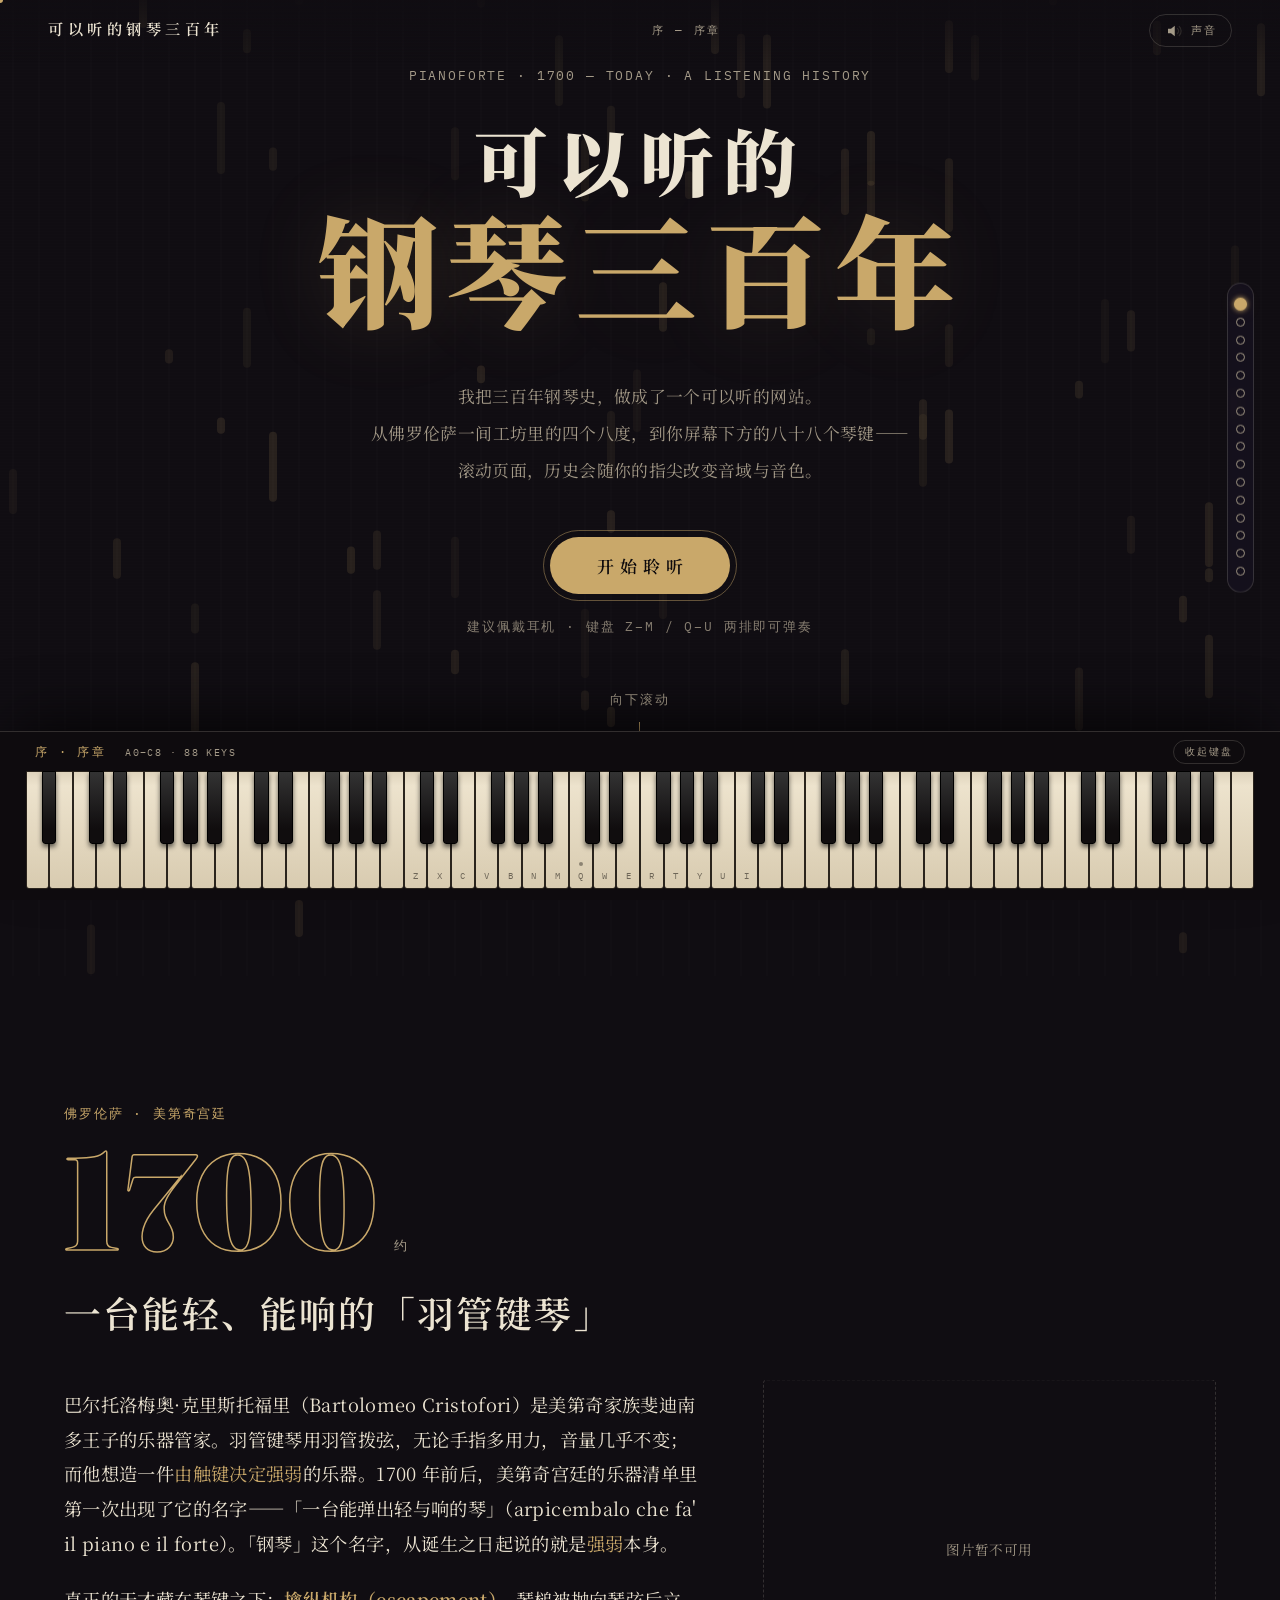
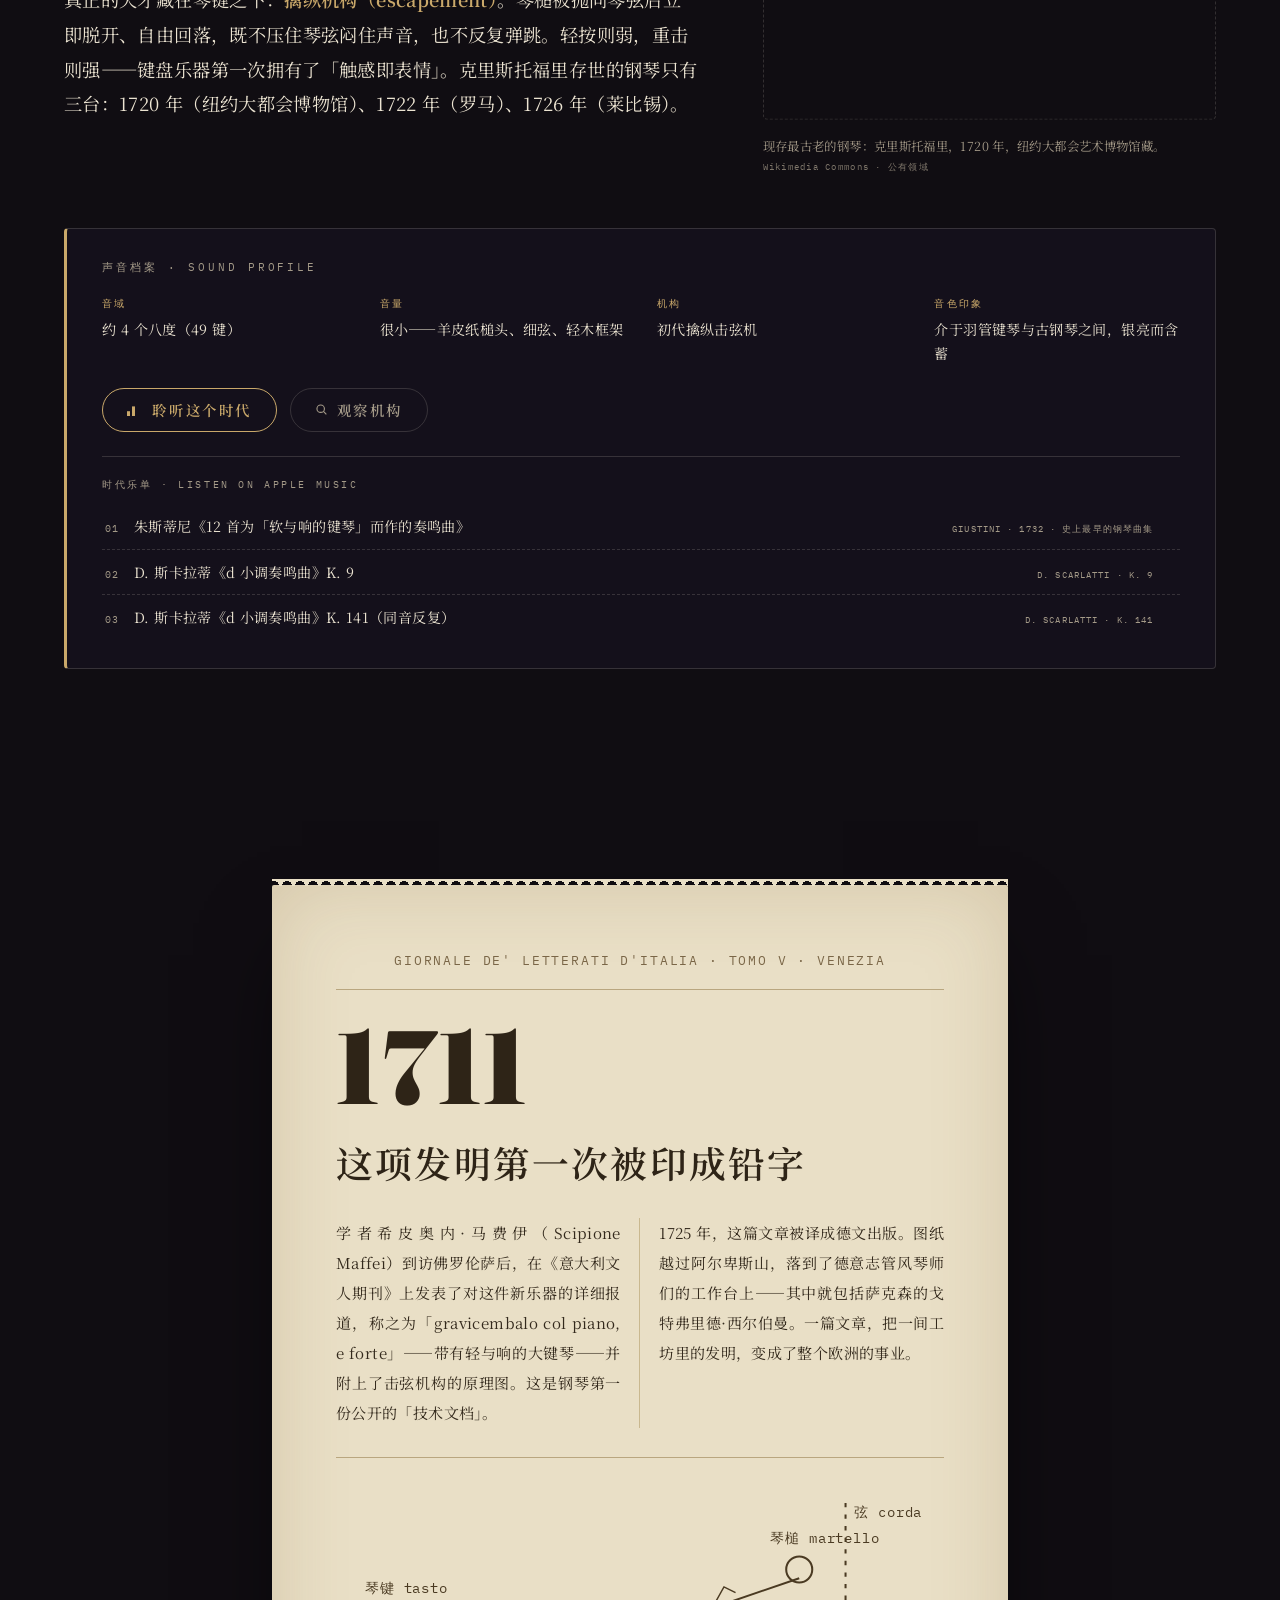
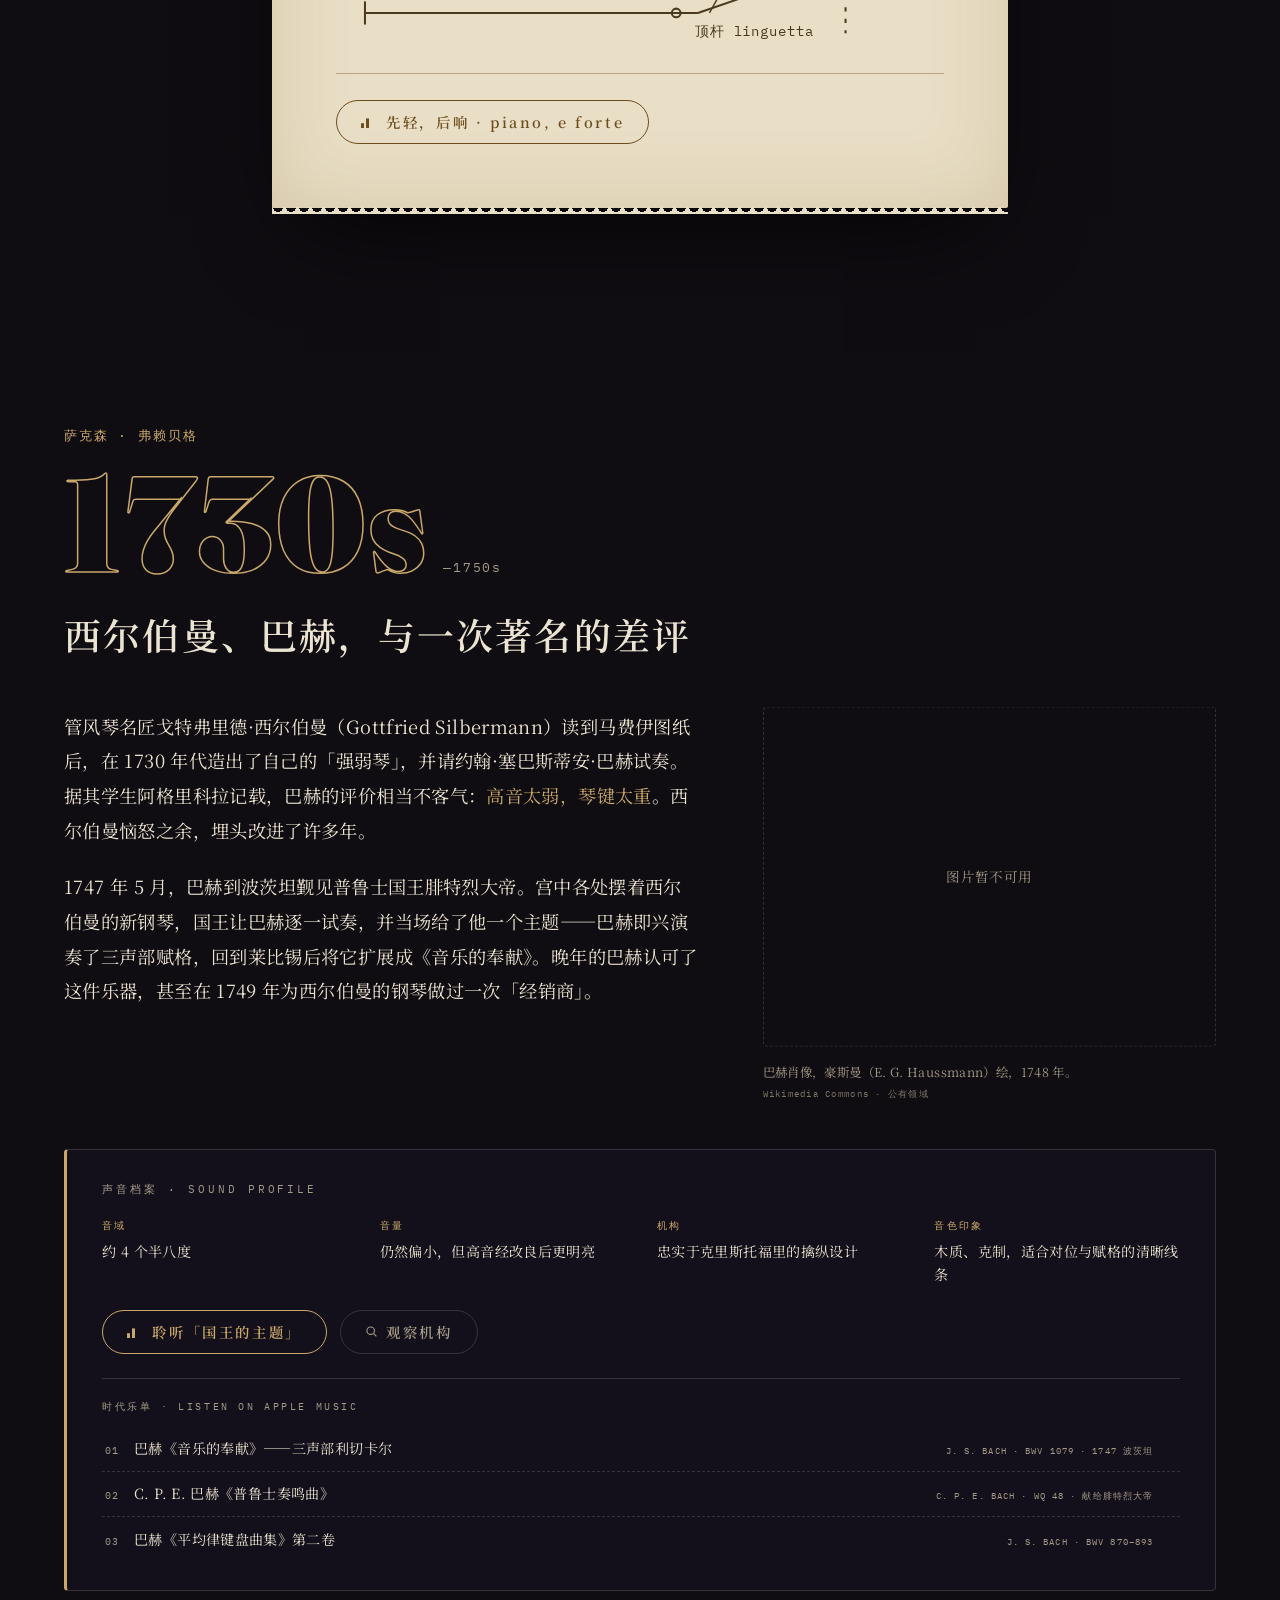
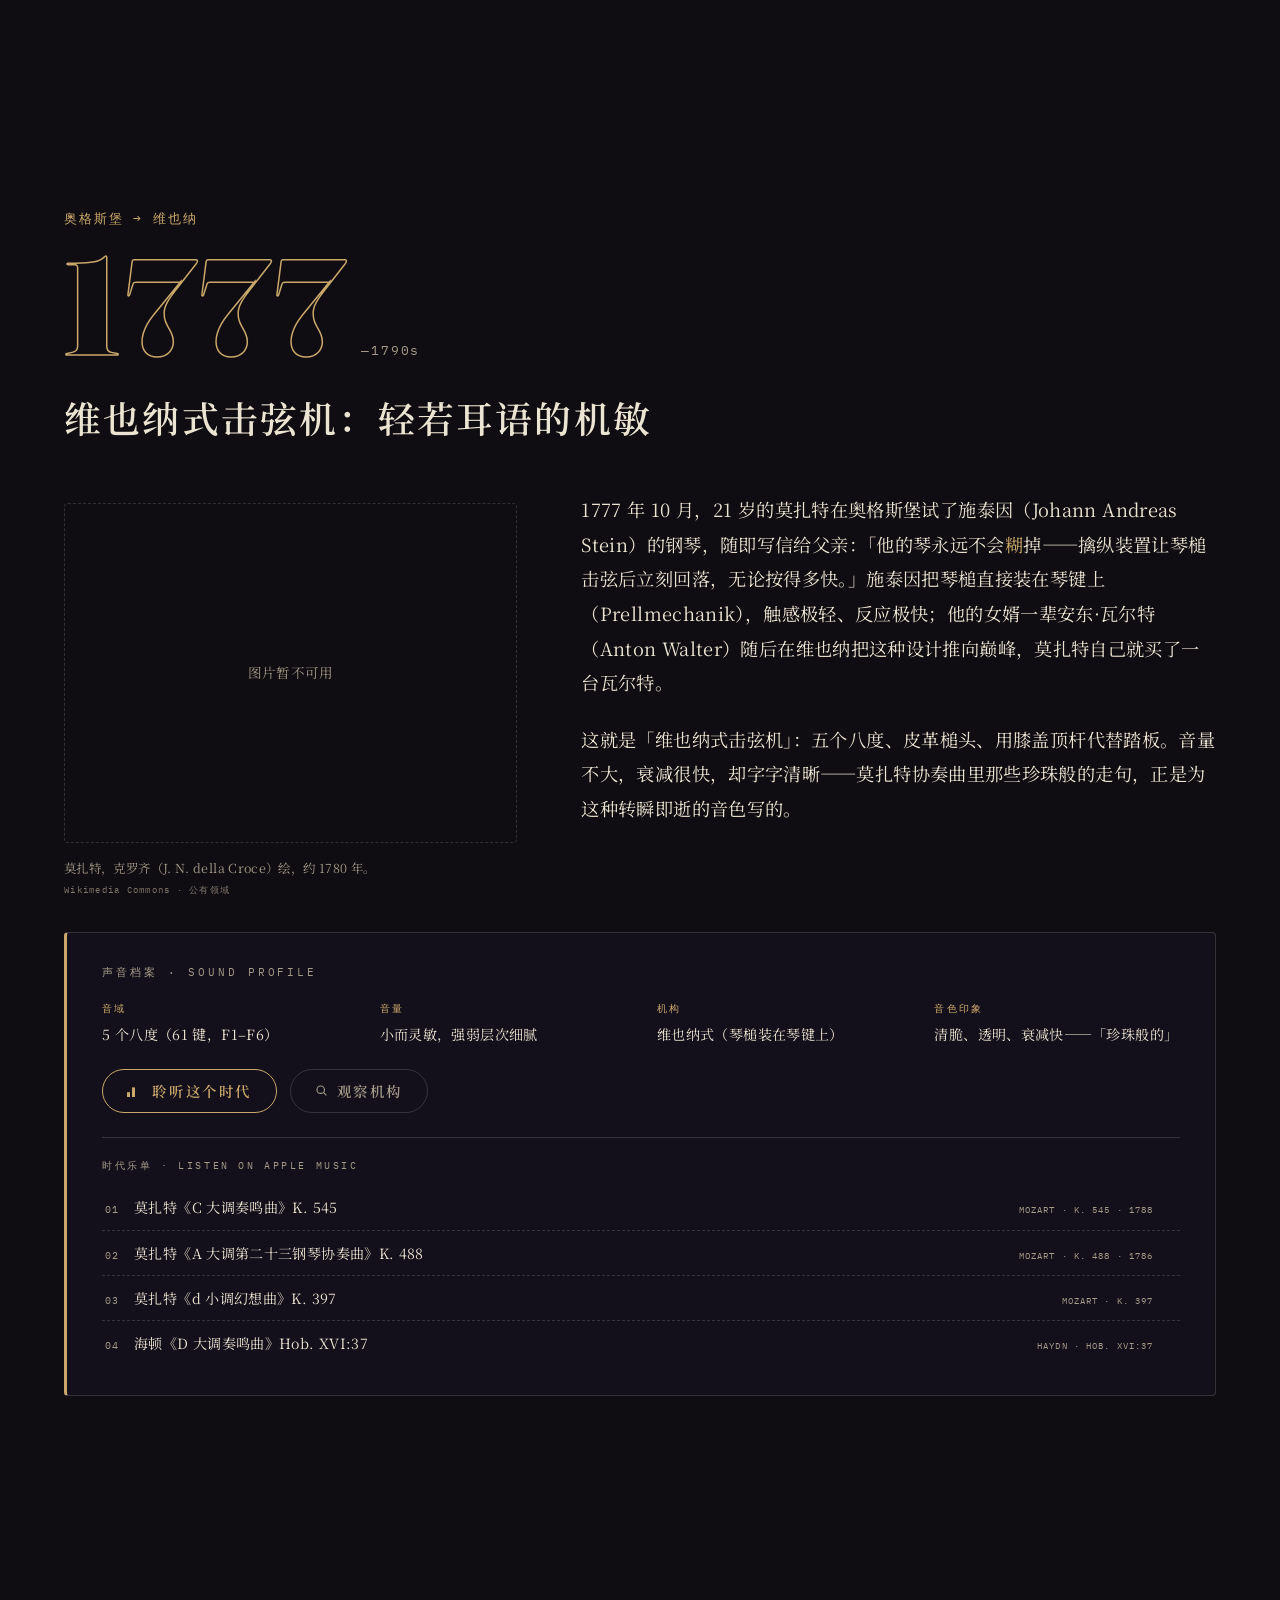
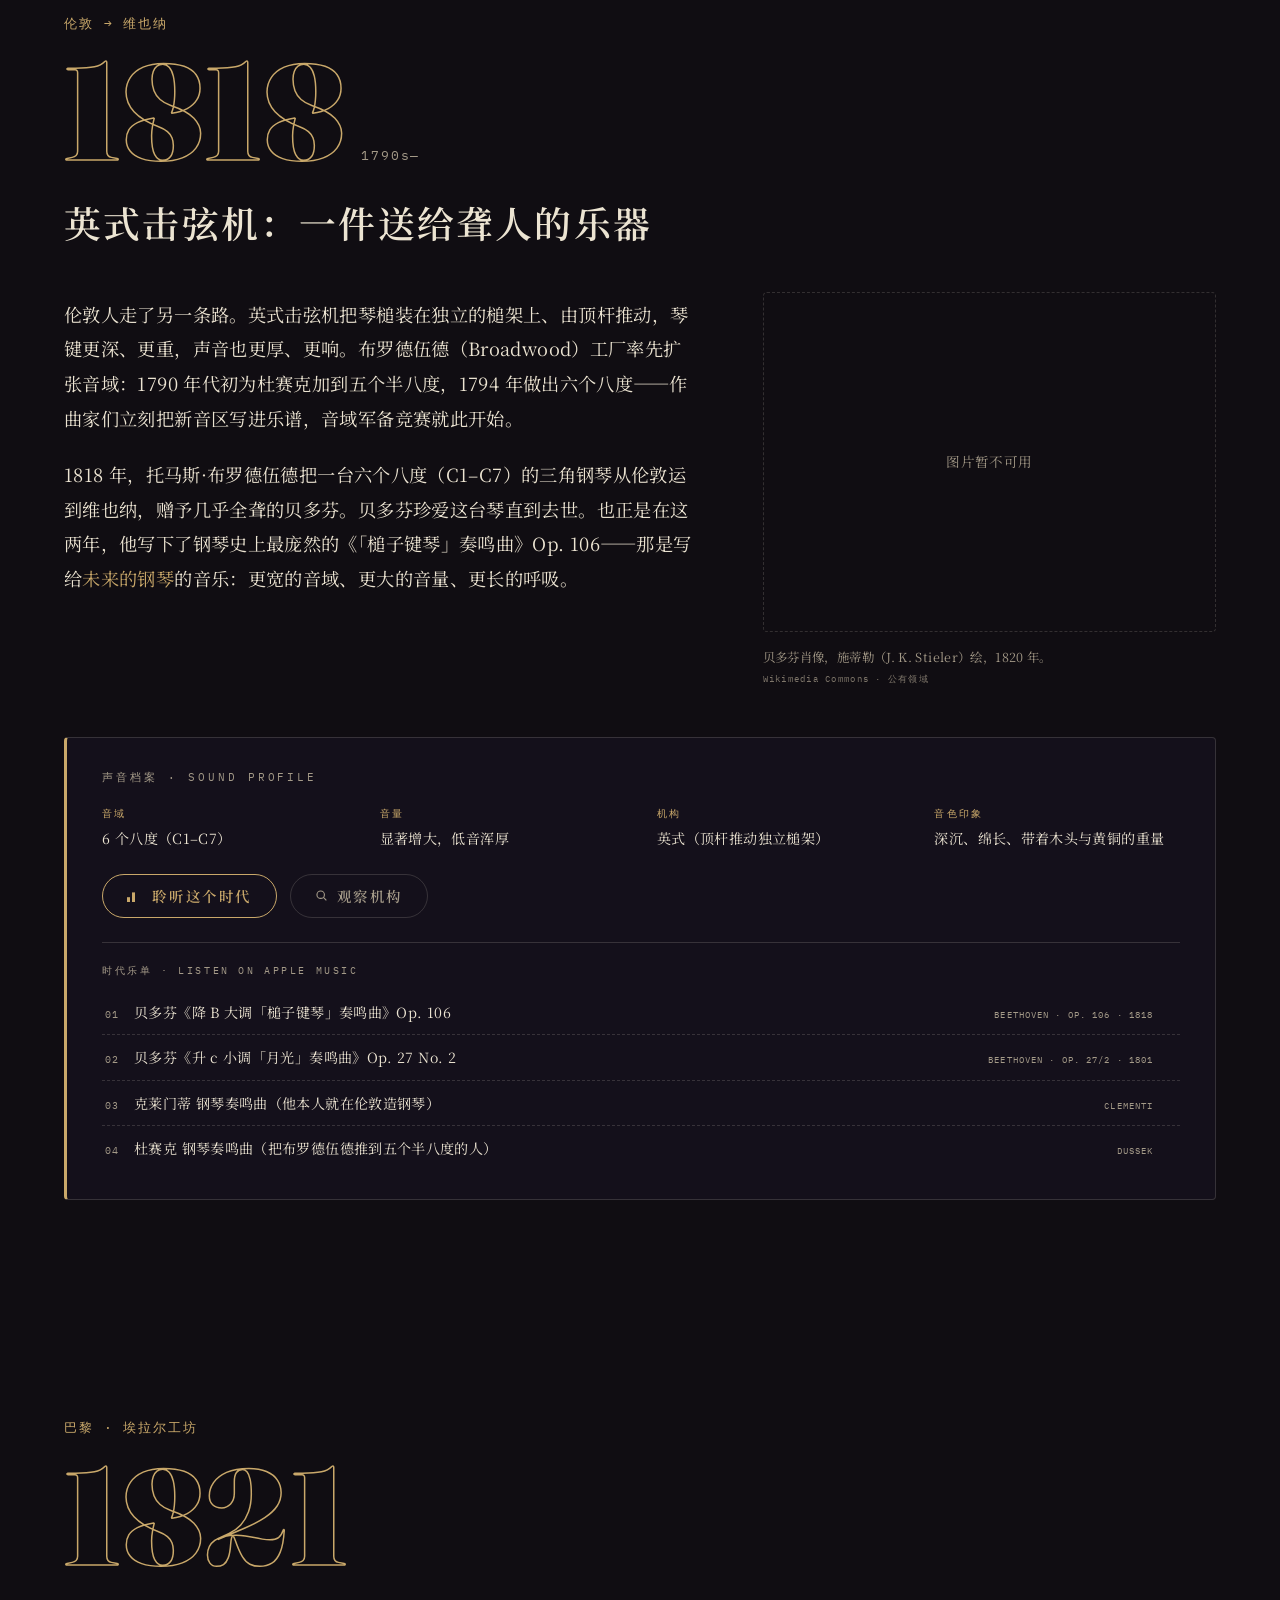
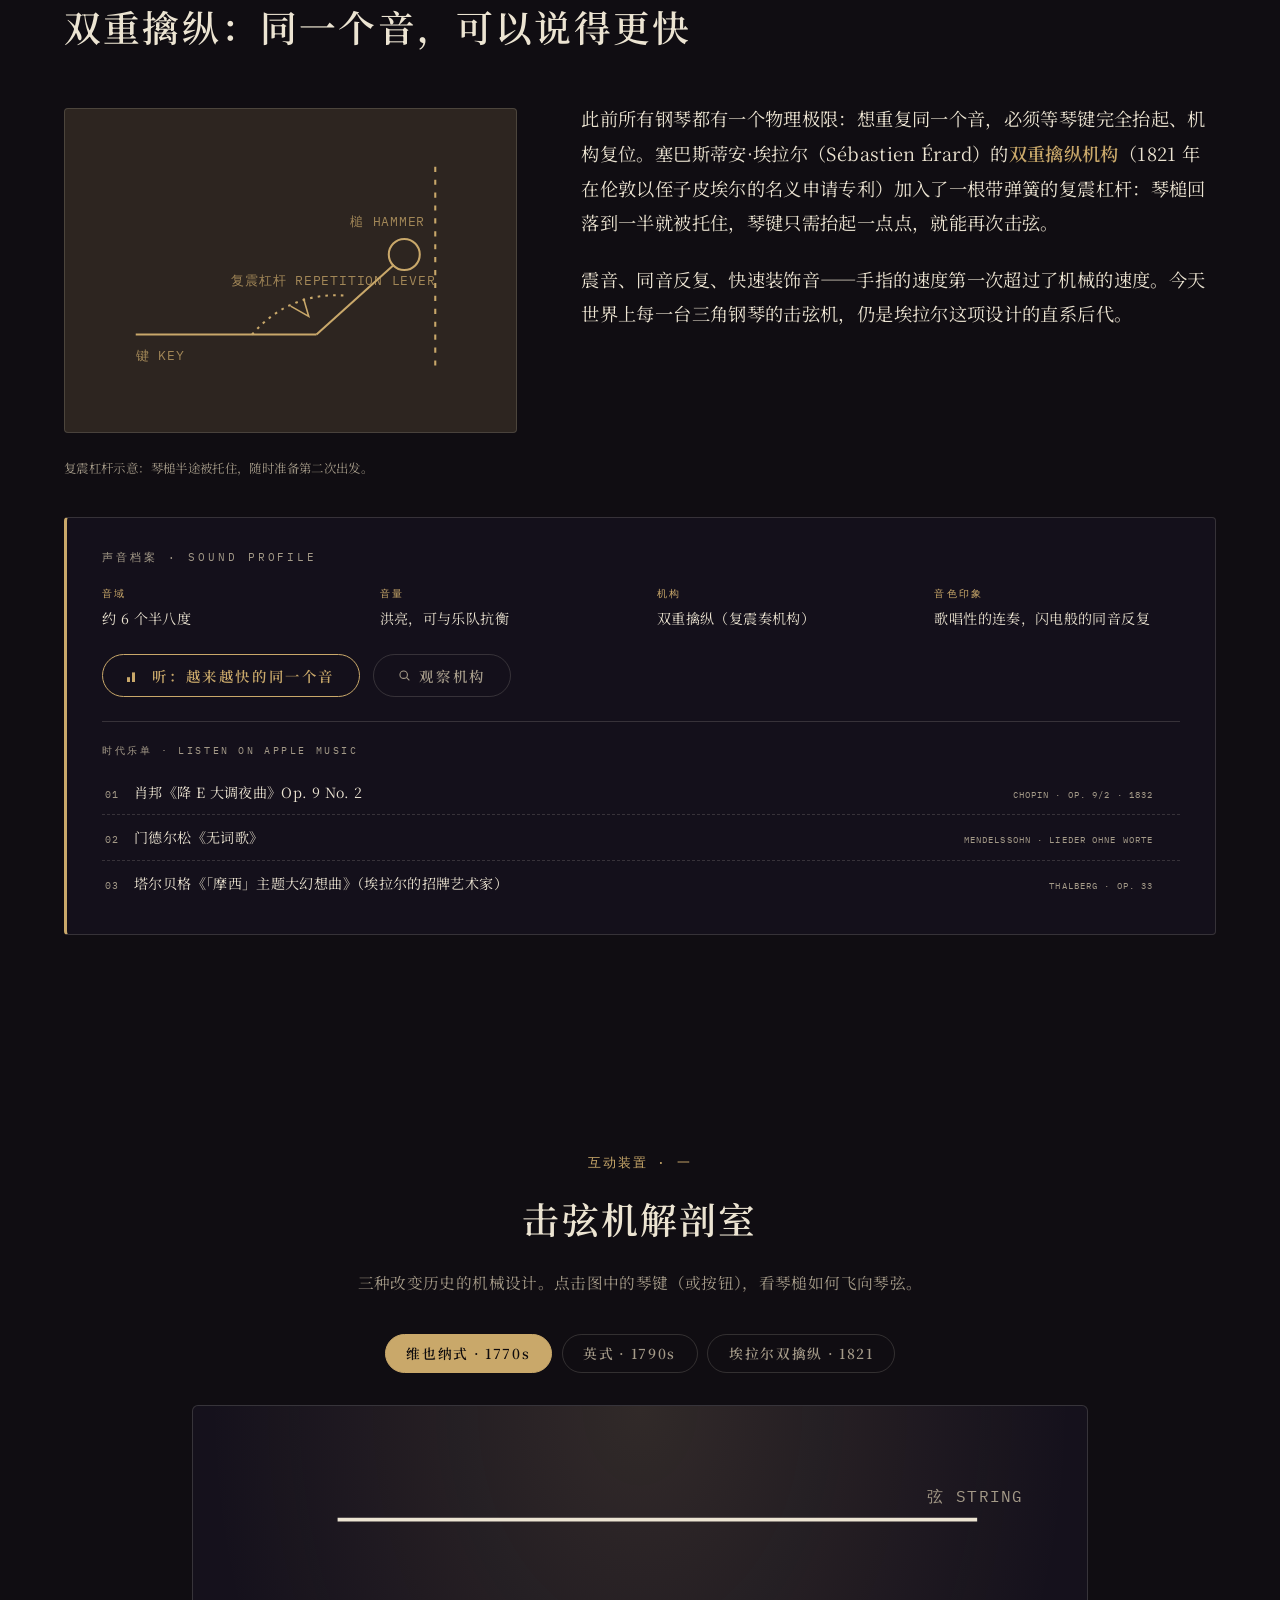
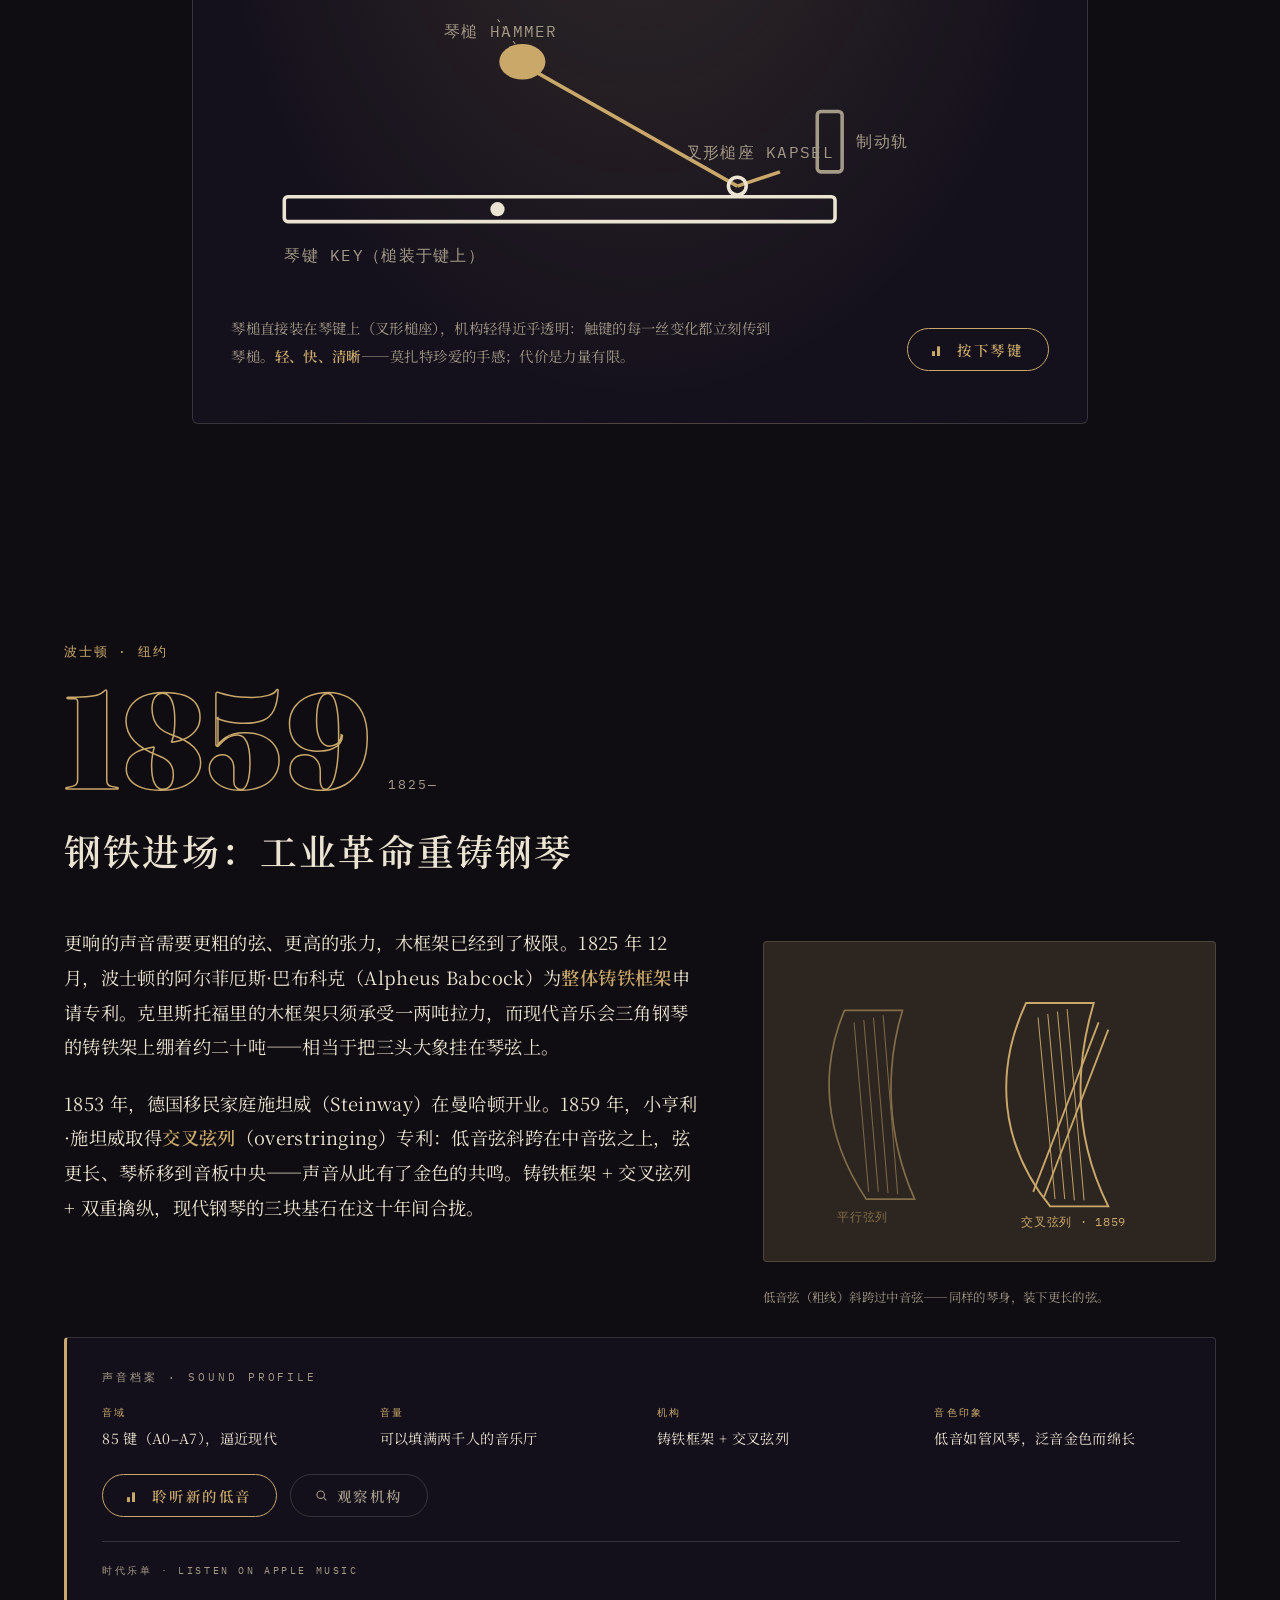
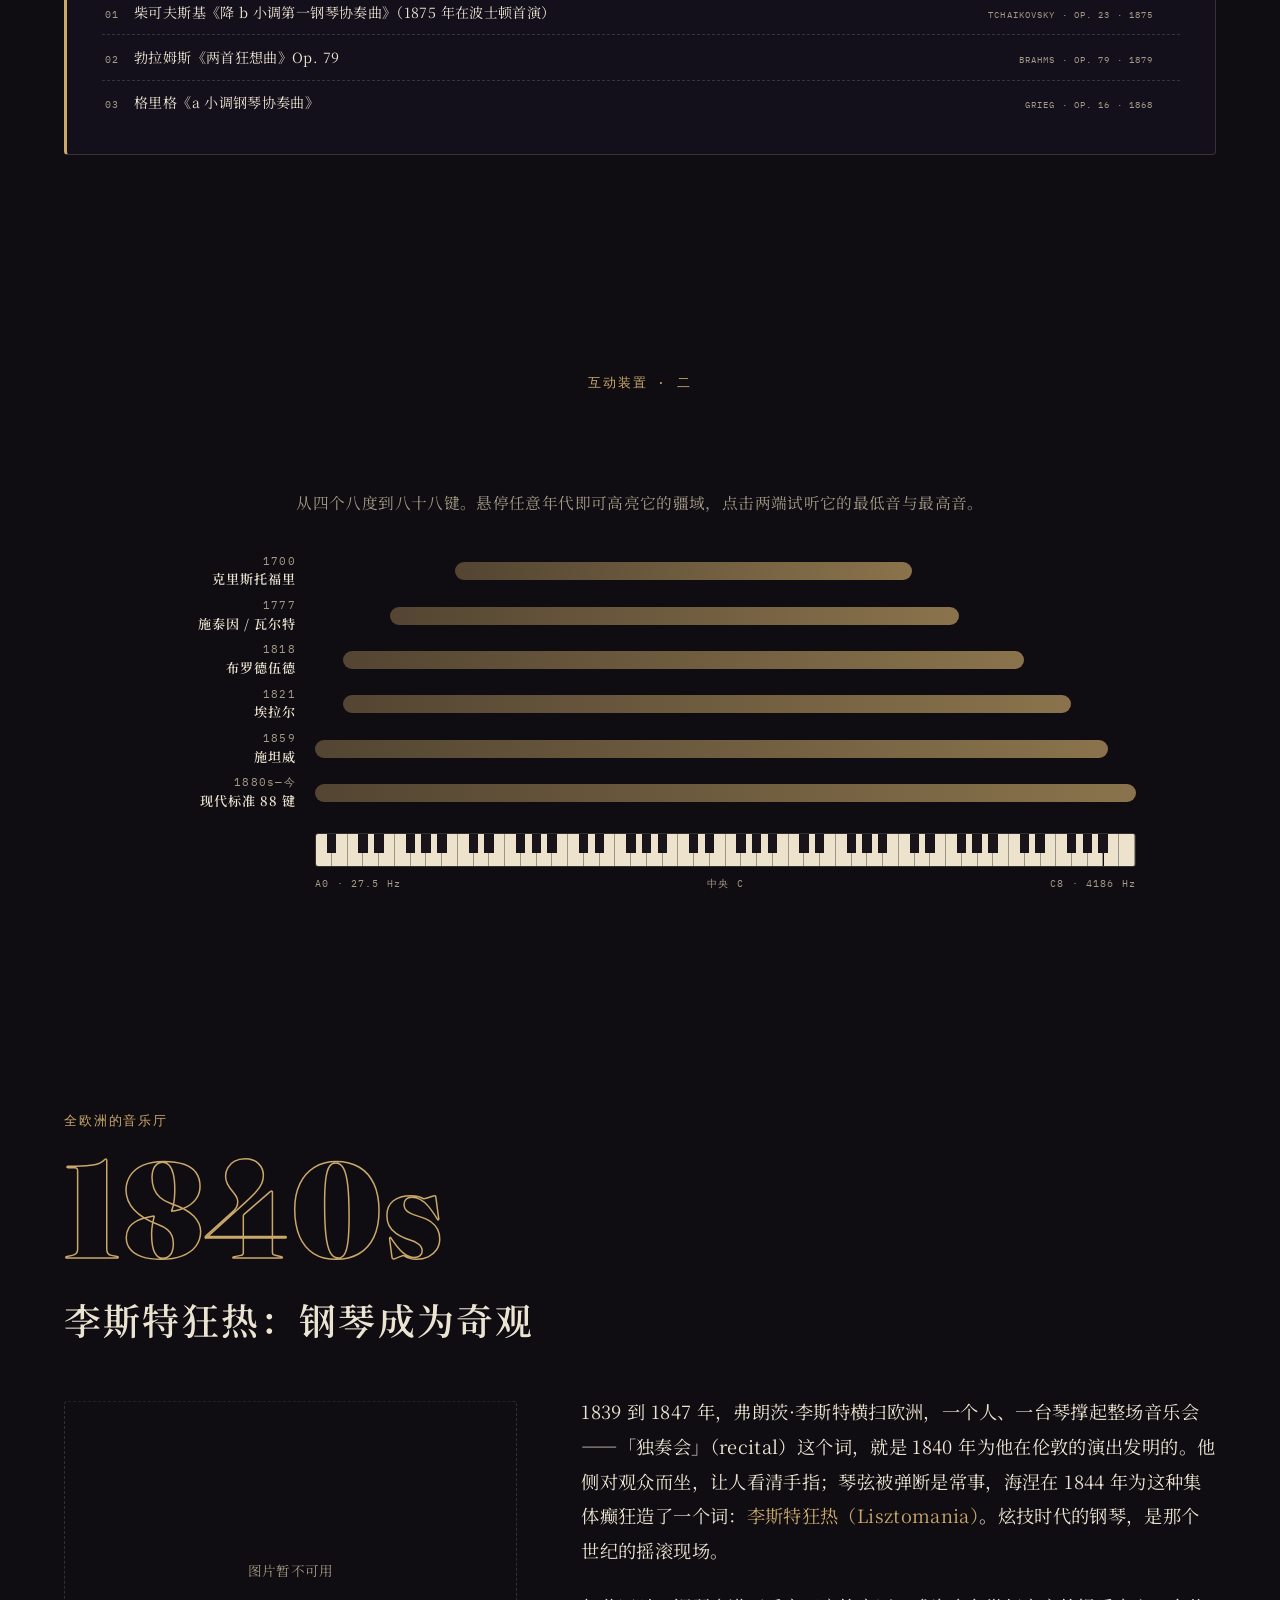
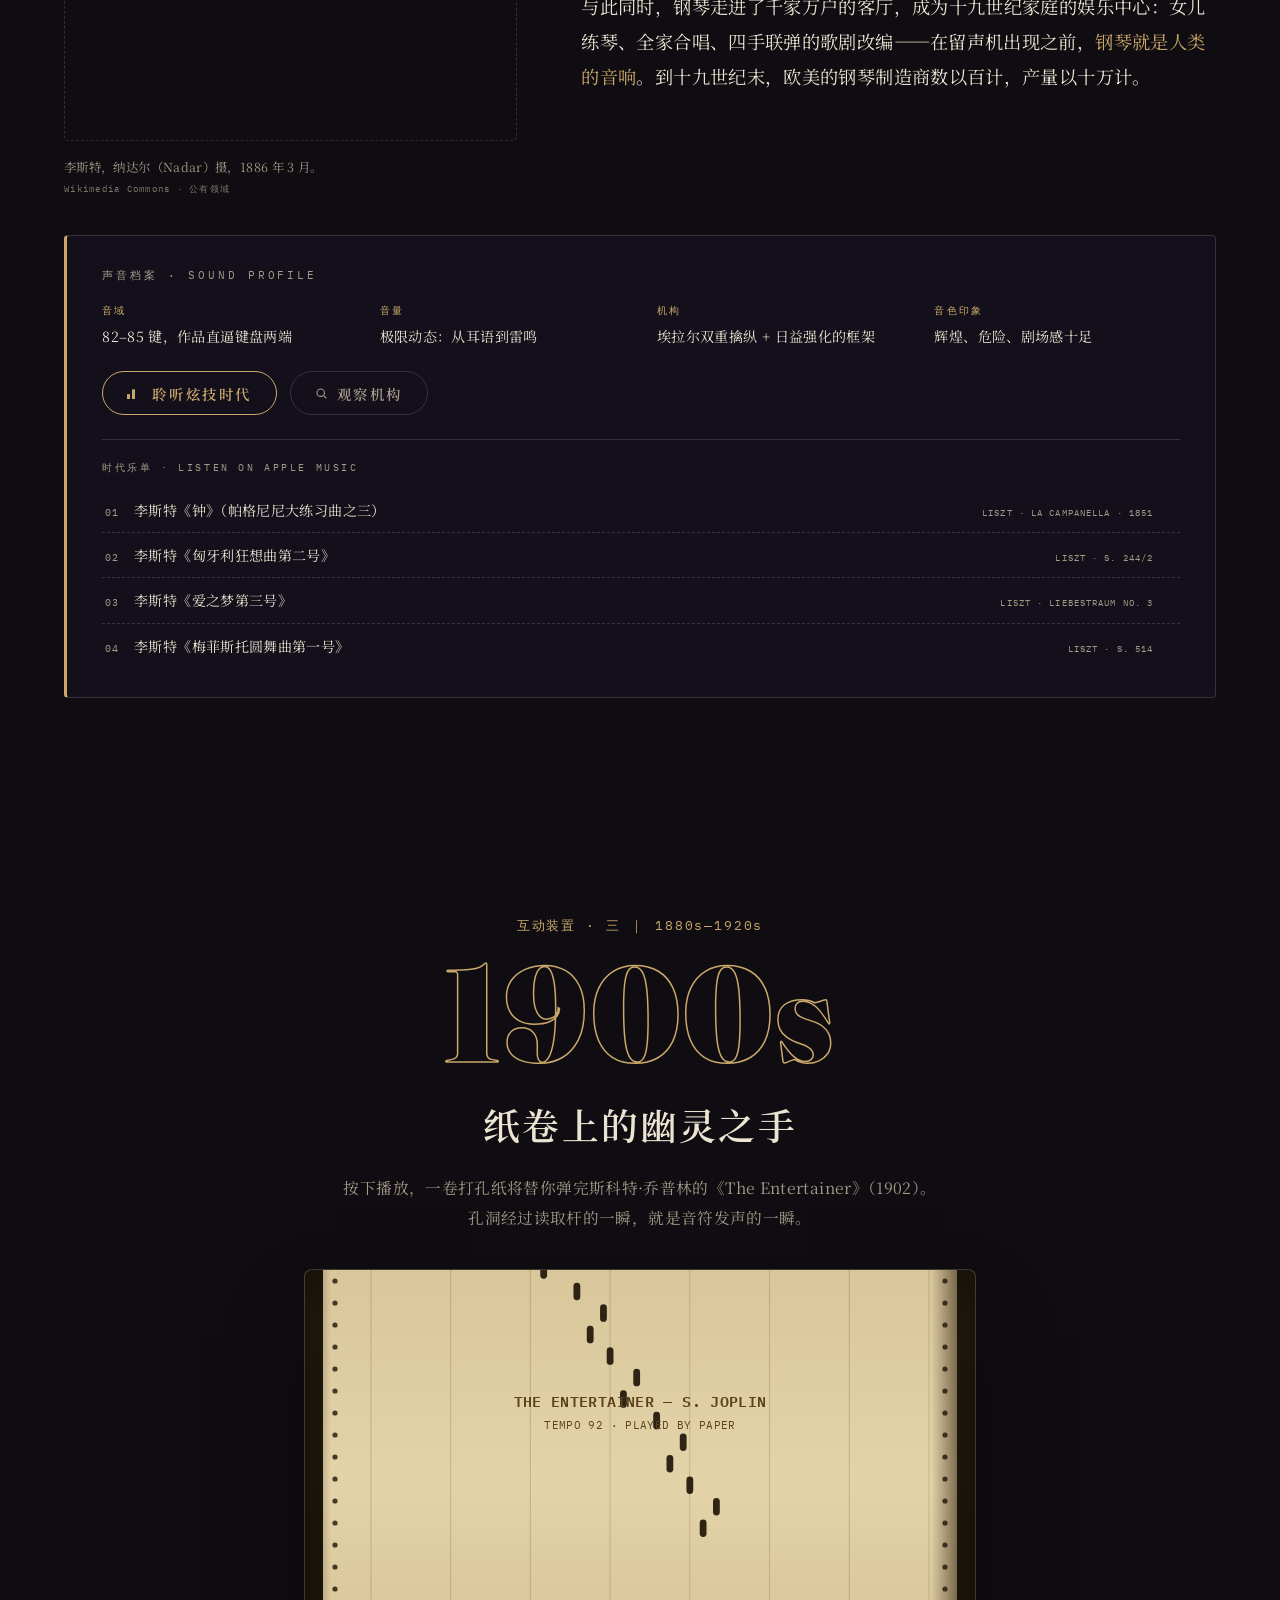
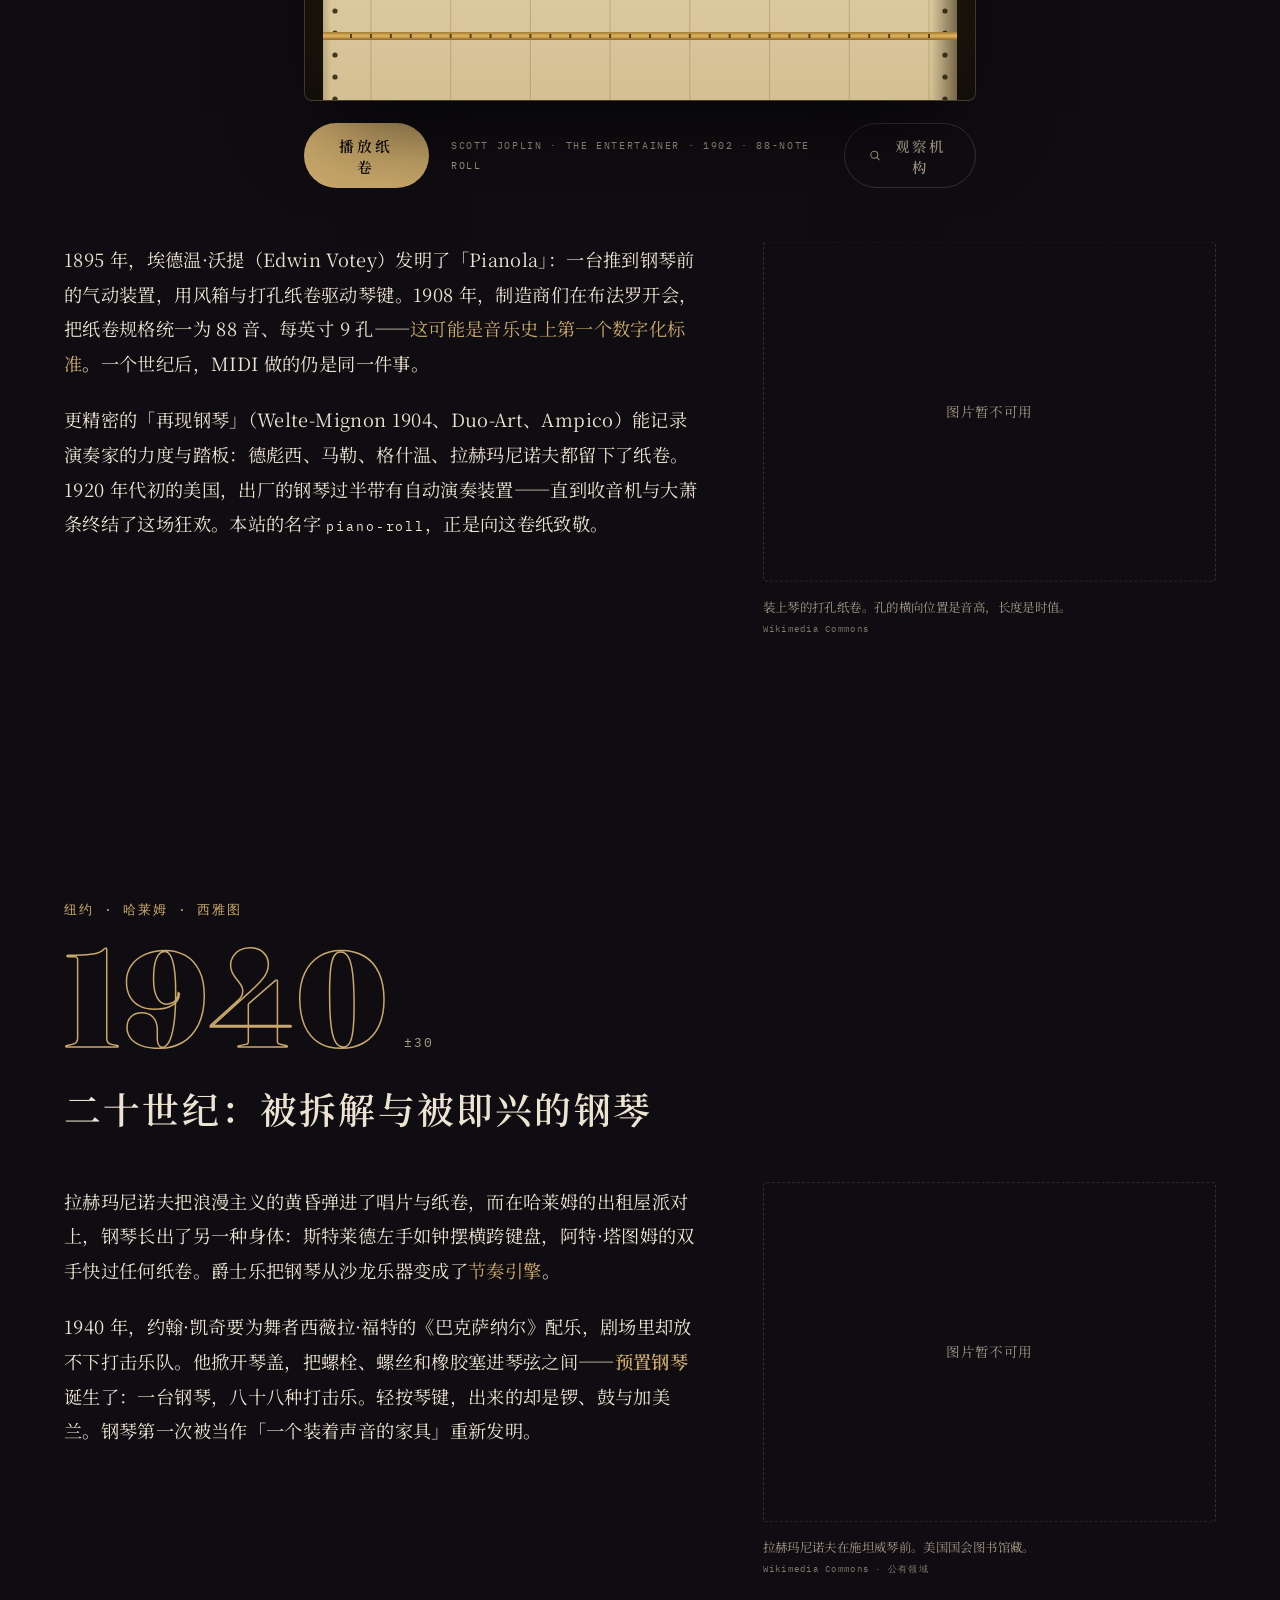
==== index.html @ 6bcf7a18 "Add interactive '300 Years of Piano History' website An immersive scroll-driven single-page site cov" ====
<!DOCTYPE html>
<html lang="zh-CN">
<head>
  <meta charset="UTF-8">
  <meta name="viewport" content="width=device-width, initial-scale=1.0">
  <title>可以听的钢琴三百年 · A Listening History of the Piano</title>
  <meta name="description" content="从 1700 年克里斯托福里的击弦机，到今天的数码钢琴——一部可以用耳朵阅读的钢琴史。滚动页面，键盘的音域与音色将随历史变化。">

  <link rel="preconnect" href="https://fonts.googleapis.com">
  <link rel="preconnect" href="https://fonts.gstatic.com" crossorigin>
  <link href="https://fonts.googleapis.com/css2?family=Fraunces:opsz,wght@9..144,300;9..144,400;9..144,600;9..144,900&family=IBM+Plex+Mono:wght@400;500&family=Noto+Serif+SC:wght@400;600;900&display=swap" rel="stylesheet">

  <link rel="stylesheet" href="css/base.css">
  <link rel="stylesheet" href="css/layout.css">
  <link rel="stylesheet" href="css/components.css">
  <link rel="stylesheet" href="css/eras.css">
  <link rel="icon" href="data:image/svg+xml,<svg xmlns='http://www.w3.org/2000/svg' viewBox='0 0 32 32'><rect width='32' height='32' rx='6' fill='%23151013'/><rect x='6' y='8' width='4' height='16' rx='1' fill='%23EDE3CD'/><rect x='12' y='8' width='4' height='16' rx='1' fill='%23EDE3CD'/><rect x='18' y='8' width='4' height='16' rx='1' fill='%23EDE3CD'/><rect x='9.5' y='8' width='3' height='9' fill='%23151013'/><rect x='15.5' y='8' width='3' height='9' fill='%23151013'/></svg>">
</head>
<body data-era="prelude">

  <!-- Custom cursor (hidden on touch devices) -->
  <div class="cursor" id="cursor" aria-hidden="true"><div class="cursor-dot"></div><div class="cursor-ring"></div></div>

  <!-- Top bar -->
  <header class="topbar">
    <a class="topbar-brand" href="#top" data-cursor>可以听的钢琴三百年</a>
    <div class="topbar-era" id="topbar-era" aria-live="polite"></div>
    <button class="topbar-sound" id="sound-toggle" data-cursor aria-pressed="false" aria-label="声音开关">
      <svg viewBox="0 0 24 24" width="18" height="18" aria-hidden="true"><path class="icon-on" d="M4 9v6h4l5 4V5L8 9H4z" fill="currentColor"/><path class="icon-wave" d="M16.5 8.5a5 5 0 0 1 0 7M19 6a8.5 8.5 0 0 1 0 12" fill="none" stroke="currentColor" stroke-width="1.6" stroke-linecap="round"/></svg>
      <span id="sound-label">声音</span>
    </button>
  </header>

  <!-- Progress rail: a punched paper roll running beside the page -->
  <nav class="rail" id="rail" aria-label="章节导航"></nav>

  <main id="top">

    <!-- ============ HERO ============ -->
    <section class="hero" data-era="prelude" id="prelude">
      <canvas class="hero-canvas" id="hero-canvas" aria-hidden="true"></canvas>
      <div class="hero-inner">
        <p class="hero-eyebrow mono reveal">PIANOFORTE · 1700 — TODAY · A LISTENING HISTORY</p>
        <h1 class="hero-title">
          <span class="hero-title-line reveal">可以听的</span>
          <span class="hero-title-line hero-title-em reveal">钢琴三百年</span>
        </h1>
        <p class="hero-sub reveal">我把三百年钢琴史，做成了一个可以听的网站。<br>
          从佛罗伦萨一间工坊里的四个八度，到你屏幕下方的八十八个琴键——<br>
          滚动页面，历史会随你的指尖改变音域与音色。</p>
        <div class="hero-actions reveal">
          <button class="btn-primary" id="begin-btn" data-cursor>
            <span class="btn-ring" aria-hidden="true"></span>开始聆听
          </button>
          <span class="hero-hint mono">建议佩戴耳机 · 键盘 Z–M / Q–U 两排即可弹奏</span>
        </div>
        <div class="hero-scroll-cue reveal" aria-hidden="true"><span class="mono">向下滚动</span><i></i></div>
      </div>
    </section>

    <!-- ============ 01 · CRISTOFORI 1700 ============ -->
    <section class="chapter" data-era="cristofori" id="cristofori">
      <div class="chapter-inner">
        <header class="chapter-head">
          <p class="chapter-eyebrow mono reveal">佛罗伦萨 · 美第奇宫廷</p>
          <div class="chapter-yearline reveal"><span class="chapter-year">1700</span><span class="chapter-yearnote mono">约</span></div>
          <h2 class="chapter-title reveal">一台能轻、能响的「羽管键琴」</h2>
        </header>
        <div class="chapter-body">
          <div class="chapter-text reveal">
            <p>巴尔托洛梅奥·克里斯托福里（Bartolomeo Cristofori）是美第奇家族斐迪南多王子的乐器管家。羽管键琴用羽管拨弦，无论手指多用力，音量几乎不变；而他想造一件<em>由触键决定强弱</em>的乐器。1700 年前后，美第奇宫廷的乐器清单里第一次出现了它的名字——「一台能弹出轻与响的琴」（arpicembalo che fa' il piano e il forte）。「钢琴」这个名字，从诞生之日起说的就是<em>强弱</em>本身。</p>
            <p>真正的天才藏在琴键之下：<strong>擒纵机构（escapement）</strong>。琴槌被抛向琴弦后立即脱开、自由回落，既不压住琴弦闷住声音，也不反复弹跳。轻按则弱，重击则强——键盘乐器第一次拥有了「触感即表情」。克里斯托福里存世的钢琴只有三台：1720 年（纽约大都会博物馆）、1722 年（罗马）、1726 年（莱比锡）。</p>
          </div>
          <figure class="chapter-figure reveal" data-parallax>
            <img loading="lazy" src="https://upload.wikimedia.org/wikipedia/commons/thumb/a/ad/Pianoforte_Cristofori_1720.jpg/960px-Pianoforte_Cristofori_1720.jpg" alt="克里斯托福里 1720 年制造的钢琴，现藏纽约大都会艺术博物馆" onerror="this.closest('figure').classList.add('img-failed')">
            <figcaption>现存最古老的钢琴：克里斯托福里，1720 年，纽约大都会艺术博物馆藏。<span class="mono">Wikimedia Commons · 公有领域</span></figcaption>
          </figure>
        </div>
        <aside class="sound-card reveal">
          <h3 class="sound-card-title mono">声音档案 · SOUND PROFILE</h3>
          <dl class="sound-card-grid">
            <div><dt>音域</dt><dd>约 4 个八度（49 键）</dd></div>
            <div><dt>音量</dt><dd>很小——羊皮纸槌头、细弦、轻木框架</dd></div>
            <div><dt>机构</dt><dd>初代擒纵击弦机</dd></div>
            <div><dt>音色印象</dt><dd>介于羽管键琴与古钢琴之间，银亮而含蓄</dd></div>
          </dl>
          <button class="motif-btn" data-motif="cristofori" data-cursor><span class="motif-icon" aria-hidden="true"></span>聆听这个时代</button>
        </aside>
      </div>
    </section>

    <!-- ============ 02 · MAFFEI 1711（期刊排版插章） ============ -->
    <section class="chapter chapter-journal" data-era="maffei" id="maffei">
      <div class="chapter-inner">
        <article class="journal-page reveal">
          <p class="journal-masthead mono">GIORNALE DE' LETTERATI D'ITALIA · TOMO V · VENEZIA</p>
          <div class="chapter-yearline"><span class="chapter-year">1711</span></div>
          <h2 class="chapter-title">这项发明第一次被印成铅字</h2>
          <div class="journal-columns">
            <p>学者希皮奥内·马费伊（Scipione Maffei）到访佛罗伦萨后，在《意大利文人期刊》上发表了对这件新乐器的详细报道，称之为「gravicembalo col piano, e forte」——带有轻与响的大键琴——并附上了击弦机构的原理图。这是钢琴第一份公开的「技术文档」。</p>
            <p>1725 年，这篇文章被译成德文出版。图纸越过阿尔卑斯山，落到了德意志管风琴师们的工作台上——其中就包括萨克森的戈特弗里德·西尔伯曼。一篇文章，把一间工坊里的发明，变成了整个欧洲的事业。</p>
          </div>
          <div class="journal-diagram" aria-hidden="true">
            <!-- Stylised re-drawing of Maffei's published action diagram -->
            <svg viewBox="0 0 420 120">
              <g fill="none" stroke="currentColor" stroke-width="1.4">
                <line x1="20" y1="96" x2="250" y2="96"/>
                <line x1="20" y1="88" x2="20" y2="104"/>
                <circle cx="235" cy="96" r="3"/>
                <path d="M250 96 L320 72"/>
                <circle cx="320" cy="66" r="9"/>
                <line x1="352" y1="20" x2="352" y2="110" stroke-dasharray="3 5"/>
                <path d="M258 96 l10 -18 l8 4" stroke-width="1"/>
              </g>
              <g class="mono journal-diagram-labels" font-size="9" fill="currentColor">
                <text x="20" y="82">琴键 tasto</text>
                <text x="248" y="112">顶杆 linguetta</text>
                <text x="300" y="48">琴槌 martello</text>
                <text x="358" y="30">弦 corda</text>
              </g>
            </svg>
          </div>
          <button class="motif-btn" data-motif="maffei" data-cursor><span class="motif-icon" aria-hidden="true"></span>先轻，后响 · piano, e forte</button>
        </article>
      </div>
    </section>

    <!-- ============ 03 · SILBERMANN & BACH ============ -->
    <section class="chapter" data-era="silbermann" id="silbermann">
      <div class="chapter-inner">
        <header class="chapter-head">
          <p class="chapter-eyebrow mono reveal">萨克森 · 弗赖贝格</p>
          <div class="chapter-yearline reveal"><span class="chapter-year">1730s</span><span class="chapter-yearnote mono">—1750s</span></div>
          <h2 class="chapter-title reveal">西尔伯曼、巴赫，与一次著名的差评</h2>
        </header>
        <div class="chapter-body">
          <div class="chapter-text reveal">
            <p>管风琴名匠戈特弗里德·西尔伯曼（Gottfried Silbermann）读到马费伊图纸后，在 1730 年代造出了自己的「强弱琴」，并请约翰·塞巴斯蒂安·巴赫试奏。据其学生阿格里科拉记载，巴赫的评价相当不客气：<em>高音太弱，琴键太重</em>。西尔伯曼恼怒之余，埋头改进了许多年。</p>
            <p>1747 年 5 月，巴赫到波茨坦觐见普鲁士国王腓特烈大帝。宫中各处摆着西尔伯曼的新钢琴，国王让巴赫逐一试奏，并当场给了他一个主题——巴赫即兴演奏了三声部赋格，回到莱比锡后将它扩展成《音乐的奉献》。晚年的巴赫认可了这件乐器，甚至在 1749 年为西尔伯曼的钢琴做过一次「经销商」。</p>
          </div>
          <figure class="chapter-figure reveal" data-parallax>
            <img loading="lazy" src="https://upload.wikimedia.org/wikipedia/commons/thumb/6/6a/Johann_Sebastian_Bach.jpg/960px-Johann_Sebastian_Bach.jpg" alt="豪斯曼绘制的约翰·塞巴斯蒂安·巴赫肖像，1748 年" onerror="this.closest('figure').classList.add('img-failed')">
            <figcaption>巴赫肖像，豪斯曼（E. G. Haussmann）绘，1748 年。<span class="mono">Wikimedia Commons · 公有领域</span></figcaption>
          </figure>
        </div>
        <aside class="sound-card reveal">
          <h3 class="sound-card-title mono">声音档案 · SOUND PROFILE</h3>
          <dl class="sound-card-grid">
            <div><dt>音域</dt><dd>约 4 个半八度</dd></div>
            <div><dt>音量</dt><dd>仍然偏小，但高音经改良后更明亮</dd></div>
            <div><dt>机构</dt><dd>忠实于克里斯托福里的擒纵设计</dd></div>
            <div><dt>音色印象</dt><dd>木质、克制，适合对位与赋格的清晰线条</dd></div>
          </dl>
          <button class="motif-btn" data-motif="silbermann" data-cursor><span class="motif-icon" aria-hidden="true"></span>聆听「国王的主题」</button>
        </aside>
      </div>
    </section>

    <!-- ============ 04 · VIENNA / STEIN / MOZART ============ -->
    <section class="chapter chapter-flip" data-era="vienna" id="vienna">
      <div class="chapter-inner">
        <header class="chapter-head">
          <p class="chapter-eyebrow mono reveal">奥格斯堡 → 维也纳</p>
          <div class="chapter-yearline reveal"><span class="chapter-year">1777</span><span class="chapter-yearnote mono">—1790s</span></div>
          <h2 class="chapter-title reveal">维也纳式击弦机：轻若耳语的机敏</h2>
        </header>
        <div class="chapter-body">
          <div class="chapter-text reveal">
            <p>1777 年 10 月，21 岁的莫扎特在奥格斯堡试了施泰因（Johann Andreas Stein）的钢琴，随即写信给父亲：「他的琴永远不会<em>糊</em>掉——擒纵装置让琴槌击弦后立刻回落，无论按得多快。」施泰因把琴槌直接装在琴键上（Prellmechanik），触感极轻、反应极快；他的女婿一辈安东·瓦尔特（Anton Walter）随后在维也纳把这种设计推向巅峰，莫扎特自己就买了一台瓦尔特。</p>
            <p>这就是「维也纳式击弦机」：五个八度、皮革槌头、用膝盖顶杆代替踏板。音量不大，衰减很快，却字字清晰——莫扎特协奏曲里那些珍珠般的走句，正是为这种转瞬即逝的音色写的。</p>
          </div>
          <figure class="chapter-figure reveal" data-parallax>
            <img loading="lazy" src="https://upload.wikimedia.org/wikipedia/commons/thumb/1/1e/Wolfgang-amadeus-mozart_1.jpg/960px-Wolfgang-amadeus-mozart_1.jpg" alt="克罗齐绘制的莫扎特家庭画像局部，约1780年" onerror="this.closest('figure').classList.add('img-failed')">
            <figcaption>莫扎特，克罗齐（J. N. della Croce）绘，约 1780 年。<span class="mono">Wikimedia Commons · 公有领域</span></figcaption>
          </figure>
        </div>
        <aside class="sound-card reveal">
          <h3 class="sound-card-title mono">声音档案 · SOUND PROFILE</h3>
          <dl class="sound-card-grid">
            <div><dt>音域</dt><dd>5 个八度（61 键，F1–F6）</dd></div>
            <div><dt>音量</dt><dd>小而灵敏，强弱层次细腻</dd></div>
            <div><dt>机构</dt><dd>维也纳式（琴槌装在琴键上）</dd></div>
            <div><dt>音色印象</dt><dd>清脆、透明、衰减快——「珍珠般的」</dd></div>
          </dl>
          <button class="motif-btn" data-motif="vienna" data-cursor><span class="motif-icon" aria-hidden="true"></span>聆听这个时代</button>
        </aside>
      </div>
    </section>

    <!-- ============ 05 · BROADWOOD & BEETHOVEN ============ -->
    <section class="chapter" data-era="london" id="london">
      <div class="chapter-inner">
        <header class="chapter-head">
          <p class="chapter-eyebrow mono reveal">伦敦 → 维也纳</p>
          <div class="chapter-yearline reveal"><span class="chapter-year">1818</span><span class="chapter-yearnote mono">1790s—</span></div>
          <h2 class="chapter-title reveal">英式击弦机：一件送给聋人的乐器</h2>
        </header>
        <div class="chapter-body">
          <div class="chapter-text reveal">
            <p>伦敦人走了另一条路。英式击弦机把琴槌装在独立的槌架上、由顶杆推动，琴键更深、更重，声音也更厚、更响。布罗德伍德（Broadwood）工厂率先扩张音域：1790 年代初为杜赛克加到五个半八度，1794 年做出六个八度——作曲家们立刻把新音区写进乐谱，音域军备竞赛就此开始。</p>
            <p>1818 年，托马斯·布罗德伍德把一台六个八度（C1–C7）的三角钢琴从伦敦运到维也纳，赠予几乎全聋的贝多芬。贝多芬珍爱这台琴直到去世。也正是在这两年，他写下了钢琴史上最庞然的《「槌子键琴」奏鸣曲》Op. 106——那是写给<em>未来的钢琴</em>的音乐：更宽的音域、更大的音量、更长的呼吸。</p>
          </div>
          <figure class="chapter-figure reveal" data-parallax>
            <img loading="lazy" src="https://upload.wikimedia.org/wikipedia/commons/thumb/6/6f/Beethoven.jpg/960px-Beethoven.jpg" alt="施蒂勒绘制的贝多芬肖像，1820年" onerror="this.closest('figure').classList.add('img-failed')">
            <figcaption>贝多芬肖像，施蒂勒（J. K. Stieler）绘，1820 年。<span class="mono">Wikimedia Commons · 公有领域</span></figcaption>
          </figure>
        </div>
        <aside class="sound-card reveal">
          <h3 class="sound-card-title mono">声音档案 · SOUND PROFILE</h3>
          <dl class="sound-card-grid">
            <div><dt>音域</dt><dd>6 个八度（C1–C7）</dd></div>
            <div><dt>音量</dt><dd>显著增大，低音浑厚</dd></div>
            <div><dt>机构</dt><dd>英式（顶杆推动独立槌架）</dd></div>
            <div><dt>音色印象</dt><dd>深沉、绵长、带着木头与黄铜的重量</dd></div>
          </dl>
          <button class="motif-btn" data-motif="london" data-cursor><span class="motif-icon" aria-hidden="true"></span>聆听这个时代</button>
        </aside>
      </div>
    </section>

    <!-- ============ 06 · ÉRARD 1821 ============ -->
    <section class="chapter chapter-flip" data-era="erard" id="erard">
      <div class="chapter-inner">
        <header class="chapter-head">
          <p class="chapter-eyebrow mono reveal">巴黎 · 埃拉尔工坊</p>
          <div class="chapter-yearline reveal"><span class="chapter-year">1821</span></div>
          <h2 class="chapter-title reveal">双重擒纵：同一个音，可以说得更快</h2>
        </header>
        <div class="chapter-body">
          <div class="chapter-text reveal">
            <p>此前所有钢琴都有一个物理极限：想重复同一个音，必须等琴键完全抬起、机构复位。塞巴斯蒂安·埃拉尔（Sébastien Érard）的<strong>双重擒纵机构</strong>（1821 年在伦敦以侄子皮埃尔的名义申请专利）加入了一根带弹簧的复震杠杆：琴槌回落到一半就被托住，琴键只需抬起一点点，就能再次击弦。</p>
            <p>震音、同音反复、快速装饰音——手指的速度第一次超过了机械的速度。今天世界上每一台三角钢琴的击弦机，仍是埃拉尔这项设计的直系后代。</p>
          </div>
          <figure class="chapter-figure chapter-figure-svg reveal" data-parallax>
            <!-- Stylised repetition-lever emblem -->
            <svg viewBox="0 0 300 200" class="erard-emblem" aria-hidden="true">
              <g fill="none" stroke="currentColor" stroke-width="1.6">
                <line x1="30" y1="150" x2="170" y2="150"/>
                <path d="M170 150 L230 96" />
                <circle cx="238" cy="88" r="12"/>
                <line x1="262" y1="20" x2="262" y2="180" stroke-dasharray="4 6"/>
                <path d="M120 150 q30 -34 74 -30" stroke-dasharray="2 4"/>
                <path d="M150 128 l14 8 l-4 -14" stroke-width="1.2"/>
              </g>
              <g class="mono" font-size="10" fill="currentColor" opacity="0.75">
                <text x="30" y="170">键 KEY</text>
                <text x="104" y="112">复震杠杆 REPETITION LEVER</text>
                <text x="196" y="66">槌 HAMMER</text>
              </g>
            </svg>
            <figcaption>复震杠杆示意：琴槌半途被托住，随时准备第二次出发。</figcaption>
          </figure>
        </div>
        <aside class="sound-card reveal">
          <h3 class="sound-card-title mono">声音档案 · SOUND PROFILE</h3>
          <dl class="sound-card-grid">
            <div><dt>音域</dt><dd>约 6 个半八度</dd></div>
            <div><dt>音量</dt><dd>洪亮，可与乐队抗衡</dd></div>
            <div><dt>机构</dt><dd>双重擒纵（复震奏机构）</dd></div>
            <div><dt>音色印象</dt><dd>歌唱性的连奏，闪电般的同音反复</dd></div>
          </dl>
          <button class="motif-btn" data-motif="erard" data-cursor><span class="motif-icon" aria-hidden="true"></span>听：越来越快的同一个音</button>
        </aside>
      </div>
    </section>

    <!-- ============ 07 · 击弦机解剖室 ============ -->
    <section class="chapter chapter-module" data-era="anatomy" id="anatomy">
      <div class="chapter-inner">
        <header class="chapter-head chapter-head-center">
          <p class="chapter-eyebrow mono reveal">互动装置 · 一</p>
          <h2 class="chapter-title reveal">击弦机解剖室</h2>
          <p class="chapter-lede reveal">三种改变历史的机械设计。点击图中的琴键（或按钮），看琴槌如何飞向琴弦。</p>
        </header>
        <div class="anatomy" id="anatomy-widget">
          <!-- Tabs + animated SVG diagrams injected by js/anatomy.js -->
        </div>
      </div>
    </section>

    <!-- ============ 08 · IRON & OVERSTRINGING ============ -->
    <section class="chapter" data-era="iron" id="iron">
      <div class="chapter-inner">
        <header class="chapter-head">
          <p class="chapter-eyebrow mono reveal">波士顿 · 纽约</p>
          <div class="chapter-yearline reveal"><span class="chapter-year">1859</span><span class="chapter-yearnote mono">1825—</span></div>
          <h2 class="chapter-title reveal">钢铁进场：工业革命重铸钢琴</h2>
        </header>
        <div class="chapter-body">
          <div class="chapter-text reveal">
            <p>更响的声音需要更粗的弦、更高的张力，木框架已经到了极限。1825 年 12 月，波士顿的阿尔菲厄斯·巴布科克（Alpheus Babcock）为<strong>整体铸铁框架</strong>申请专利。克里斯托福里的木框架只须承受一两吨拉力，而现代音乐会三角钢琴的铸铁架上绷着约二十吨——相当于把三头大象挂在琴弦上。</p>
            <p>1853 年，德国移民家庭施坦威（Steinway）在曼哈顿开业。1859 年，小亨利·施坦威取得<strong>交叉弦列</strong>（overstringing）专利：低音弦斜跨在中音弦之上，弦更长、琴桥移到音板中央——声音从此有了金色的共鸣。铸铁框架 + 交叉弦列 + 双重擒纵，现代钢琴的三块基石在这十年间合拢。</p>
          </div>
          <figure class="chapter-figure chapter-figure-svg reveal" data-parallax>
            <!-- Overstringing diagram: straight-strung vs cross-strung -->
            <svg viewBox="0 0 320 210" class="iron-diagram" aria-hidden="true">
              <g opacity="0.55">
                <path d="M40 30 C20 78 22 132 58 186 L98 186 C74 132 74 76 88 30 Z" fill="none" stroke="currentColor" stroke-width="1.4"/>
                <g stroke="currentColor" stroke-width="0.8">
                  <line x1="48" y1="40" x2="60" y2="180"/><line x1="56" y1="38" x2="68" y2="180"/>
                  <line x1="64" y1="36" x2="76" y2="181"/><line x1="72" y1="34" x2="84" y2="182"/>
                </g>
                <text class="mono" x="34" y="204" font-size="9" fill="currentColor">平行弦列</text>
              </g>
              <g>
                <path d="M190 24 C164 80 168 140 210 192 L258 192 C230 136 230 78 246 24 Z" fill="none" stroke="currentColor" stroke-width="1.6"/>
                <g stroke="currentColor" stroke-width="0.8">
                  <line x1="200" y1="36" x2="214" y2="186"/><line x1="208" y1="33" x2="222" y2="186"/>
                  <line x1="216" y1="31" x2="230" y2="187"/><line x1="224" y1="29" x2="238" y2="187"/>
                </g>
                <g stroke="currentColor" stroke-width="1.5" class="iron-bass-strings">
                  <line x1="196" y1="180" x2="250" y2="40"/><line x1="205" y1="184" x2="258" y2="46"/>
                </g>
                <text class="mono" x="186" y="208" font-size="9" fill="currentColor">交叉弦列 · 1859</text>
              </g>
            </svg>
            <figcaption>低音弦（粗线）斜跨过中音弦——同样的琴身，装下更长的弦。</figcaption>
          </figure>
        </div>
        <aside class="sound-card reveal">
          <h3 class="sound-card-title mono">声音档案 · SOUND PROFILE</h3>
          <dl class="sound-card-grid">
            <div><dt>音域</dt><dd>85 键（A0–A7），逼近现代</dd></div>
            <div><dt>音量</dt><dd>可以填满两千人的音乐厅</dd></div>
            <div><dt>机构</dt><dd>铸铁框架 + 交叉弦列</dd></div>
            <div><dt>音色印象</dt><dd>低音如管风琴，泛音金色而绵长</dd></div>
          </dl>
          <button class="motif-btn" data-motif="iron" data-cursor><span class="motif-icon" aria-hidden="true"></span>聆听新的低音</button>
        </aside>
      </div>
    </section>

    <!-- ============ 09 · 音域的三百年 ============ -->
    <section class="chapter chapter-module" data-era="compass" id="compass">
      <div class="chapter-inner">
        <header class="chapter-head chapter-head-center">
          <p class="chapter-eyebrow mono reveal">互动装置 · 二</p>
          <h2 class="chapter-title reveal">音域的三百年</h2>
          <p class="chapter-lede reveal">从四个八度到八十八键。悬停任意年代即可高亮它的疆域，点击两端试听它的最低音与最高音。</p>
        </header>
        <div class="compass-viz reveal" id="compass-viz">
          <!-- Range evolution chart injected by js/rangeviz.js -->
        </div>
      </div>
    </section>

    <!-- ============ 10 · LISZT ============ -->
    <section class="chapter chapter-flip" data-era="liszt" id="liszt">
      <div class="chapter-inner">
        <header class="chapter-head">
          <p class="chapter-eyebrow mono reveal">全欧洲的音乐厅</p>
          <div class="chapter-yearline reveal"><span class="chapter-year">1840s</span></div>
          <h2 class="chapter-title reveal">李斯特狂热：钢琴成为奇观</h2>
        </header>
        <div class="chapter-body">
          <div class="chapter-text reveal">
            <p>1839 到 1847 年，弗朗茨·李斯特横扫欧洲，一个人、一台琴撑起整场音乐会——「独奏会」（recital）这个词，就是 1840 年为他在伦敦的演出发明的。他侧对观众而坐，让人看清手指；琴弦被弹断是常事，海涅在 1844 年为这种集体癫狂造了一个词：<em>李斯特狂热（Lisztomania）</em>。炫技时代的钢琴，是那个世纪的摇滚现场。</p>
            <p>与此同时，钢琴走进了千家万户的客厅，成为十九世纪家庭的娱乐中心：女儿练琴、全家合唱、四手联弹的歌剧改编——在留声机出现之前，<em>钢琴就是人类的音响</em>。到十九世纪末，欧美的钢琴制造商数以百计，产量以十万计。</p>
          </div>
          <figure class="chapter-figure reveal" data-parallax>
            <img loading="lazy" src="https://upload.wikimedia.org/wikipedia/commons/thumb/3/3a/Franz_Liszt_by_Nadar%2C_March_1886.png/960px-Franz_Liszt_by_Nadar%2C_March_1886.png" alt="纳达尔拍摄的弗朗茨·李斯特肖像，1886年3月" onerror="this.closest('figure').classList.add('img-failed')">
            <figcaption>李斯特，纳达尔（Nadar）摄，1886 年 3 月。<span class="mono">Wikimedia Commons · 公有领域</span></figcaption>
          </figure>
        </div>
        <aside class="sound-card reveal">
          <h3 class="sound-card-title mono">声音档案 · SOUND PROFILE</h3>
          <dl class="sound-card-grid">
            <div><dt>音域</dt><dd>82–85 键，作品直逼键盘两端</dd></div>
            <div><dt>音量</dt><dd>极限动态：从耳语到雷鸣</dd></div>
            <div><dt>机构</dt><dd>埃拉尔双重擒纵 + 日益强化的框架</dd></div>
            <div><dt>音色印象</dt><dd>辉煌、危险、剧场感十足</dd></div>
          </dl>
          <button class="motif-btn" data-motif="liszt" data-cursor><span class="motif-icon" aria-hidden="true"></span>聆听炫技时代</button>
        </aside>
      </div>
    </section>

    <!-- ============ 11 · PLAYER PIANO / PIANO ROLL ============ -->
    <section class="chapter chapter-module" data-era="roll" id="roll">
      <div class="chapter-inner">
        <header class="chapter-head chapter-head-center">
          <p class="chapter-eyebrow mono reveal">互动装置 · 三 ｜ 1880s—1920s</p>
          <div class="chapter-yearline reveal"><span class="chapter-year">1900s</span></div>
          <h2 class="chapter-title reveal">纸卷上的幽灵之手</h2>
          <p class="chapter-lede reveal">按下播放，一卷打孔纸将替你弹完斯科特·乔普林的《The Entertainer》（1902）。<br>孔洞经过读取杆的一瞬，就是音符发声的一瞬。</p>
        </header>
        <div class="roll-player reveal" id="roll-player">
          <!-- Playable punched-roll canvas injected by js/pianoroll.js -->
        </div>
        <div class="chapter-body chapter-body-narrow">
          <div class="chapter-text reveal">
            <p>1895 年，埃德温·沃提（Edwin Votey）发明了「Pianola」：一台推到钢琴前的气动装置，用风箱与打孔纸卷驱动琴键。1908 年，制造商们在布法罗开会，把纸卷规格统一为 88 音、每英寸 9 孔——<em>这可能是音乐史上第一个数字化标准</em>。一个世纪后，MIDI 做的仍是同一件事。</p>
            <p>更精密的「再现钢琴」（Welte-Mignon 1904、Duo-Art、Ampico）能记录演奏家的力度与踏板：德彪西、马勒、格什温、拉赫玛尼诺夫都留下了纸卷。1920 年代初的美国，出厂的钢琴过半带有自动演奏装置——直到收音机与大萧条终结了这场狂欢。本站的名字 <span class="mono">piano-roll</span>，正是向这卷纸致敬。</p>
          </div>
          <figure class="chapter-figure reveal" data-parallax>
            <img loading="lazy" src="https://upload.wikimedia.org/wikipedia/commons/thumb/d/d2/PlayerPianoRoll.jpg/960px-PlayerPianoRoll.jpg" alt="装在自动钢琴上的打孔纸卷" onerror="this.closest('figure').classList.add('img-failed')">
            <figcaption>装上琴的打孔纸卷。孔的横向位置是音高，长度是时值。<span class="mono">Wikimedia Commons</span></figcaption>
          </figure>
        </div>
      </div>
    </section>

    <!-- ============ 12 · 20TH CENTURY ============ -->
    <section class="chapter" data-era="modern20" id="modern20">
      <div class="chapter-inner">
        <header class="chapter-head">
          <p class="chapter-eyebrow mono reveal">纽约 · 哈莱姆 · 西雅图</p>
          <div class="chapter-yearline reveal"><span class="chapter-year">1940</span><span class="chapter-yearnote mono">±30</span></div>
          <h2 class="chapter-title reveal">二十世纪：被拆解与被即兴的钢琴</h2>
        </header>
        <div class="chapter-body">
          <div class="chapter-text reveal">
            <p>拉赫玛尼诺夫把浪漫主义的黄昏弹进了唱片与纸卷，而在哈莱姆的出租屋派对上，钢琴长出了另一种身体：斯特莱德左手如钟摆横跨键盘，阿特·塔图姆的双手快过任何纸卷。爵士乐把钢琴从沙龙乐器变成了<em>节奏引擎</em>。</p>
            <p>1940 年，约翰·凯奇要为舞者西薇拉·福特的《巴克萨纳尔》配乐，剧场里却放不下打击乐队。他掀开琴盖，把螺栓、螺丝和橡胶塞进琴弦之间——<strong>预置钢琴</strong>诞生了：一台钢琴，八十八种打击乐。轻按琴键，出来的却是锣、鼓与加美兰。钢琴第一次被当作「一个装着声音的家具」重新发明。</p>
          </div>
          <figure class="chapter-figure reveal" data-parallax>
            <img loading="lazy" src="https://upload.wikimedia.org/wikipedia/commons/thumb/b/be/Sergei_Rachmaninoff_cph.3a40575.jpg/960px-Sergei_Rachmaninoff_cph.3a40575.jpg" alt="谢尔盖·拉赫玛尼诺夫在斯坦威钢琴前，美国国会图书馆藏照片" onerror="this.closest('figure').classList.add('img-failed')">
            <figcaption>拉赫玛尼诺夫在施坦威琴前。美国国会图书馆藏。<span class="mono">Wikimedia Commons · 公有领域</span></figcaption>
          </figure>
        </div>
        <aside class="sound-card reveal">
          <h3 class="sound-card-title mono">声音档案 · SOUND PROFILE</h3>
          <dl class="sound-card-grid">
            <div><dt>音域</dt><dd>88 键成为世界标准</dd></div>
            <div><dt>音量</dt><dd>从音乐厅的轰鸣到预置琴的噗噗闷响</dd></div>
            <div><dt>机构</dt><dd>标准现代击弦机（+ 螺栓与橡胶）</dd></div>
            <div><dt>音色印象</dt><dd>此刻键盘已切换为「预置钢琴」——去弹弹看</dd></div>
          </dl>
          <button class="motif-btn" data-motif="modern20" data-cursor><span class="motif-icon" aria-hidden="true"></span>聆听预置钢琴</button>
        </aside>
      </div>
    </section>

    <!-- ============ 13 · ELECTRIC ============ -->
    <section class="chapter chapter-flip" data-era="electric" id="electric">
      <div class="chapter-inner">
        <header class="chapter-head">
          <p class="chapter-eyebrow mono reveal">加利福尼亚 · 底特律的电台</p>
          <div class="chapter-yearline reveal"><span class="chapter-year">1965</span><span class="chapter-yearnote mono">1954—</span></div>
          <h2 class="chapter-title reveal">电与磁：不需要音板的钢琴</h2>
        </header>
        <div class="chapter-body">
          <div class="chapter-text reveal">
            <p>哈罗德·罗兹（Harold Rhodes）在二战期间用飞机零件给伤兵做音乐治疗课的小键琴，战后长成了 <strong>Rhodes 电钢琴</strong>：琴槌敲击金属音叉（tine），电磁拾音器把振动变成电流。没有音板、不怕跑调，音色像浸了蜜的钟声。1954 年问世的 <strong>Wurlitzer</strong> 则敲击簧片，声音更干、更有咬字感——雷·查尔斯 1959 年的《What'd I Say》让全世界记住了它。</p>
            <p>1969 年前后，迈尔斯·戴维斯把 Rhodes 塞进乐队，赫比·汉考克、奇克·柯里亚、乔·扎维努尔用它铺出融合爵士的星空。灵魂乐、放克、爵士——七十年代的音乐记忆，一半是通了电的琴键。</p>
          </div>
          <figure class="chapter-figure chapter-figure-svg reveal" data-parallax>
            <!-- Tine & pickup diagram -->
            <svg viewBox="0 0 300 200" class="tine-diagram" aria-hidden="true">
              <g fill="none" stroke="currentColor" stroke-width="1.6">
                <rect x="30" y="86" width="60" height="28" rx="4"/>
                <line x1="90" y1="100" x2="210" y2="100" class="tine-wire"/>
                <circle cx="216" cy="100" r="5" fill="currentColor"/>
                <rect x="238" y="80" width="26" height="40" rx="3"/>
                <path d="M264 100 h20" stroke-dasharray="2 3"/>
                <path d="M110 100 q20 -14 40 0 q20 14 40 0" class="tine-vibration" opacity="0.5"/>
              </g>
              <g class="mono" font-size="10" fill="currentColor" opacity="0.75">
                <text x="30" y="76">音块 TONE BAR</text>
                <text x="120" y="130">音叉 TINE</text>
                <text x="196" y="70">拾音器 PICKUP</text>
              </g>
            </svg>
            <figcaption>琴槌敲击音叉，拾音器把磁场的颤动变成声音——原理与电吉他同宗。</figcaption>
          </figure>
        </div>
        <aside class="sound-card reveal">
          <h3 class="sound-card-title mono">声音档案 · SOUND PROFILE</h3>
          <dl class="sound-card-grid">
            <div><dt>音域</dt><dd>Rhodes 常见 73 键（E1–E7）</dd></div>
            <div><dt>音量</dt><dd>取决于音箱——第一次「插电」的钢琴</dd></div>
            <div><dt>机构</dt><dd>琴槌 + 金属音叉 + 电磁拾音器</dd></div>
            <div><dt>音色印象</dt><dd>温暖圆润，重击时有著名的「咆哮」</dd></div>
          </dl>
          <button class="motif-btn" data-motif="electric" data-cursor><span class="motif-icon" aria-hidden="true"></span>聆听电钢琴</button>
        </aside>
      </div>
    </section>

    <!-- ============ 14 · DIGITAL / MIDI ============ -->
    <section class="chapter" data-era="digital" id="digital">
      <div class="chapter-inner">
        <header class="chapter-head">
          <p class="chapter-eyebrow mono reveal">滨松 · 硅谷</p>
          <div class="chapter-yearline reveal"><span class="chapter-year">1983</span></div>
          <h2 class="chapter-title reveal">数字时代：钢琴变成了信息</h2>
        </header>
        <div class="chapter-body">
          <div class="chapter-text reveal">
            <p>1983 年是分水岭。1 月的 NAMM 展会上，戴夫·史密斯的 Prophet-600 与罗兰的 Jupiter-6 用一根五针线缆互相演奏——<strong>MIDI</strong> 诞生，乐器第一次说上了同一种语言（史密斯与梯郁太郎因此在 2013 年获得格莱美技术奖）。同年，雅马哈发布 <strong>DX7</strong>：斯坦福大学约翰·乔宁的 FM 合成算法造出的玻璃质感电钢音色，回荡在此后十年几乎每一首流行抒情曲里。</p>
            <p>数码钢琴用采样与建模装下整台三角琴；1987 年进入美国市场的雅马哈 <strong>Disklavier</strong> 则是纸卷的转世：光学传感器记录每个琴键与琴槌的真实运动，电磁铁原样重放——今天它可以隔着大洋直播一场演奏，或让 AI 在真实的琴弦上落下琴槌。打孔纸带变成了字节，而琴槌击弦的瞬间，与 1700 年并无不同。</p>
          </div>
          <figure class="chapter-figure chapter-figure-svg reveal" data-parallax>
            <!-- MIDI DIN-5 connector diagram -->
            <svg viewBox="0 0 300 200" class="midi-diagram" aria-hidden="true">
              <g fill="none" stroke="currentColor" stroke-width="1.6">
                <circle cx="150" cy="100" r="58"/>
                <circle cx="150" cy="100" r="50" opacity="0.35"/>
                <path d="M118 138 a58 58 0 0 1 -10 -18" opacity="0"/>
                <rect x="138" y="146" width="24" height="10" rx="3"/>
              </g>
              <g fill="currentColor">
                <circle cx="150" cy="66" r="5"/>
                <circle cx="118" cy="84" r="5"/>
                <circle cx="182" cy="84" r="5"/>
                <circle cx="126" cy="118" r="5"/>
                <circle cx="174" cy="118" r="5"/>
              </g>
              <g class="mono" font-size="10" fill="currentColor" opacity="0.75">
                <text x="96" y="34">MIDI · DIN-5 · 31250 baud</text>
                <text x="106" y="182">1983 年，乐器的共同语言</text>
              </g>
            </svg>
            <figcaption>五针 DIN 插头：音符、力度、踏板，一切都成了数据。</figcaption>
          </figure>
        </div>
        <aside class="sound-card reveal">
          <h3 class="sound-card-title mono">声音档案 · SOUND PROFILE</h3>
          <dl class="sound-card-grid">
            <div><dt>音域</dt><dd>88 键，或任意——它只是数据</dd></div>
            <div><dt>音量</dt><dd>从耳机的私语到体育场的墙</dd></div>
            <div><dt>机构</dt><dd>FM 合成 / 采样 / 建模 / 传感器</dd></div>
            <div><dt>音色印象</dt><dd>此刻键盘是一台 FM 电钢——玻璃般清凉</dd></div>
          </dl>
          <button class="motif-btn" data-motif="digital" data-cursor><span class="motif-icon" aria-hidden="true"></span>聆听 1983</button>
        </aside>
      </div>
    </section>

    <!-- ============ 15 · CODA ============ -->
    <section class="chapter chapter-coda" data-era="coda" id="coda">
      <div class="chapter-inner">
        <header class="chapter-head chapter-head-center">
          <p class="chapter-eyebrow mono reveal">终章</p>
          <h2 class="chapter-title reveal">三百年，八十八键</h2>
        </header>
        <div class="coda-text reveal">
          <p>从佛罗伦萨工坊里四个八度的轻声细语，到二十吨张力上的金色轰鸣，再到一串可以横渡大洋的字节——钢琴的历史，是人类想把<em>触碰变成歌唱</em>的三百年。</p>
          <p>现在，屏幕下方的键盘已经装下了所有时代。往回滚动，它会变旧；弹下去，它会回答你。</p>
        </div>
        <button class="motif-btn motif-btn-lg reveal" data-motif="coda" data-cursor><span class="motif-icon" aria-hidden="true"></span>听：一个装下三百年的和弦</button>
        <footer class="credits reveal">
          <h3 class="mono">制作说明 · COLOPHON</h3>
          <ul>
            <li>历史肖像与乐器照片来自 <a href="https://commons.wikimedia.org" data-cursor>Wikimedia Commons</a>（公有领域），示意图为本站手绘 SVG。</li>
            <li>目前所有声音由 Web Audio API 实时合成（击弦 / 音叉 / FM / 预置四种模型），作为占位音色；真实录音制作完成后，按 <span class="mono">assets/audio/</span> 目录约定放入即可无缝替换，详见 README。</li>
            <li>字体：Fraunces · Noto Serif SC · IBM Plex Mono（Google Fonts）。</li>
            <li>纯静态构建：HTML + CSS + 原生 ES Modules，无框架、无构建工具。</li>
          </ul>
          <p class="credits-sig mono">piano-roll · 为耳朵而写的历史</p>
        </footer>
      </div>
    </section>
  </main>

  <!-- Playable keyboard dock: keys injected by js/keyboard.js -->
  <div class="dock" id="dock" data-collapsed="false">
    <div class="dock-head">
      <div class="dock-info">
        <span class="dock-era mono" id="dock-era">—</span>
        <span class="dock-range mono" id="dock-range"></span>
      </div>
      <button class="dock-toggle mono" id="dock-toggle" data-cursor aria-expanded="true">收起键盘</button>
    </div>
    <div class="dock-keys" id="dock-keys" aria-label="可弹奏的钢琴键盘"></div>
  </div>

  <div class="audio-toast mono" id="audio-toast" role="status"></div>

  <script type="module" src="js/main.js"></script>
  <noscript><p style="text-align:center;padding:2rem">本站需要 JavaScript 才能发声。</p></noscript>
</body>
</html>
---- css/base.css ----
/* ==========================================================================
   base.css — design tokens, reset, typography, cursor, shared primitives
   ========================================================================== */

:root {
  /* Type */
  --font-display: 'Fraunces', 'Noto Serif SC', serif;
  --font-body: 'Noto Serif SC', 'Songti SC', serif;
  --font-mono: 'IBM Plex Mono', 'Menlo', monospace;

  /* Era-independent constants */
  --ivory: #ede3cd;
  --ebony: #0e0b0d;
  --dock-height: 178px;

  /* Era theme defaults — overridden per era in eras.css */
  --bg: #100d12;
  --bg-soft: #17131b;
  --ink: #ece4d2;
  --ink-dim: #a99f8c;
  --accent: #c9a86a;
  --accent-soft: rgba(201, 168, 106, 0.14);
  --line: rgba(236, 228, 210, 0.16);
}

*,
*::before,
*::after { box-sizing: border-box; }

html {
  scroll-behavior: smooth;
  -webkit-text-size-adjust: 100%;
}

body {
  margin: 0;
  font-family: var(--font-body);
  font-size: clamp(1rem, 0.55vw + 0.85rem, 1.14rem);
  line-height: 1.9;
  letter-spacing: 0.02em;
  color: var(--ink);
  background-color: var(--bg);
  transition: background-color 1.4s ease, color 1.4s ease;
  overflow-x: hidden;
}

/* Subtle paper grain over everything, like the surface of a piano roll. */
body::before {
  content: '';
  position: fixed;
  inset: 0;
  pointer-events: none;
  z-index: 1;
  opacity: 0.05;
  background-image:
    repeating-linear-gradient(0deg, transparent 0 2px, rgba(255, 255, 255, 0.35) 2px 3px),
    repeating-linear-gradient(90deg, transparent 0 3px, rgba(0, 0, 0, 0.4) 3px 4px);
  mix-blend-mode: overlay;
}

img { max-width: 100%; display: block; }

h1, h2, h3 { font-family: var(--font-display); font-weight: 600; margin: 0; }

p { margin: 0 0 1.1em; }
p:last-child { margin-bottom: 0; }

em { font-style: normal; color: var(--accent); }
strong { font-weight: 600; color: var(--accent); }

a { color: var(--accent); text-decoration: none; border-bottom: 1px solid var(--line); }
a:hover { border-bottom-color: var(--accent); }

button {
  font-family: inherit;
  color: inherit;
  background: none;
  border: none;
  cursor: pointer;
}

.mono {
  font-family: var(--font-mono);
  font-size: 0.72em;
  letter-spacing: 0.14em;
  font-weight: 400;
}

::selection { background: var(--accent); color: var(--ebony); }

:focus-visible {
  outline: 2px solid var(--accent);
  outline-offset: 3px;
}

/* --------------------------------------------------------------------------
   Scroll-reveal primitive (activated by js/scroll.js)
   -------------------------------------------------------------------------- */
.reveal {
  opacity: 0;
  transform: translateY(26px);
  transition: opacity 0.9s ease, transform 0.9s cubic-bezier(0.22, 0.9, 0.3, 1);
  transition-delay: var(--reveal-delay, 0s);
}

.reveal.is-visible {
  opacity: 1;
  transform: none;
}

/* QA hook (?noanim): skip entrances and smooth scrolling entirely */
.force-visible { scroll-behavior: auto; }
.force-visible .reveal { opacity: 1; transform: none; transition: none; }

/* --------------------------------------------------------------------------
   Custom cursor
   -------------------------------------------------------------------------- */
.cursor {
  position: fixed;
  top: 0;
  left: 0;
  z-index: 200;
  pointer-events: none;
}

.cursor-dot {
  position: absolute;
  width: 6px;
  height: 6px;
  margin: -3px;
  border-radius: 50%;
  background: var(--accent);
}

.cursor-ring {
  position: absolute;
  width: 34px;
  height: 34px;
  margin: -17px;
  border-radius: 50%;
  border: 1px solid var(--accent);
  opacity: 0.55;
  transition: opacity 0.25s ease;
  /* translate + scale are driven per-frame by js/cursor.js */
}

.cursor.is-active .cursor-ring { opacity: 0.9; }

/* Hide the custom cursor on touch / coarse pointers */
@media (pointer: coarse) {
  .cursor { display: none; }
}

@media (pointer: fine) {
  body.has-cursor,
  body.has-cursor a,
  body.has-cursor button { cursor: none; }
}

/* --------------------------------------------------------------------------
   Buttons
   -------------------------------------------------------------------------- */
.btn-primary {
  position: relative;
  font-family: var(--font-body);
  font-size: 1.06rem;
  font-weight: 600;
  letter-spacing: 0.35em;
  text-indent: 0.35em;
  color: var(--ebony);
  background: var(--accent);
  padding: 1rem 2.6rem;
  border-radius: 999px;
  transition: transform 0.3s ease, box-shadow 0.3s ease, background-color 1.4s ease;
  box-shadow: 0 0 0 0 var(--accent-soft);
}

.btn-primary:hover {
  transform: translateY(-2px);
  box-shadow: 0 12px 40px -8px var(--accent-soft), 0 0 0 8px var(--accent-soft);
}

.btn-primary .btn-ring {
  position: absolute;
  inset: -7px;
  border: 1px solid var(--accent);
  border-radius: inherit;
  opacity: 0.45;
  animation: btn-breathe 3.2s ease-in-out infinite;
}

@keyframes btn-breathe {
  0%, 100% { transform: scale(1); opacity: 0.45; }
  50% { transform: scale(1.05); opacity: 0.15; }
}

/* --------------------------------------------------------------------------
   Reduced motion — every module also checks this in JS
   -------------------------------------------------------------------------- */
@media (prefers-reduced-motion: reduce) {
  html { scroll-behavior: auto; }

  *,
  *::before,
  *::after {
    animation-duration: 0.001s !important;
    animation-iteration-count: 1 !important;
    transition-duration: 0.001s !important;
  }

  .reveal { opacity: 1; transform: none; }
}
---- css/layout.css ----
/* ==========================================================================
   layout.css — topbar, progress rail, hero, chapter grid, keyboard dock
   ========================================================================== */

/* --------------------------------------------------------------------------
   Top bar
   -------------------------------------------------------------------------- */
.topbar {
  position: fixed;
  top: 0;
  left: 0;
  right: 0;
  z-index: 100;
  display: flex;
  align-items: center;
  justify-content: space-between;
  gap: 1rem;
  padding: 0.9rem clamp(1.2rem, 4vw, 3rem);
  background: linear-gradient(to bottom, color-mix(in srgb, var(--bg) 82%, transparent), transparent);
  pointer-events: none;
}

.topbar > * { pointer-events: auto; }

.topbar-brand {
  font-family: var(--font-display);
  font-weight: 600;
  font-size: 0.95rem;
  letter-spacing: 0.3em;
  border-bottom: none;
  color: var(--ink);
}

.topbar-era {
  font-family: var(--font-mono);
  font-size: 0.68rem;
  letter-spacing: 0.22em;
  color: var(--ink-dim);
  transition: opacity 0.6s ease;
}

.topbar-sound {
  display: inline-flex;
  align-items: center;
  gap: 0.5rem;
  font-family: var(--font-mono);
  font-size: 0.68rem;
  letter-spacing: 0.18em;
  color: var(--ink-dim);
  padding: 0.4rem 0.9rem;
  border: 1px solid var(--line);
  border-radius: 999px;
  transition: color 0.3s ease, border-color 0.3s ease;
}

.topbar-sound:hover { color: var(--accent); border-color: var(--accent); }
.topbar-sound[aria-pressed='true'] { color: var(--accent); border-color: var(--accent); }
.topbar-sound[aria-pressed='false'] .icon-wave { opacity: 0.2; }

/* --------------------------------------------------------------------------
   Progress rail — a punched paper strip beside the page
   -------------------------------------------------------------------------- */
.rail {
  position: fixed;
  right: clamp(0.6rem, 2vw, 1.8rem);
  top: 50%;
  transform: translateY(-54%);
  z-index: 90;
  display: flex;
  flex-direction: column;
  align-items: center;
  gap: 0.55rem;
  padding: 1rem 0.5rem;
  border-radius: 999px;
  background: color-mix(in srgb, var(--bg-soft) 72%, transparent);
  border: 1px solid var(--line);
  backdrop-filter: blur(6px);
}

.rail-hole {
  position: relative;
  width: 9px;
  height: 9px;
  border-radius: 50%;
  border: 1px solid var(--ink-dim);
  background: transparent;
  padding: 0;
  transition: background-color 0.4s ease, border-color 0.4s ease, transform 0.4s ease;
}

.rail-hole:hover { transform: scale(1.5); border-color: var(--accent); }

.rail-hole.is-past { background: var(--ink-dim); border-color: var(--ink-dim); }

.rail-hole.is-active {
  background: var(--accent);
  border-color: var(--accent);
  transform: scale(1.45);
  box-shadow: 0 0 12px var(--accent-soft), 0 0 4px var(--accent);
}

.rail-hole .rail-tip {
  position: absolute;
  right: 20px;
  top: 50%;
  transform: translateY(-50%) translateX(6px);
  font-family: var(--font-mono);
  font-size: 0.62rem;
  letter-spacing: 0.14em;
  white-space: nowrap;
  color: var(--ink);
  background: color-mix(in srgb, var(--bg-soft) 92%, transparent);
  border: 1px solid var(--line);
  padding: 0.2rem 0.55rem;
  border-radius: 4px;
  opacity: 0;
  pointer-events: none;
  transition: opacity 0.25s ease, transform 0.25s ease;
}

.rail-hole:hover .rail-tip,
.rail-hole:focus-visible .rail-tip {
  opacity: 1;
  transform: translateY(-50%) translateX(0);
}

@media (max-width: 720px) {
  .rail { display: none; }
}

/* --------------------------------------------------------------------------
   Hero
   -------------------------------------------------------------------------- */
.hero {
  position: relative;
  min-height: 100svh;
  display: grid;
  place-items: center;
  overflow: hidden;
  padding: 4rem 1.5rem calc(var(--dock-height) + 2rem);
}

.hero-canvas {
  position: absolute;
  inset: 0;
  width: 100%;
  height: 100%;
  opacity: 0.6;
}

.hero-inner {
  position: relative;
  z-index: 2;
  text-align: center;
  max-width: 60rem;
}

.hero-eyebrow {
  color: var(--ink-dim);
  margin-bottom: 2.2rem;
}

.hero-title {
  font-weight: 900;
  line-height: 1.12;
  margin: 0 0 2.2rem;
}

.hero-title-line {
  display: block;
  font-size: clamp(2.2rem, 6.5vw, 4.6rem);
  letter-spacing: 0.12em;
}

.hero-title-em {
  font-size: clamp(3.2rem, 10.5vw, 7.6rem);
  color: var(--accent);
  letter-spacing: 0.06em;
  text-shadow: 0 0 80px var(--accent-soft);
}

.hero-sub {
  color: var(--ink-dim);
  font-size: clamp(0.92rem, 1.4vw, 1.05rem);
  line-height: 2.2;
  margin-bottom: 3rem;
}

.hero-actions {
  display: flex;
  flex-direction: column;
  align-items: center;
  gap: 1.3rem;
}

.hero-hint { color: var(--ink-dim); opacity: 0.8; }

.hero-scroll-cue {
  margin-top: 3rem;
  display: flex;
  flex-direction: column;
  align-items: center;
  gap: 0.6rem;
  color: var(--ink-dim);
}

.hero-scroll-cue i {
  width: 1px;
  height: 44px;
  background: linear-gradient(to bottom, var(--accent), transparent);
  animation: cue-drop 2.2s ease-in-out infinite;
}

@keyframes cue-drop {
  0% { transform: scaleY(0); transform-origin: top; }
  55% { transform: scaleY(1); transform-origin: top; }
  56% { transform-origin: bottom; }
  100% { transform: scaleY(0); transform-origin: bottom; }
}

/* --------------------------------------------------------------------------
   Chapters
   -------------------------------------------------------------------------- */
.chapter {
  position: relative;
  padding: clamp(6rem, 14vh, 10rem) clamp(1.2rem, 5vw, 4rem) clamp(5rem, 10vh, 8rem);
}

.chapter-inner {
  max-width: 72rem;
  margin: 0 auto;
}

.chapter-head { margin-bottom: clamp(2.4rem, 5vh, 4rem); max-width: 46rem; }

.chapter-head-center {
  margin-inline: auto;
  text-align: center;
  max-width: 52rem;
}

.chapter-eyebrow {
  color: var(--accent);
  margin: 0 0 0.4rem;
}

.chapter-yearline {
  display: flex;
  align-items: baseline;
  gap: 0.9rem;
}

.chapter-head-center .chapter-yearline { justify-content: center; }

.chapter-year {
  font-family: var(--font-display);
  font-optical-sizing: auto;
  font-weight: 900;
  font-size: clamp(4.4rem, 11vw, 8.5rem);
  line-height: 1;
  color: transparent;
  -webkit-text-stroke: 1.5px var(--accent);
  letter-spacing: 0.02em;
  transition: -webkit-text-stroke-color 1.4s ease;
}

.chapter-yearnote { color: var(--ink-dim); }

.chapter-title {
  font-size: clamp(1.5rem, 3.2vw, 2.3rem);
  font-weight: 600;
  letter-spacing: 0.06em;
  line-height: 1.5;
  margin-top: 1.1rem;
}

.chapter-lede {
  color: var(--ink-dim);
  margin-top: 1.2rem;
  font-size: 0.98rem;
}

.chapter-body {
  display: grid;
  grid-template-columns: minmax(0, 7fr) minmax(0, 5fr);
  gap: clamp(2rem, 5vw, 5rem);
  align-items: start;
  margin-bottom: clamp(2.4rem, 5vh, 3.6rem);
}

.chapter-flip .chapter-body { grid-template-columns: minmax(0, 5fr) minmax(0, 7fr); }
.chapter-flip .chapter-text { order: 2; }
.chapter-flip .chapter-figure { order: 1; }

.chapter-body-narrow { margin-top: clamp(2.4rem, 5vh, 3.6rem); }

.chapter-text { max-width: 40rem; }
.chapter-text p + p { margin-top: 1.2em; }

/* Figures */
.chapter-figure {
  margin: 0;
  position: relative;
}

.chapter-figure img {
  width: 100%;
  border-radius: 4px;
  filter: sepia(0.24) contrast(0.96) brightness(0.92);
  box-shadow: 0 30px 70px -30px rgba(0, 0, 0, 0.8), 0 0 0 1px var(--line);
  transition: filter 0.6s ease, transform 0.6s ease;
}

.chapter-figure:hover img { filter: sepia(0.05) contrast(1) brightness(1); }

.chapter-figure figcaption {
  margin-top: 0.9rem;
  font-size: 0.78rem;
  line-height: 1.8;
  color: var(--ink-dim);
}

.chapter-figure figcaption .mono { display: block; opacity: 0.75; margin-top: 0.15rem; }

.chapter-figure-svg svg {
  width: 100%;
  height: auto;
  color: var(--accent);
  background: var(--accent-soft);
  border: 1px solid var(--line);
  border-radius: 4px;
  padding: clamp(1rem, 3vw, 2rem);
}

/* Broken remote image: hide it, keep the caption as a label card */
.chapter-figure.img-failed img { display: none; }

.chapter-figure.img-failed::before {
  content: '图片暂不可用';
  display: grid;
  place-items: center;
  aspect-ratio: 4 / 3;
  border: 1px dashed var(--line);
  border-radius: 4px;
  color: var(--ink-dim);
  font-size: 0.85rem;
}

/* Module chapters (anatomy / compass / roll) */
.chapter-module .chapter-head { margin-bottom: clamp(2rem, 4vh, 3rem); }

/* Coda */
.chapter-coda {
  min-height: 90svh;
  display: grid;
  align-items: center;
  padding-bottom: calc(var(--dock-height) + 4rem);
  text-align: center;
}

.coda-text {
  max-width: 42rem;
  margin: 0 auto clamp(2rem, 4vh, 3rem);
  font-size: clamp(1.05rem, 1.8vw, 1.25rem);
  line-height: 2.3;
}

/* --------------------------------------------------------------------------
   Keyboard dock
   -------------------------------------------------------------------------- */
.dock {
  position: fixed;
  left: 0;
  right: 0;
  bottom: 0;
  z-index: 110;
  background: color-mix(in srgb, var(--ebony) 88%, var(--bg));
  border-top: 1px solid var(--line);
  box-shadow: 0 -24px 60px -18px rgba(0, 0, 0, 0.75);
  backdrop-filter: blur(10px);
  transition: transform 0.5s cubic-bezier(0.3, 0.9, 0.3, 1);
}

.dock[data-collapsed='true'] { transform: translateY(calc(100% - 2.4rem)); }

.dock-head {
  display: flex;
  align-items: center;
  justify-content: space-between;
  gap: 1rem;
  padding: 0.45rem clamp(1rem, 3vw, 2.2rem);
}

.dock-info {
  display: flex;
  align-items: baseline;
  gap: 1.2rem;
  min-width: 0;
}

.dock-era {
  color: var(--accent);
  font-size: 0.72rem;
  letter-spacing: 0.2em;
  white-space: nowrap;
  overflow: hidden;
  text-overflow: ellipsis;
  transition: color 1.4s ease;
}

.dock-range { color: var(--ink-dim); font-size: 0.62rem; white-space: nowrap; }

.dock-toggle {
  color: var(--ink-dim);
  font-size: 0.62rem;
  letter-spacing: 0.2em;
  padding: 0.25rem 0.7rem;
  border: 1px solid var(--line);
  border-radius: 999px;
  white-space: nowrap;
  flex-shrink: 0;
  transition: color 0.3s ease, border-color 0.3s ease;
}

.dock-toggle:hover { color: var(--accent); border-color: var(--accent); }

.dock-keys {
  position: relative;
  height: 118px;
  margin: 0 clamp(0.6rem, 2vw, 1.6rem) 0.7rem;
  overflow-x: auto;
  overflow-y: hidden;
  scrollbar-width: none;
}

.dock-keys::-webkit-scrollbar { display: none; }

.dock-keys-inner {
  position: relative;
  height: 100%;
  min-width: 880px;
}

.piano-key {
  position: absolute;
  top: 0;
  border-radius: 0 0 3px 3px;
  padding: 0;
  transition: background-color 0.12s ease, opacity 0.8s ease, box-shadow 0.3s ease;
  touch-action: none;
}

.piano-key.is-white {
  height: 100%;
  background: linear-gradient(to bottom, #ded3bc, var(--ivory) 12%, #d8cbb0);
  border: 1px solid #2a241d;
  z-index: 1;
}

.piano-key.is-black {
  height: 62%;
  background: linear-gradient(to bottom, #333, #100d0e 80%);
  border: 1px solid #000;
  z-index: 2;
  box-shadow: 0 3px 5px rgba(0, 0, 0, 0.6);
}

.piano-key.is-white.is-down {
  background: linear-gradient(to bottom, var(--accent), color-mix(in srgb, var(--accent) 78%, #000));
  box-shadow: inset 0 -4px 12px rgba(0, 0, 0, 0.3);
}

.piano-key.is-black.is-down {
  background: var(--accent);
}

/* Keys outside the current era's compass: not yet invented */
.piano-key.is-ghost {
  opacity: 0.13;
  pointer-events: none;
}

.piano-key .key-hint {
  position: absolute;
  bottom: 7px;
  left: 50%;
  transform: translateX(-50%);
  font-family: var(--font-mono);
  font-size: 0.55rem;
  color: rgba(20, 16, 12, 0.55);
  pointer-events: none;
}

.piano-key.is-black .key-hint { color: rgba(237, 227, 205, 0.5); bottom: 5px; }

/* Middle-C marker helps orientation as ranges shift */
.piano-key.is-middle-c::after {
  content: '';
  position: absolute;
  bottom: 22px;
  left: 50%;
  width: 4px;
  height: 4px;
  border-radius: 50%;
  transform: translateX(-50%);
  background: rgba(20, 16, 12, 0.4);
}

/* Audio toast (小提示) */
.audio-toast {
  position: fixed;
  bottom: calc(var(--dock-height) + 1rem);
  left: 50%;
  transform: translateX(-50%) translateY(8px);
  z-index: 120;
  padding: 0.5rem 1.1rem;
  font-size: 0.68rem;
  letter-spacing: 0.15em;
  color: var(--ink);
  background: color-mix(in srgb, var(--bg-soft) 94%, transparent);
  border: 1px solid var(--line);
  border-radius: 999px;
  opacity: 0;
  pointer-events: none;
  transition: opacity 0.4s ease, transform 0.4s ease;
}

.audio-toast.is-visible { opacity: 1; transform: translateX(-50%) translateY(0); }

/* --------------------------------------------------------------------------
   Responsive
   -------------------------------------------------------------------------- */
@media (max-width: 900px) {
  .chapter-body,
  .chapter-flip .chapter-body {
    grid-template-columns: 1fr;
  }

  .chapter-flip .chapter-text { order: 1; }
  .chapter-flip .chapter-figure { order: 2; }
  .chapter-figure { max-width: 30rem; }

  :root { --dock-height: 150px; }
  .dock-keys { height: 92px; }
}

@media (max-width: 600px) {
  .topbar-era { display: none; }
  .topbar-brand { letter-spacing: 0.18em; }
  .hero-sub br { display: none; }
}
---- css/components.css ----
/* ==========================================================================
   components.css — sound cards, motif buttons, journal interlude,
   anatomy widget, compass visualisation, roll player, credits
   ========================================================================== */

/* Inline-SVG labels: .mono's em-based sizing would blow past the viewBox,
   so pin labels to viewBox units here. */
svg .mono,
svg.mono text {
  font-size: 10px;
  letter-spacing: 0.06em;
}

/* --------------------------------------------------------------------------
   Sound profile card
   -------------------------------------------------------------------------- */
.sound-card {
  border: 1px solid var(--line);
  border-left: 3px solid var(--accent);
  border-radius: 4px;
  background: color-mix(in srgb, var(--bg-soft) 66%, transparent);
  padding: clamp(1.2rem, 3vw, 1.8rem) clamp(1.2rem, 3vw, 2.2rem);
  transition: border-color 1.4s ease, background-color 1.4s ease;
}

.sound-card-title {
  color: var(--ink-dim);
  font-size: 0.66rem;
  letter-spacing: 0.28em;
  margin-bottom: 1.1rem;
}

.sound-card-grid {
  display: grid;
  grid-template-columns: repeat(auto-fit, minmax(11rem, 1fr));
  gap: 0.9rem 2rem;
  margin: 0 0 1.4rem;
}

.sound-card-grid dt {
  font-family: var(--font-mono);
  font-size: 0.62rem;
  letter-spacing: 0.22em;
  color: var(--accent);
  margin-bottom: 0.25rem;
}

.sound-card-grid dd {
  margin: 0;
  font-size: 0.88rem;
  line-height: 1.7;
  color: var(--ink);
}

/* --------------------------------------------------------------------------
   Motif button ("聆听这个时代")
   -------------------------------------------------------------------------- */
.motif-btn {
  display: inline-flex;
  align-items: center;
  gap: 0.7rem;
  font-family: var(--font-body);
  font-size: 0.9rem;
  font-weight: 600;
  letter-spacing: 0.18em;
  color: var(--accent);
  padding: 0.65rem 1.5rem;
  border: 1px solid var(--accent);
  border-radius: 999px;
  transition: background-color 0.3s ease, color 0.3s ease, box-shadow 0.3s ease;
}

.motif-btn:hover {
  background: var(--accent);
  color: var(--ebony);
  box-shadow: 0 8px 30px -8px var(--accent-soft);
}

.motif-btn.is-playing {
  background: var(--accent);
  color: var(--ebony);
}

.motif-icon {
  position: relative;
  width: 14px;
  height: 12px;
  display: inline-flex;
  align-items: flex-end;
  gap: 2px;
}

.motif-icon::before,
.motif-icon::after,
.motif-btn .motif-icon i {
  content: '';
  width: 3px;
  height: 100%;
  background: currentColor;
  transform-origin: bottom;
  transform: scaleY(0.4);
}

.motif-icon::after { transform: scaleY(0.8); }

.motif-btn.is-playing .motif-icon::before { animation: eq 0.7s ease-in-out infinite; }
.motif-btn.is-playing .motif-icon::after { animation: eq 0.9s 0.15s ease-in-out infinite; }

@keyframes eq {
  0%, 100% { transform: scaleY(0.3); }
  50% { transform: scaleY(1); }
}

.motif-btn-lg { font-size: 1.02rem; padding: 0.9rem 2.2rem; }

/* --------------------------------------------------------------------------
   "观察机构" button + sound-card actions row
   -------------------------------------------------------------------------- */
.sound-card-actions {
  display: flex;
  flex-wrap: wrap;
  align-items: center;
  gap: 0.8rem;
}

.gallery-btn {
  display: inline-flex;
  align-items: center;
  gap: 0.55rem;
  font-family: var(--font-body);
  font-size: 0.9rem;
  font-weight: 600;
  letter-spacing: 0.18em;
  color: var(--ink-dim);
  padding: 0.65rem 1.5rem;
  border: 1px solid var(--line);
  border-radius: 999px;
  transition: color 0.3s ease, border-color 0.3s ease, background-color 0.3s ease;
}

.gallery-btn:hover {
  color: var(--accent);
  border-color: var(--accent);
  background: var(--accent-soft);
}

/* --------------------------------------------------------------------------
   Gallery modal — a museum plate
   -------------------------------------------------------------------------- */
.gallery-modal {
  position: fixed;
  inset: 0;
  z-index: 300;
  display: grid;
  place-items: center;
  padding: clamp(1rem, 4vw, 3rem);
}

/* `display: grid` above would defeat the hidden attribute's UA style,
   leaving an invisible full-screen overlay that eats every click. */
.gallery-modal[hidden] { display: none; }

.gallery-backdrop {
  position: absolute;
  inset: 0;
  background: color-mix(in srgb, var(--ebony) 78%, transparent);
  backdrop-filter: blur(10px);
  opacity: 0;
  transition: opacity 0.32s ease;
}

.gallery-panel {
  position: relative;
  margin: 0;
  max-width: min(60rem, 94vw);
  max-height: calc(100vh - 4rem);
  overflow-y: auto;
  background: color-mix(in srgb, var(--bg-soft) 96%, transparent);
  border: 1px solid var(--line);
  border-top: 3px solid var(--accent);
  border-radius: 6px;
  box-shadow: 0 60px 120px -30px rgba(0, 0, 0, 0.9);
  opacity: 0;
  transform: translateY(22px) scale(0.985);
  transition: opacity 0.32s ease, transform 0.32s cubic-bezier(0.22, 0.9, 0.3, 1);
}

.gallery-modal.is-open .gallery-backdrop { opacity: 1; }
.gallery-modal.is-open .gallery-panel { opacity: 1; transform: none; }

.gallery-close {
  position: absolute;
  top: 0.9rem;
  right: 0.9rem;
  z-index: 2;
  font-size: 0.62rem;
  letter-spacing: 0.2em;
  color: var(--ink-dim);
  padding: 0.35rem 0.8rem;
  border: 1px solid var(--line);
  border-radius: 999px;
  background: color-mix(in srgb, var(--ebony) 72%, transparent);
  transition: color 0.3s ease, border-color 0.3s ease;
}

.gallery-close:hover { color: var(--accent); border-color: var(--accent); }

.gallery-media {
  display: grid;
  place-items: center;
  min-height: 14rem;
  background:
    radial-gradient(ellipse at 50% 0%, var(--accent-soft), transparent 70%),
    #100d0c;
  padding: clamp(1rem, 3vw, 2rem);
}

.gallery-media img {
  max-width: 100%;
  max-height: 56vh;
  border-radius: 3px;
  box-shadow: 0 24px 60px -20px rgba(0, 0, 0, 0.8);
  transition: opacity 0.4s ease;
}

.gallery-modal.is-loading .gallery-media img { opacity: 0; }

.gallery-caption {
  padding: 1.4rem clamp(1.2rem, 3vw, 2.2rem) 1.6rem;
}

.gallery-title {
  font-size: 1.15rem;
  letter-spacing: 0.08em;
  margin-bottom: 0.7rem;
  color: var(--accent);
}

.gallery-note {
  font-size: 0.92rem;
  line-height: 2;
  color: var(--ink);
  max-width: 46rem;
  margin-bottom: 0.9rem;
}

.gallery-credit {
  font-size: 0.62rem;
  letter-spacing: 0.14em;
  color: var(--ink-dim);
}

/* --------------------------------------------------------------------------
   时代乐单 playlist
   -------------------------------------------------------------------------- */
.playlist {
  margin-top: 1.5rem;
  padding-top: 1.2rem;
  border-top: 1px solid var(--line);
}

.playlist-title {
  font-size: 0.62rem;
  letter-spacing: 0.26em;
  color: var(--ink-dim);
  margin: 0 0 0.6rem;
}

.playlist-list {
  list-style: none;
  margin: 0;
  padding: 0;
  counter-reset: track;
}

.playlist-list li { border-bottom: 1px dashed var(--line); }
.playlist-list li:last-child { border-bottom: none; }

.playlist-list a {
  counter-increment: track;
  display: flex;
  align-items: baseline;
  gap: 1rem;
  padding: 0.55rem 0.2rem;
  border-bottom: none;
  transition: background-color 0.25s ease, padding-left 0.25s ease;
}

.playlist-list a::before {
  content: counter(track, decimal-leading-zero);
  font-family: var(--font-mono);
  font-size: 0.62rem;
  color: var(--ink-dim);
  flex-shrink: 0;
}

.playlist-list a:hover {
  background: var(--accent-soft);
  padding-left: 0.6rem;
}

.pl-work {
  flex: 1;
  font-size: 0.88rem;
  color: var(--ink);
  transition: color 0.25s ease;
}

.playlist-list a:hover .pl-work { color: var(--accent); }

.pl-meta {
  font-size: 0.58rem;
  letter-spacing: 0.12em;
  color: var(--ink-dim);
  white-space: nowrap;
}

/* External-link arrow, drawn only on hover */
.playlist-list a::after {
  content: '↗';
  font-family: var(--font-mono);
  font-size: 0.7rem;
  color: var(--accent);
  opacity: 0;
  transition: opacity 0.25s ease;
}

.playlist-list a:hover::after { opacity: 1; }

@media (max-width: 640px) {
  .pl-meta { display: none; }
}

/* --------------------------------------------------------------------------
   1711 journal interlude — set like a printed page
   -------------------------------------------------------------------------- */
.chapter-journal { display: grid; place-items: center; }

.journal-page {
  max-width: 46rem;
  background: var(--journal-paper, #e9dfc6);
  color: #33291c;
  padding: clamp(2rem, 6vw, 4rem) clamp(1.6rem, 6vw, 4rem);
  border-radius: 2px;
  box-shadow:
    0 40px 90px -30px rgba(0, 0, 0, 0.85),
    inset 0 0 80px rgba(120, 90, 40, 0.18);
  position: relative;
}

/* Deckled top & bottom edges, like cut rag paper */
.journal-page::before,
.journal-page::after {
  content: '';
  position: absolute;
  left: 0;
  right: 0;
  height: 7px;
  background-image: radial-gradient(circle at 6px 0, transparent 5px, var(--journal-paper, #e9dfc6) 5px);
  background-size: 13px 7px;
}

.journal-page::before { top: -6px; transform: rotate(180deg); }
.journal-page::after { bottom: -6px; }

.journal-masthead {
  text-align: center;
  color: #7a6647;
  border-bottom: 1px solid #b9a67f;
  padding-bottom: 0.9rem;
  margin-bottom: 1.6rem;
}

.journal-page .chapter-year {
  -webkit-text-stroke: 0;
  color: #2e2417;
  font-size: clamp(3.6rem, 9vw, 6.5rem);
}

.journal-page .chapter-title {
  color: #2e2417;
  margin-bottom: 1.6rem;
}

.journal-columns {
  columns: 2;
  column-gap: 2.4rem;
  column-rule: 1px solid #c9b88f;
  font-size: 0.94rem;
  line-height: 2;
  text-align: justify;
  margin-bottom: 1.8rem;
}

.journal-columns em { color: #8a5a22; }

.journal-diagram {
  border-top: 1px solid #b9a67f;
  border-bottom: 1px solid #b9a67f;
  padding: 1rem 0;
  margin-bottom: 1.6rem;
  color: #4a3a22;
}

.journal-diagram svg { width: 100%; height: auto; }

.journal-page .motif-btn {
  color: #6d4d1e;
  border-color: #6d4d1e;
}

.journal-page .motif-btn:hover,
.journal-page .motif-btn.is-playing {
  background: #6d4d1e;
  color: var(--journal-paper, #e9dfc6);
}

@media (max-width: 640px) {
  .journal-columns { columns: 1; }
}

/* --------------------------------------------------------------------------
   Anatomy widget（击弦机解剖室）
   -------------------------------------------------------------------------- */
.anatomy {
  max-width: 56rem;
  margin: 0 auto;
}

.anatomy-tabs {
  display: flex;
  flex-wrap: wrap;
  justify-content: center;
  gap: 0.6rem;
  margin-bottom: 2rem;
}

.anatomy-tab {
  font-family: var(--font-body);
  font-size: 0.86rem;
  font-weight: 600;
  letter-spacing: 0.12em;
  color: var(--ink-dim);
  padding: 0.55rem 1.3rem;
  border: 1px solid var(--line);
  border-radius: 999px;
  transition: color 0.3s ease, border-color 0.3s ease, background-color 0.3s ease;
}

.anatomy-tab:hover { color: var(--accent); border-color: var(--accent); }

.anatomy-tab.is-active {
  color: var(--ebony);
  background: var(--accent);
  border-color: var(--accent);
}

.anatomy-stage {
  border: 1px solid var(--line);
  border-radius: 6px;
  background:
    radial-gradient(ellipse at 50% 0%, var(--accent-soft), transparent 68%),
    color-mix(in srgb, var(--bg-soft) 80%, transparent);
  padding: clamp(1rem, 4vw, 2.4rem);
}

.anatomy-stage svg {
  width: 100%;
  height: auto;
  color: var(--ink);
  display: block;
}

.anatomy-svg .part-label {
  font-family: var(--font-mono);
  font-size: 9px;
  letter-spacing: 0.08em;
  fill: var(--ink-dim);
}

.anatomy-svg .part-line { stroke: var(--ink-dim); stroke-width: 0.6; stroke-dasharray: 2 3; }
.anatomy-svg .string-line { stroke: var(--ink); }
.anatomy-svg .frame-part { stroke: var(--ink-dim); }
.anatomy-svg .moving-part { stroke: var(--accent); }
.anatomy-svg .hammer-head { fill: var(--accent); }

/* String vibration after the hammer strikes */
.anatomy-svg .string-line { transition: none; }
.anatomy-svg.is-striking .string-line { animation: string-shiver 0.5s 0.24s ease-out; }

@keyframes string-shiver {
  0%, 100% { transform: translateX(0); }
  20% { transform: translateX(1.6px); }
  40% { transform: translateX(-1.4px); }
  60% { transform: translateX(1px); }
  80% { transform: translateX(-0.6px); }
}

/* Key / hammer / jack movement is driven by CSS classes toggled in JS.
   transform-box: view-box lets transform-origin use viewBox coordinates. */
.anatomy-svg .g-key,
.anatomy-svg .g-hammer,
.anatomy-svg .g-jack,
.anatomy-svg .g-lever {
  transform-box: view-box;
  transition: transform 0.22s cubic-bezier(0.34, 1.3, 0.5, 1);
}

.anatomy-svg.is-striking .g-key { transform: rotate(-2.6deg); }
.anatomy-svg.is-striking .g-hammer { transform: rotate(var(--hammer-throw, -24deg)); }
.anatomy-svg.is-striking .g-jack { transform: rotate(6deg); }
.anatomy-svg.is-striking .g-lever { transform: rotate(-3deg); }

/* Second, half-height strike for the Érard double escapement demo */
.anatomy-svg.is-repeating .g-hammer { transform: rotate(calc(var(--hammer-throw, -24deg) * 0.45)); }

.anatomy-caption {
  display: flex;
  flex-wrap: wrap;
  align-items: center;
  justify-content: space-between;
  gap: 1rem;
  margin-top: 1.6rem;
}

.anatomy-note {
  max-width: 34rem;
  font-size: 0.9rem;
  line-height: 1.9;
  color: var(--ink-dim);
}

.anatomy-note strong { color: var(--accent); }

/* --------------------------------------------------------------------------
   Compass visualisation（音域的三百年）
   -------------------------------------------------------------------------- */
.compass-viz {
  max-width: 62rem;
  margin: 0 auto;
}

.compass-rows { display: flex; flex-direction: column; gap: 0.55rem; margin-bottom: 1.4rem; }

.compass-row {
  display: grid;
  grid-template-columns: 9.5rem 1fr;
  align-items: center;
  gap: 1.2rem;
}

.compass-row-label {
  text-align: right;
  font-family: var(--font-mono);
  font-size: 0.66rem;
  letter-spacing: 0.12em;
  color: var(--ink-dim);
  line-height: 1.5;
  transition: color 0.3s ease;
}

.compass-row-label b {
  display: block;
  font-family: var(--font-body);
  font-size: 0.82rem;
  font-weight: 600;
  color: var(--ink);
  letter-spacing: 0.08em;
}

.compass-track { position: relative; height: 26px; }

.compass-bar {
  position: absolute;
  top: 4px;
  bottom: 4px;
  border-radius: 999px;
  background: linear-gradient(to right, color-mix(in srgb, var(--accent) 55%, transparent), var(--accent));
  opacity: 0.66;
  transform-origin: left;
  transform: scaleX(0);
  transition: transform 1.1s cubic-bezier(0.25, 0.9, 0.3, 1), opacity 0.3s ease;
  border: none;
  padding: 0;
}

.compass-viz.is-visible .compass-bar { transform: scaleX(1); }

.compass-row:hover .compass-bar,
.compass-row.is-hot .compass-bar { opacity: 1; box-shadow: 0 0 18px var(--accent-soft); }

.compass-row:hover .compass-row-label { color: var(--accent); }

.compass-bar .compass-count {
  position: absolute;
  right: 0.7rem;
  top: 50%;
  transform: translateY(-50%);
  font-family: var(--font-mono);
  font-size: 0.6rem;
  letter-spacing: 0.1em;
  color: var(--ebony);
  opacity: 0;
  transition: opacity 0.3s ease;
  white-space: nowrap;
}

.compass-row:hover .compass-count { opacity: 1; }

/* Baseline: 88-key strip */
.compass-keys {
  margin-left: 10.7rem;
  position: relative;
  height: 34px;
  border-radius: 3px;
  overflow: hidden;
  border: 1px solid var(--line);
}

.compass-keys .ck {
  position: absolute;
  top: 0;
  height: 100%;
}

.compass-keys .ck.is-white { background: var(--ivory); border-right: 1px solid rgba(0,0,0,0.35); }
.compass-keys .ck.is-black { background: #191419; height: 60%; z-index: 2; }

.compass-keys .ck.is-dim { opacity: 0.14; }

.compass-legend {
  margin-left: 10.7rem;
  display: flex;
  justify-content: space-between;
  font-family: var(--font-mono);
  font-size: 0.6rem;
  letter-spacing: 0.12em;
  color: var(--ink-dim);
  margin-top: 0.5rem;
}

@media (max-width: 720px) {
  .compass-row { grid-template-columns: 6.4rem 1fr; gap: 0.7rem; }
  .compass-keys, .compass-legend { margin-left: 7.1rem; }
  .compass-row-label { font-size: 0.56rem; }
  .compass-row-label b { font-size: 0.7rem; }
}

/* --------------------------------------------------------------------------
   Roll player（可播放的打孔纸卷）
   -------------------------------------------------------------------------- */
.roll-player {
  max-width: 42rem;
  margin: 0 auto clamp(2.5rem, 6vh, 4rem);
}

.roll-frame {
  position: relative;
  border-radius: 8px;
  border: 1px solid var(--line);
  background: linear-gradient(to bottom, #241c11, #1b150c);
  box-shadow: 0 40px 90px -30px rgba(0, 0, 0, 0.9), inset 0 0 60px rgba(0, 0, 0, 0.5);
  overflow: hidden;
}

.roll-canvas { display: block; width: 100%; height: auto; }

.roll-controls {
  display: flex;
  align-items: center;
  justify-content: center;
  gap: 1.4rem;
  margin-top: 1.4rem;
}

.roll-play {
  display: inline-flex;
  align-items: center;
  gap: 0.7rem;
  font-family: var(--font-body);
  font-weight: 600;
  font-size: 0.92rem;
  letter-spacing: 0.2em;
  color: var(--ebony);
  background: var(--accent);
  padding: 0.7rem 1.8rem;
  border-radius: 999px;
  transition: transform 0.25s ease, box-shadow 0.25s ease;
}

.roll-play:hover { transform: translateY(-2px); box-shadow: 0 10px 30px -8px var(--accent-soft); }

.roll-tune { color: var(--ink-dim); font-size: 0.64rem; letter-spacing: 0.16em; }

/* --------------------------------------------------------------------------
   Credits
   -------------------------------------------------------------------------- */
.credits {
  margin-top: clamp(3rem, 8vh, 5rem);
  padding-top: 2.4rem;
  border-top: 1px solid var(--line);
  text-align: left;
  max-width: 44rem;
  margin-inline: auto;
}

.credits h3 {
  font-size: 0.66rem;
  letter-spacing: 0.3em;
  color: var(--ink-dim);
  margin-bottom: 1.2rem;
}

.credits ul {
  margin: 0 0 1.8rem;
  padding-left: 1.2rem;
  font-size: 0.86rem;
  line-height: 2.1;
  color: var(--ink-dim);
}

.credits-sig {
  text-align: center;
  color: var(--accent);
  font-size: 0.68rem;
  letter-spacing: 0.3em;
}
---- css/eras.css ----
/* ==========================================================================
   eras.css — one atmosphere per era.
   The arc: baroque candlelight → classical porcelain → romantic crimson →
   industrial bronze → aged roll paper → smoky monochrome → electric dusk →
   digital cold → lacquered ebony coda.
   ========================================================================== */

body[data-era='prelude'] {
  --bg: #100d12;
  --bg-soft: #171320;
  --ink: #ece4d2;
  --ink-dim: #a49a88;
  --accent: #c9a86a;
  --accent-soft: rgba(201, 168, 106, 0.16);
  --line: rgba(236, 228, 210, 0.16);
}

/* Baroque candlelight — Florence, a workshop after dark */
body[data-era='cristofori'] {
  --bg: #191108;
  --bg-soft: #221809;
  --ink: #f0e3c8;
  --ink-dim: #ab9877;
  --accent: #e3a44f;
  --accent-soft: rgba(227, 164, 79, 0.16);
  --line: rgba(240, 227, 200, 0.16);
}

/* Printed page — ochre and ink */
body[data-era='maffei'] {
  --bg: #201811;
  --bg-soft: #2a2015;
  --ink: #eee2c8;
  --ink-dim: #a89678;
  --accent: #d8b36a;
  --accent-soft: rgba(216, 179, 106, 0.16);
  --line: rgba(238, 226, 200, 0.16);
  --journal-paper: #e9dfc6;
}

/* Saxon workshop — darker oak, organ-pipe shadows */
body[data-era='silbermann'] {
  --bg: #161009;
  --bg-soft: #20170c;
  --ink: #ecdfc4;
  --ink-dim: #a08e72;
  --accent: #c98f4e;
  --accent-soft: rgba(201, 143, 78, 0.16);
  --line: rgba(236, 223, 196, 0.15);
}

/* Vienna — porcelain, candle-lit salons, gilded restraint */
body[data-era='vienna'] {
  --bg: #17141a;
  --bg-soft: #201c24;
  --ink: #f0e9d8;
  --ink-dim: #a79f8f;
  --accent: #d9c9a0;
  --accent-soft: rgba(217, 201, 160, 0.15);
  --line: rgba(240, 233, 216, 0.16);
}

/* London / Beethoven — storm-brown mahogany and brass */
body[data-era='london'] {
  --bg: #170e0c;
  --bg-soft: #211412;
  --ink: #eaddc9;
  --ink-dim: #a18d78;
  --accent: #c08a3e;
  --accent-soft: rgba(192, 138, 62, 0.17);
  --line: rgba(234, 221, 201, 0.15);
}

/* Érard / Paris — the first blush of romantic crimson */
body[data-era='erard'],
body[data-era='anatomy'] {
  --bg: #1a0e13;
  --bg-soft: #241318;
  --ink: #efe0d3;
  --ink-dim: #a68f88;
  --accent: #cf6f6a;
  --accent-soft: rgba(207, 111, 106, 0.16);
  --line: rgba(239, 224, 211, 0.15);
}

/* Industrial iron & copper */
body[data-era='iron'],
body[data-era='compass'] {
  --bg: #131110;
  --bg-soft: #1c1815;
  --ink: #e9dfd0;
  --ink-dim: #9d9284;
  --accent: #c87f33;
  --accent-soft: rgba(200, 127, 51, 0.17);
  --line: rgba(233, 223, 208, 0.15);
}

/* Liszt — deepest crimson, velvet and gaslight */
body[data-era='liszt'] {
  --bg: #1e090e;
  --bg-soft: #2a0d14;
  --ink: #f2ded6;
  --ink-dim: #ab8b86;
  --accent: #d34a55;
  --accent-soft: rgba(211, 74, 85, 0.18);
  --line: rgba(242, 222, 214, 0.15);
}

/* Player-piano era — aged roll paper, warm and mechanical */
body[data-era='roll'] {
  --bg: #221a0f;
  --bg-soft: #2d2314;
  --ink: #f0e5c9;
  --ink-dim: #ac9c79;
  --accent: #e5c98f;
  --accent-soft: rgba(229, 201, 143, 0.16);
  --line: rgba(240, 229, 201, 0.16);
}

/* 20th century — smoky monochrome with tarnished brass */
body[data-era='modern20'] {
  --bg: #121212;
  --bg-soft: #1b1a18;
  --ink: #e8e3d8;
  --ink-dim: #999285;
  --accent: #c9b458;
  --accent-soft: rgba(201, 180, 88, 0.15);
  --line: rgba(232, 227, 216, 0.15);
}

/* Electric dusk — violet stage light and tube warmth */
body[data-era='electric'] {
  --bg: #141021;
  --bg-soft: #1d172e;
  --ink: #ece2dc;
  --ink-dim: #9d92a3;
  --accent: #f0955a;
  --accent-soft: rgba(240, 149, 90, 0.16);
  --line: rgba(236, 226, 220, 0.15);
}

/* Digital cold — LCD cyan on near-black */
body[data-era='digital'] {
  --bg: #0b1116;
  --bg-soft: #101a21;
  --ink: #dbe7e6;
  --ink-dim: #7f9395;
  --accent: #5fd3c4;
  --accent-soft: rgba(95, 211, 196, 0.14);
  --line: rgba(219, 231, 230, 0.14);
}

/* Coda — lacquered ebony and ivory gold */
body[data-era='coda'] {
  --bg: #0e0c0f;
  --bg-soft: #161318;
  --ink: #efe7d5;
  --ink-dim: #a59c8a;
  --accent: #d8c79a;
  --accent-soft: rgba(216, 199, 154, 0.15);
  --line: rgba(239, 231, 213, 0.16);
}
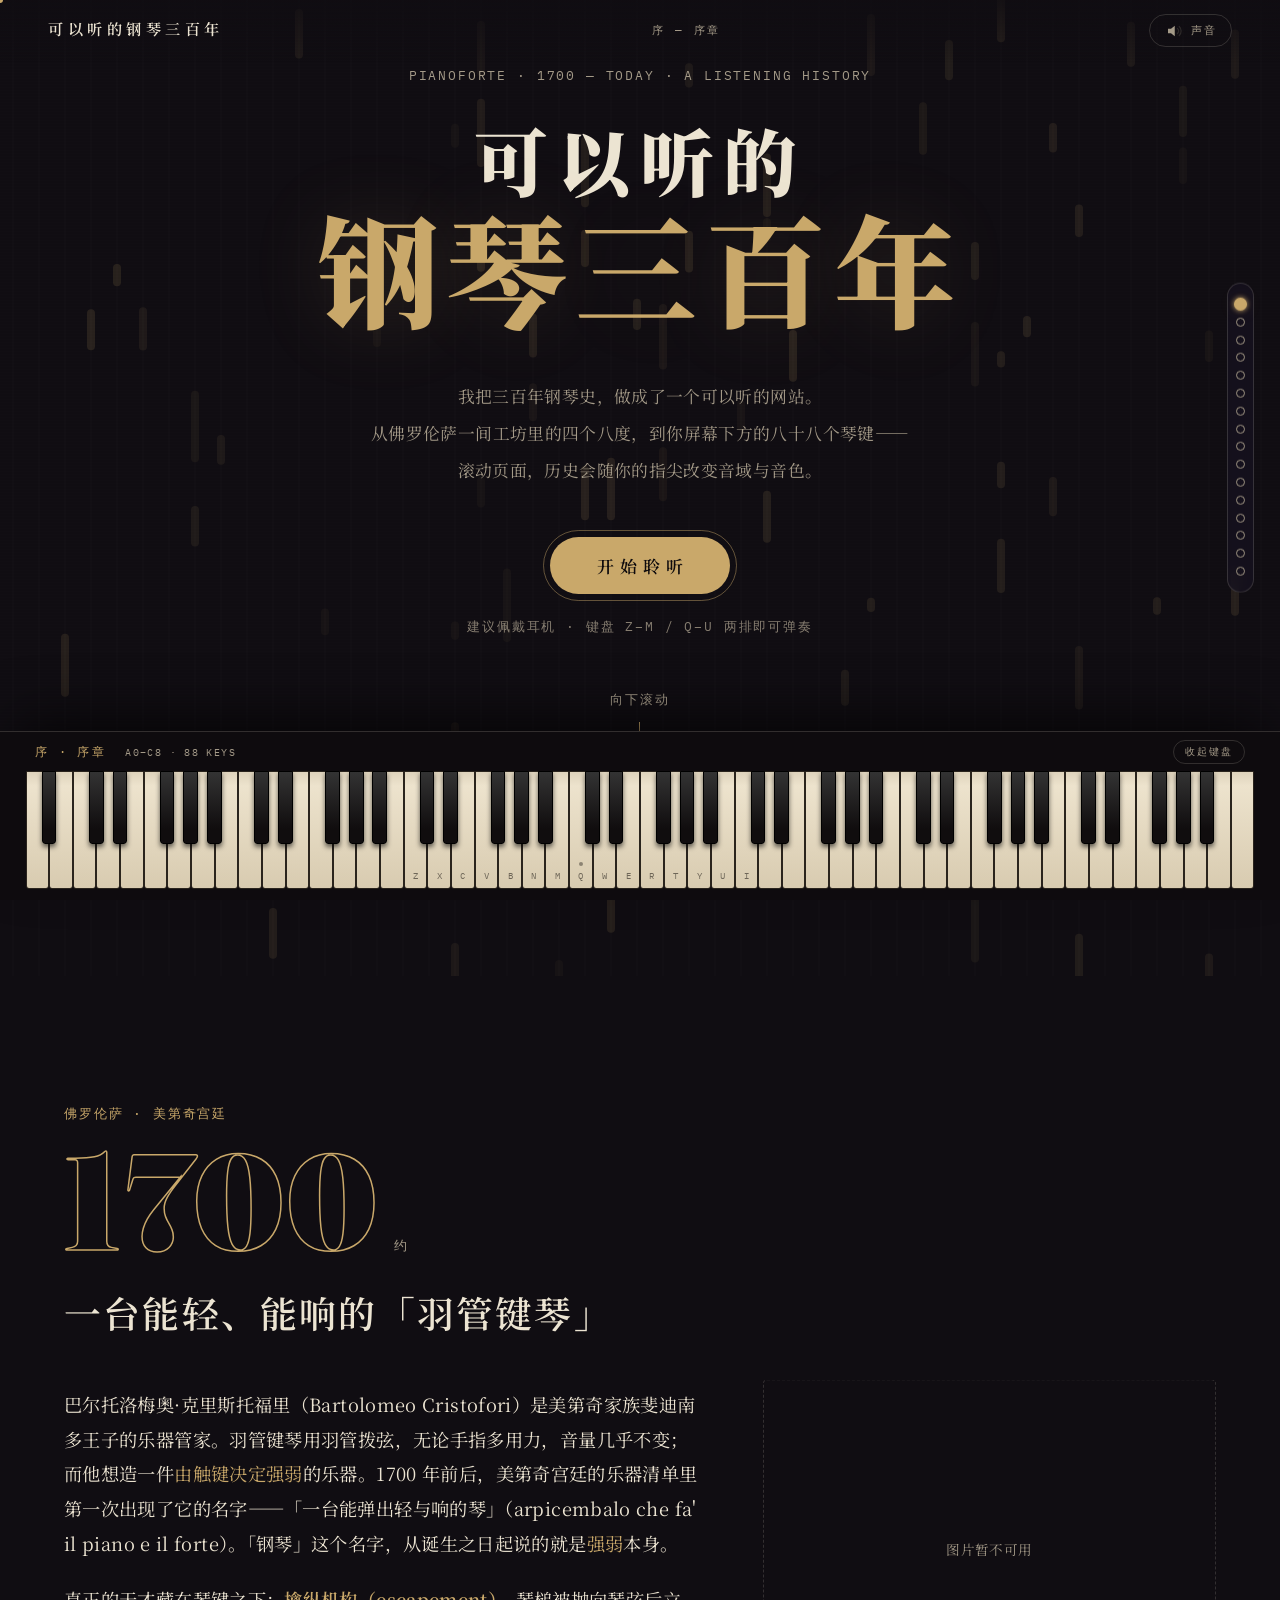
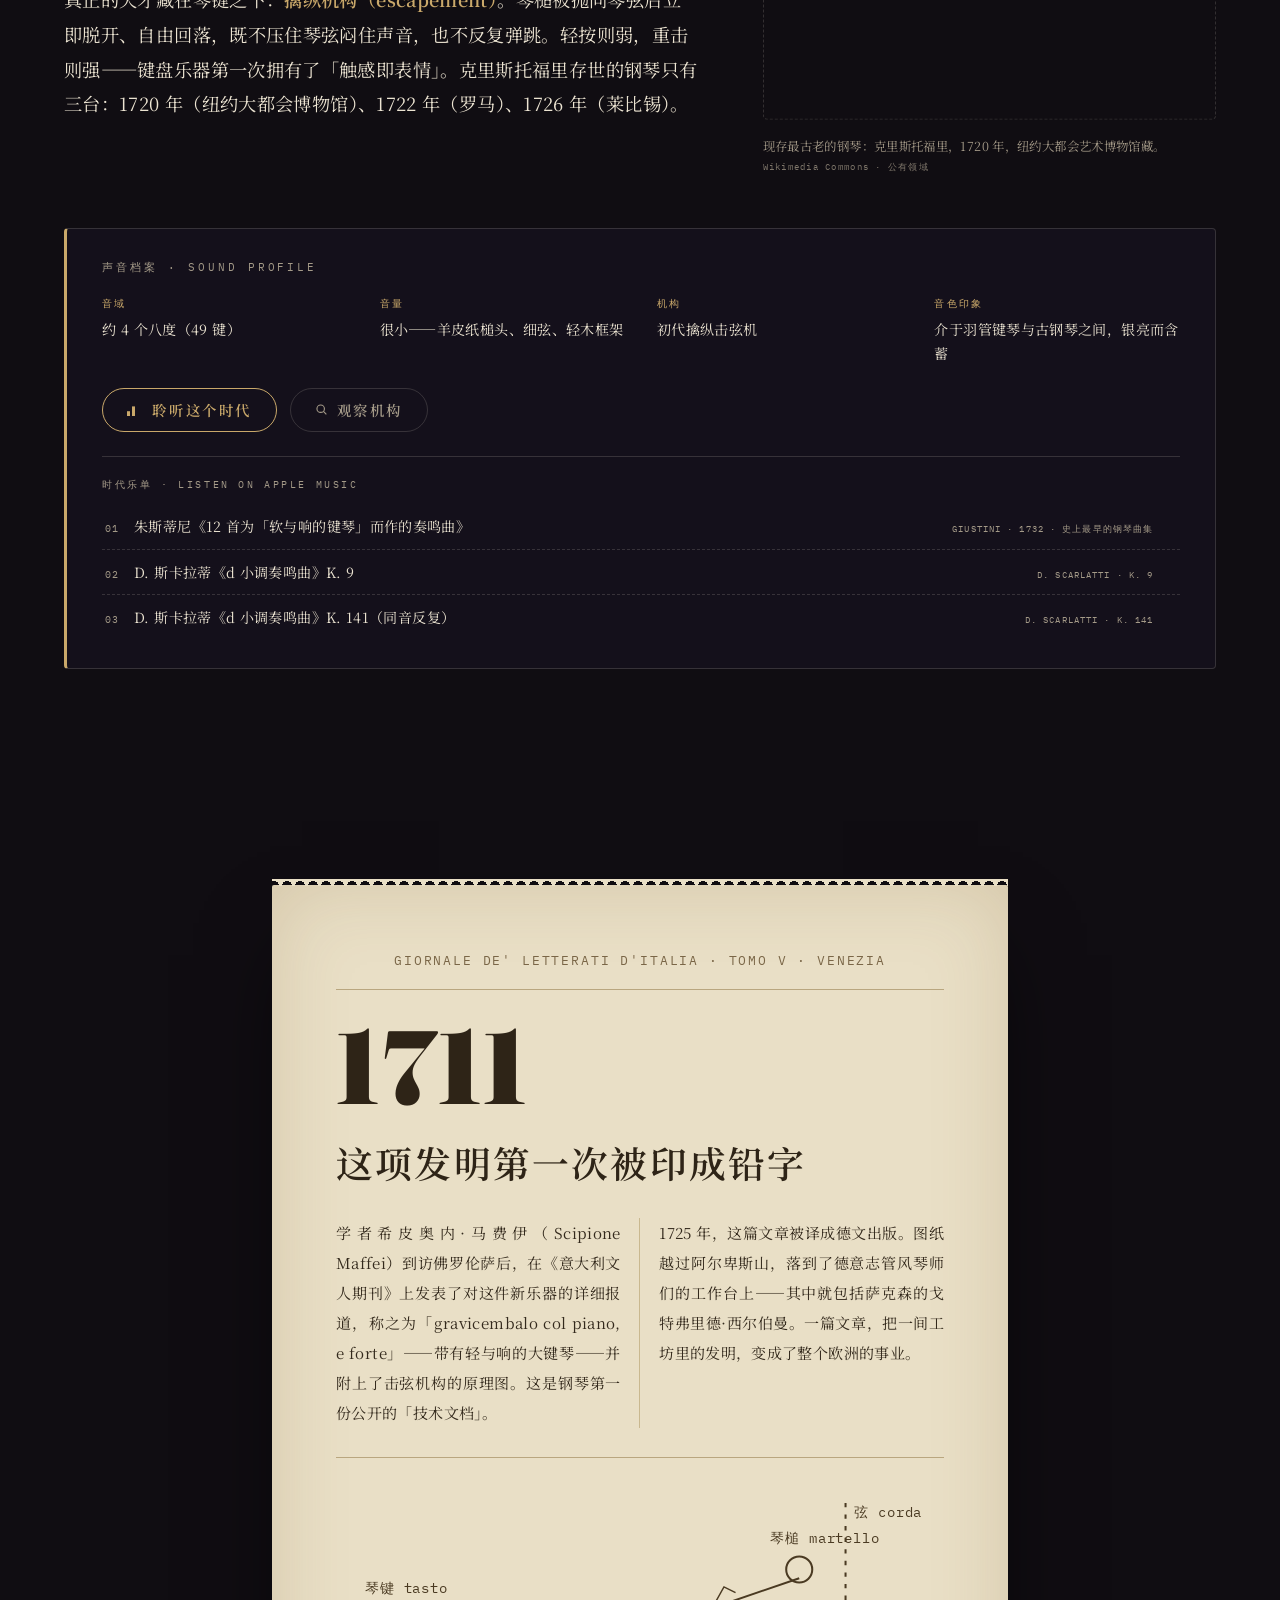
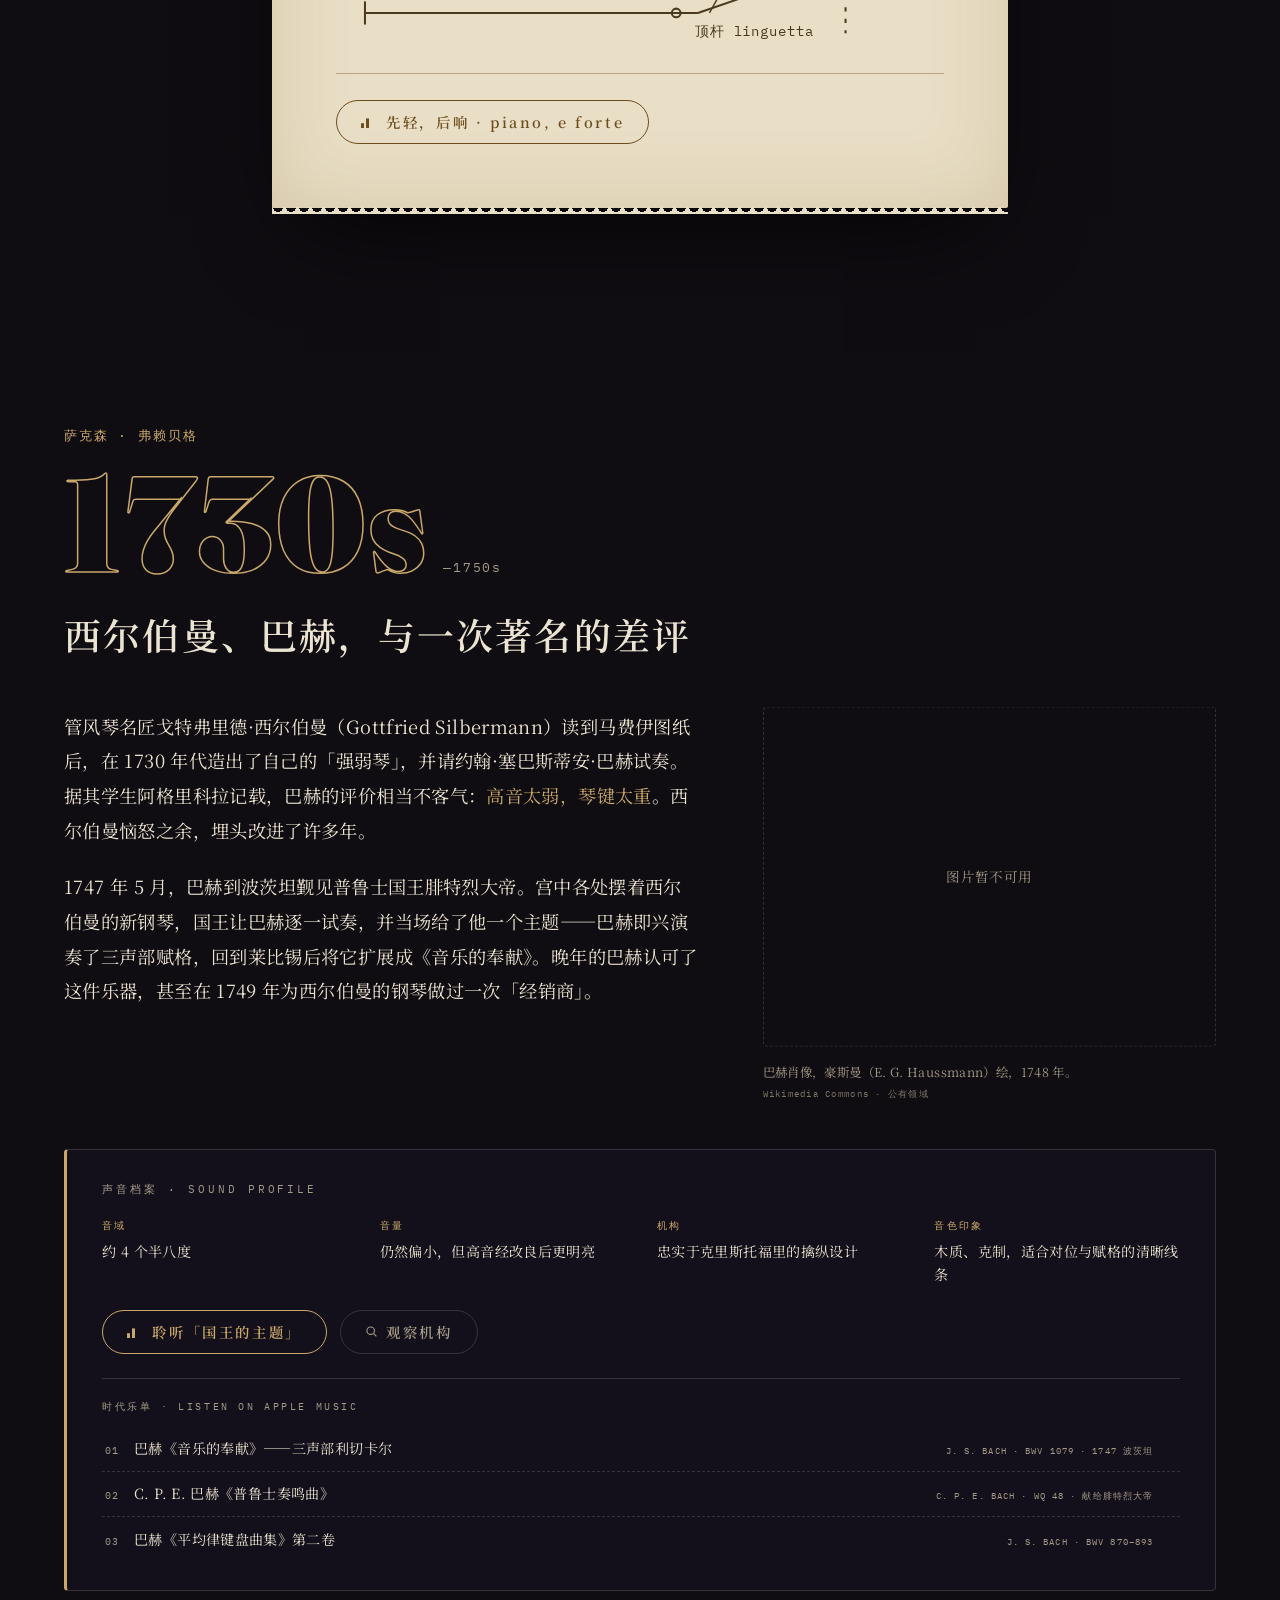
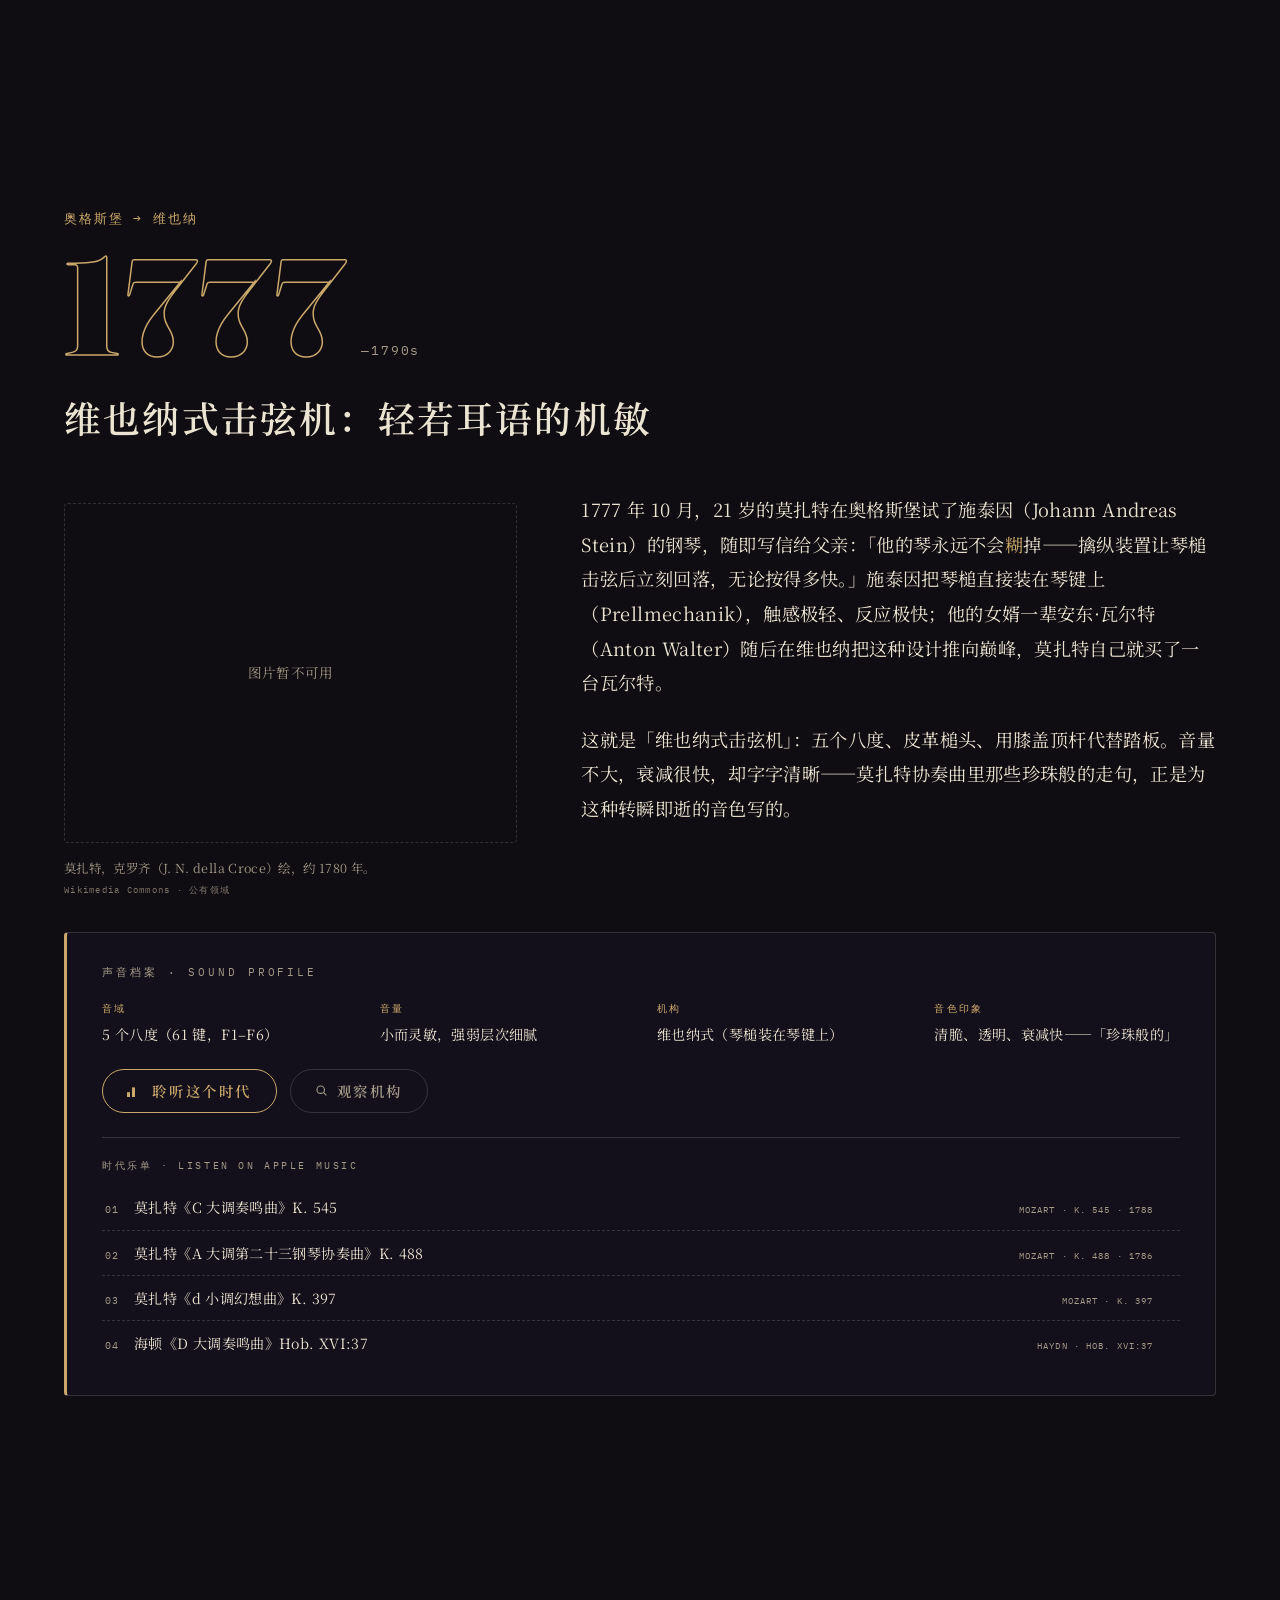
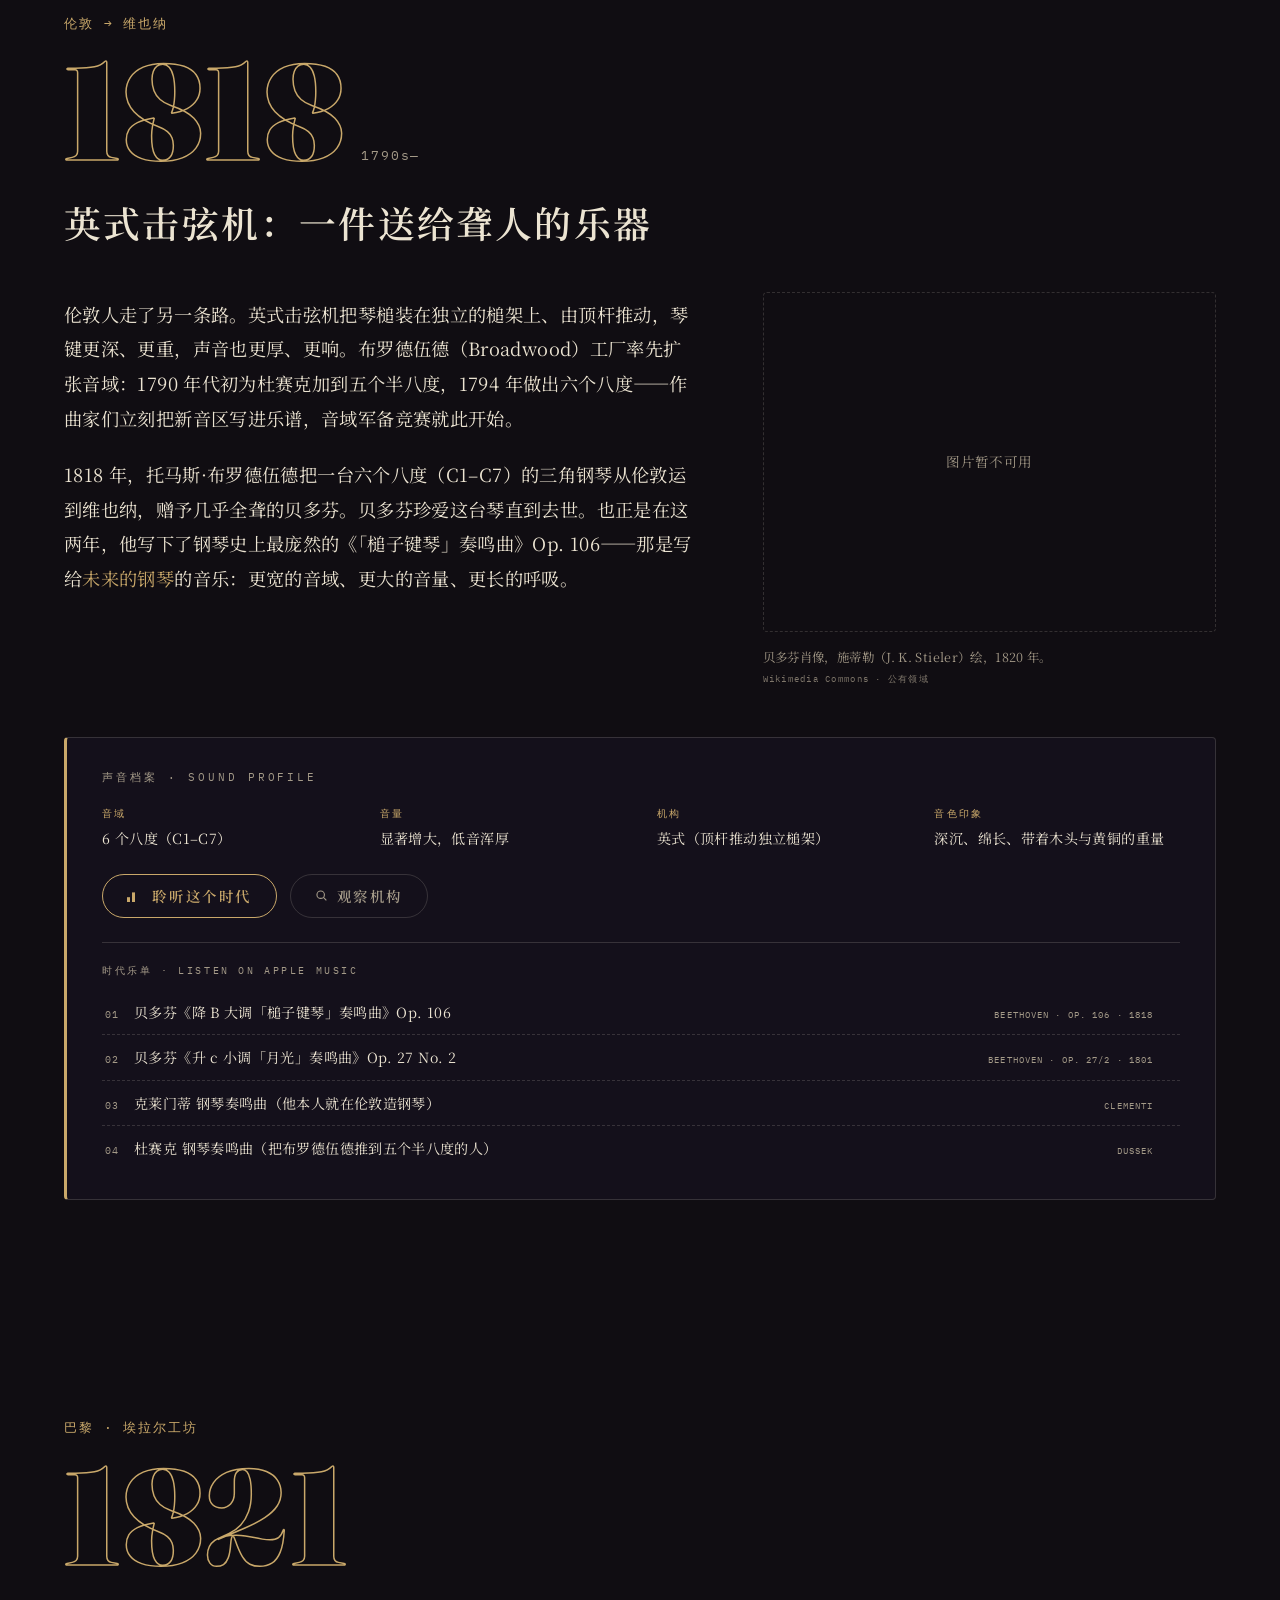
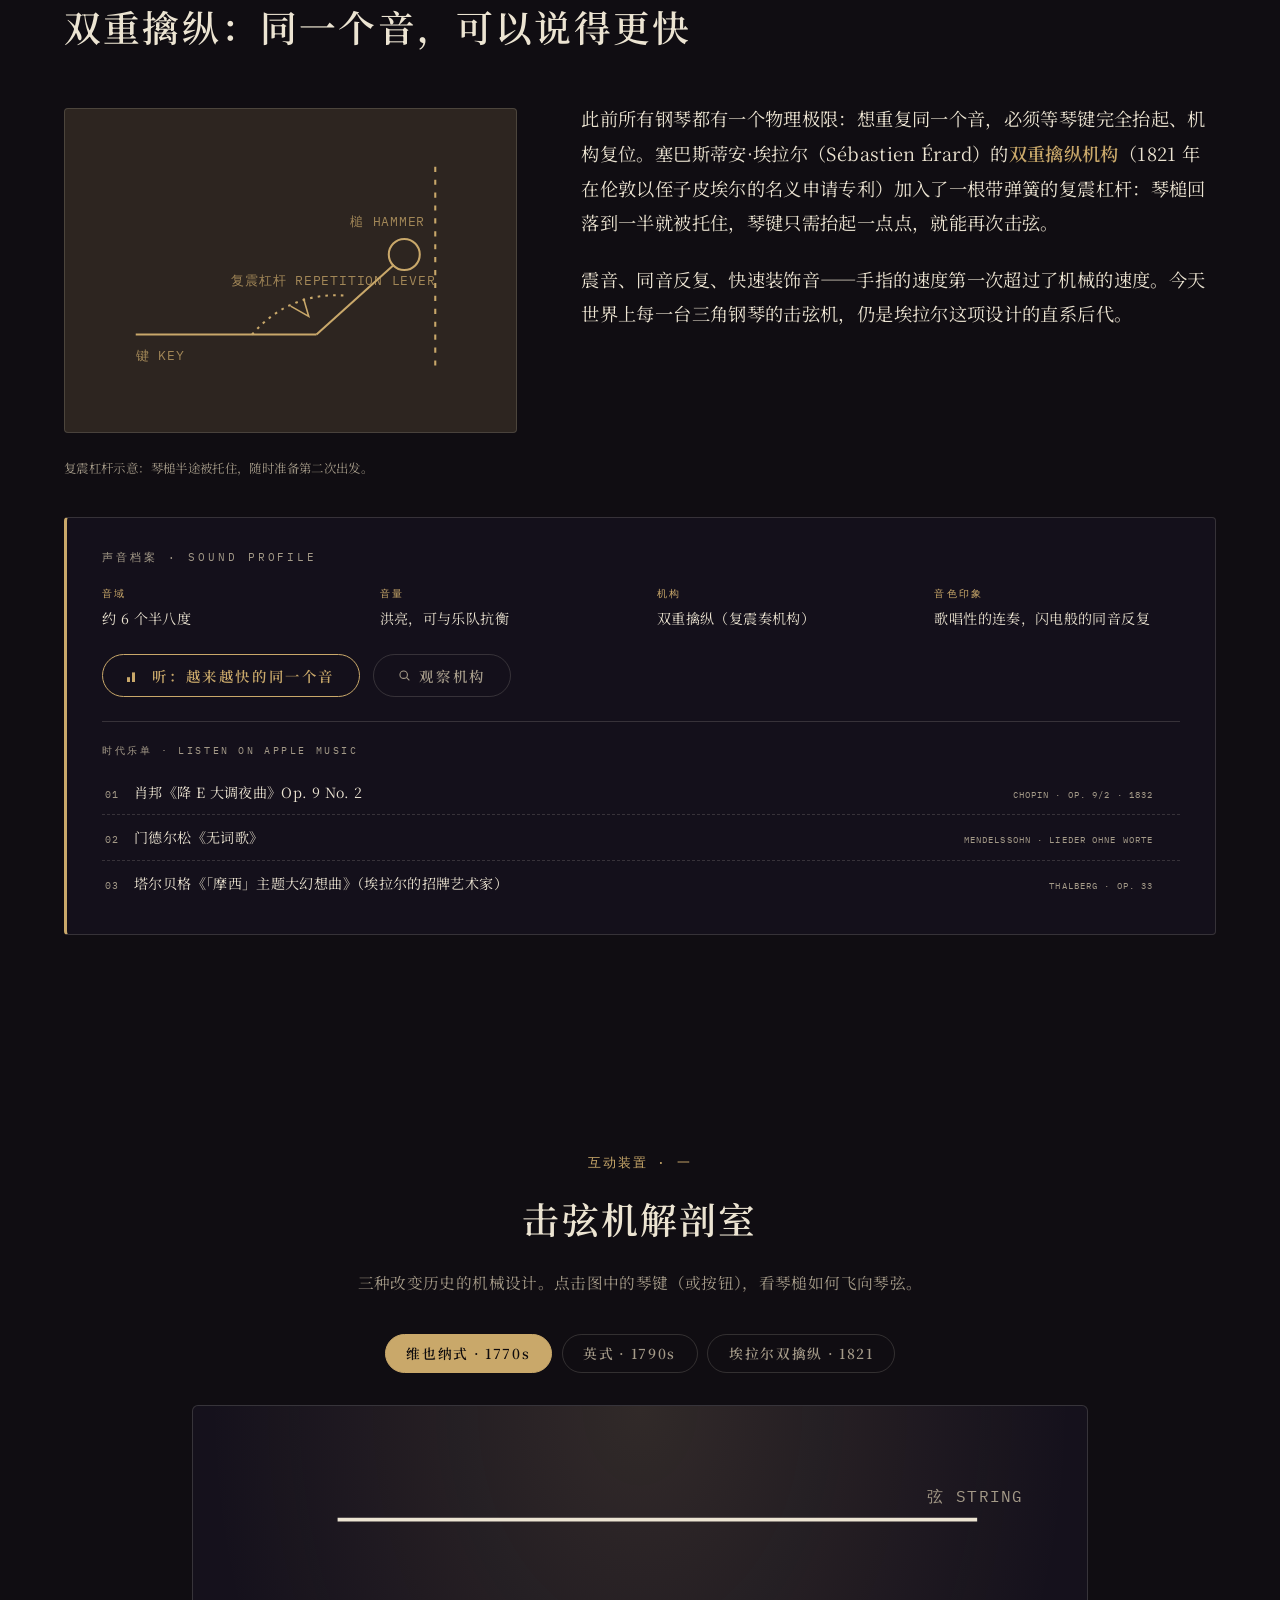
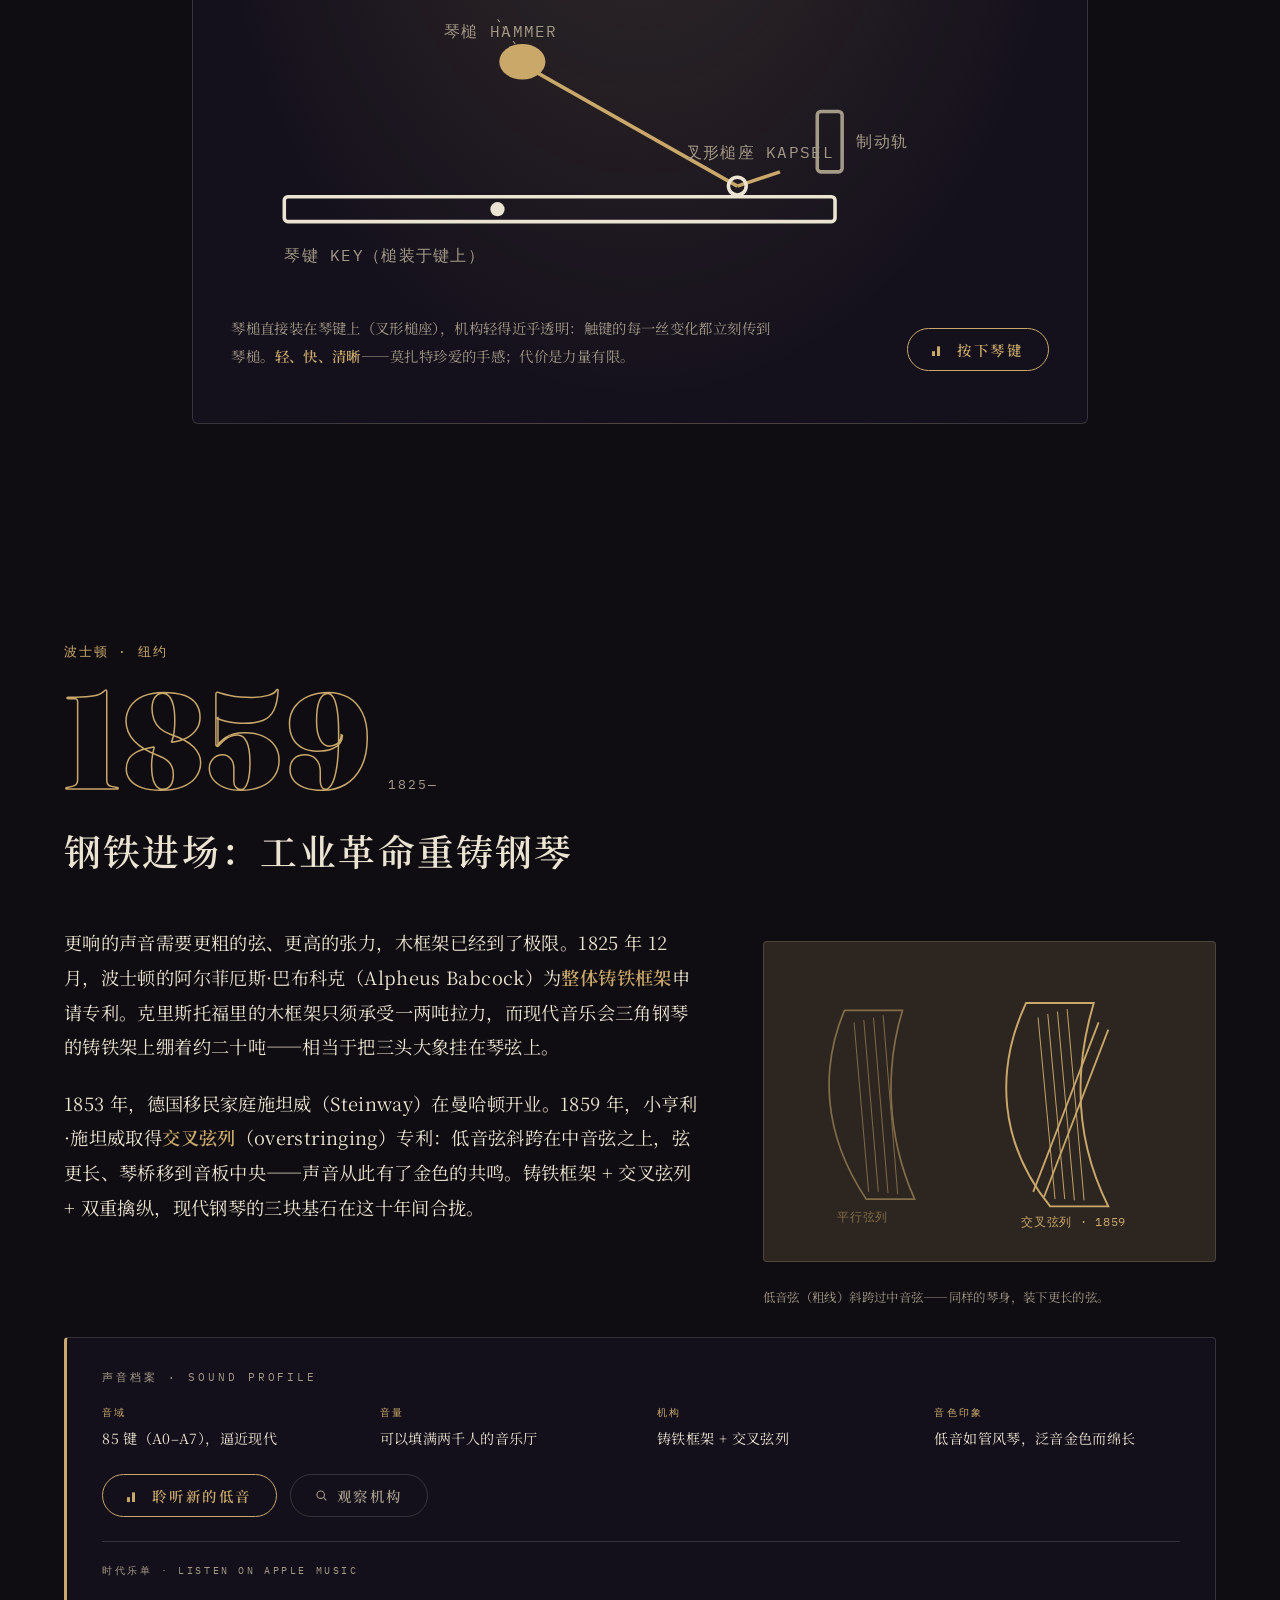
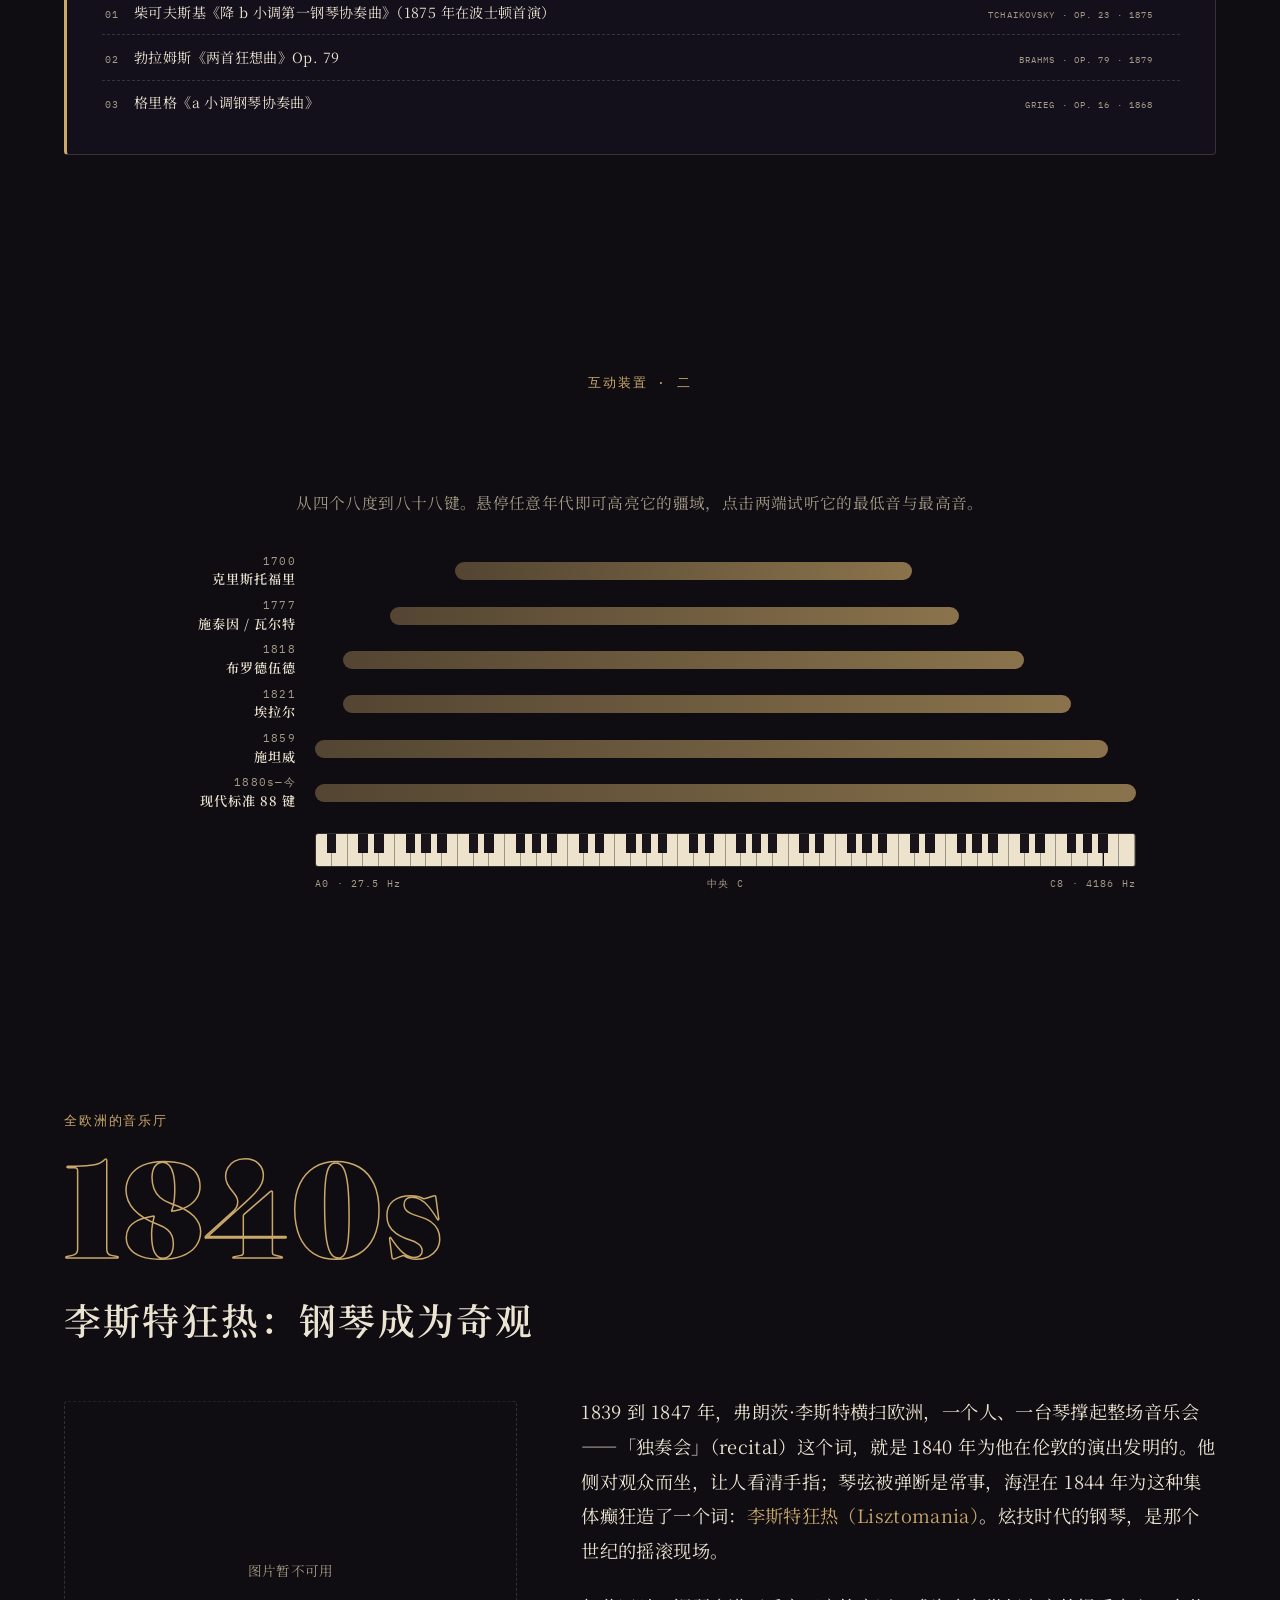
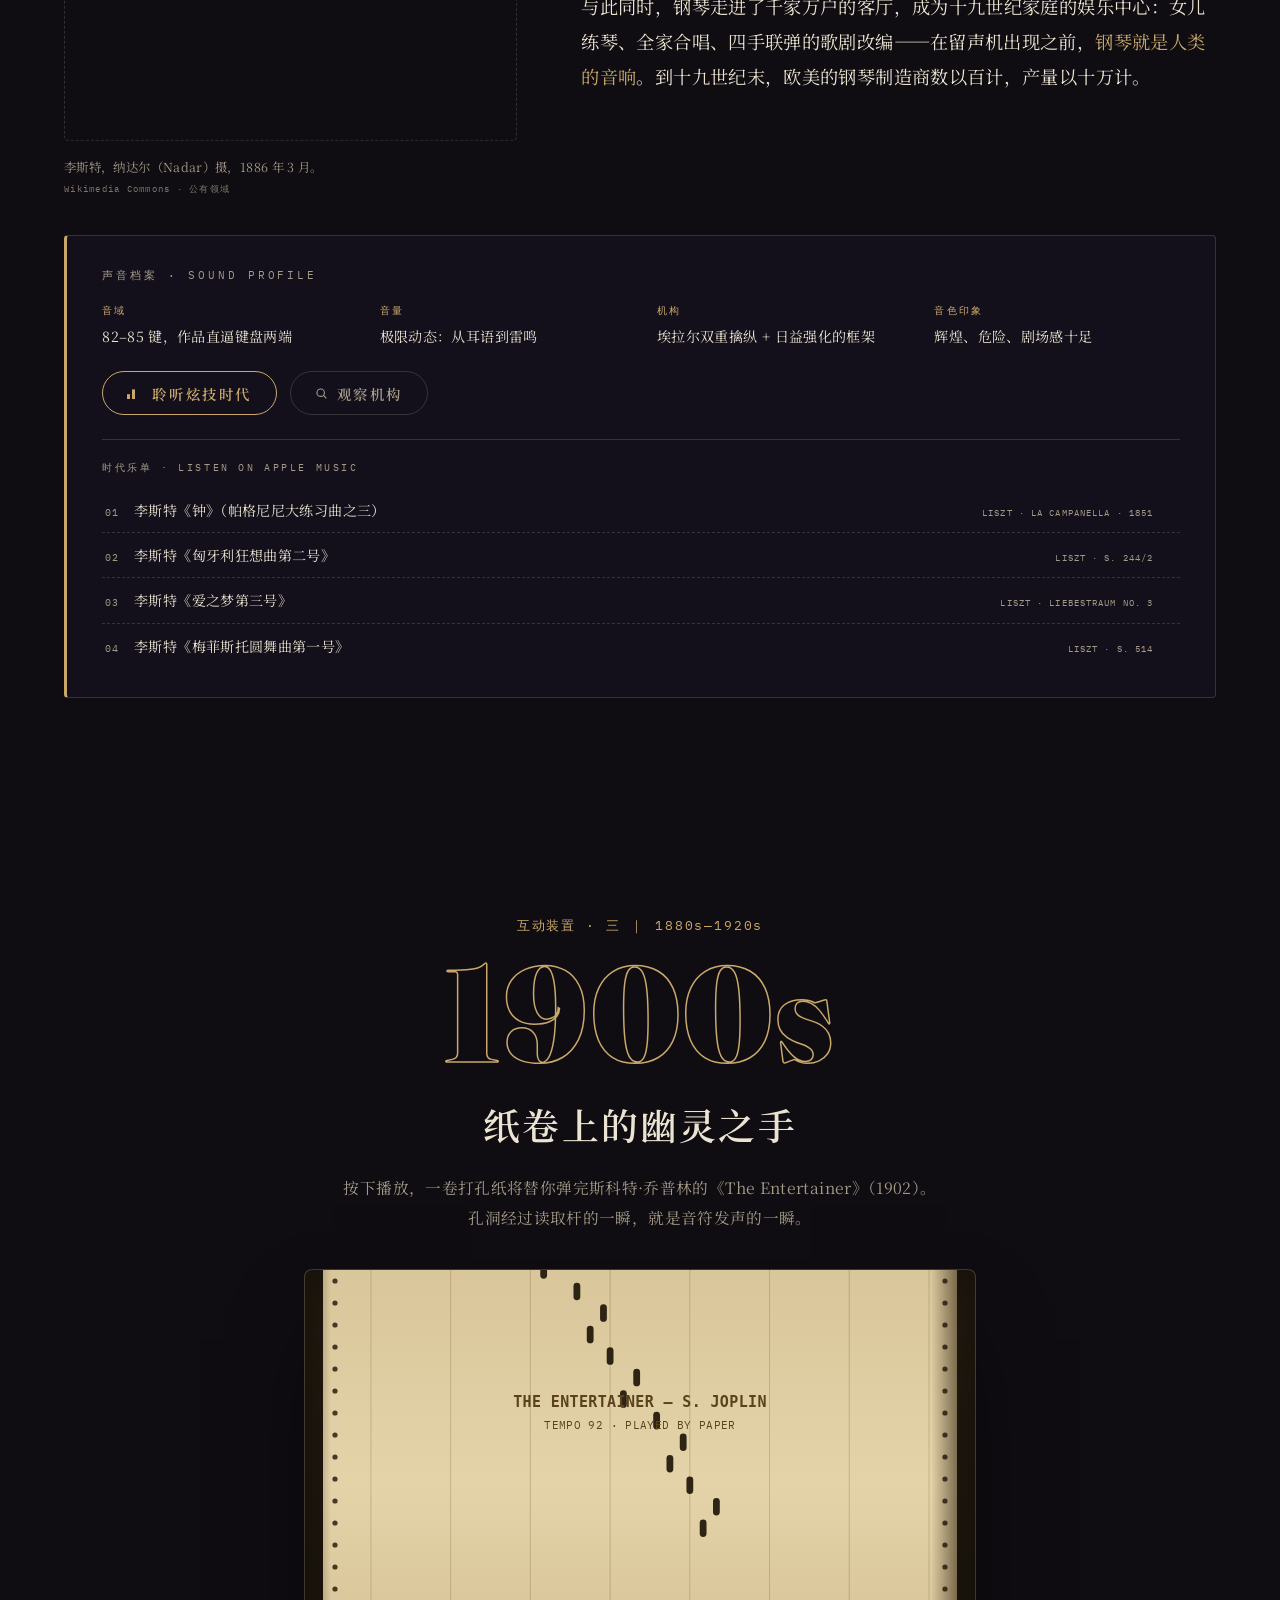
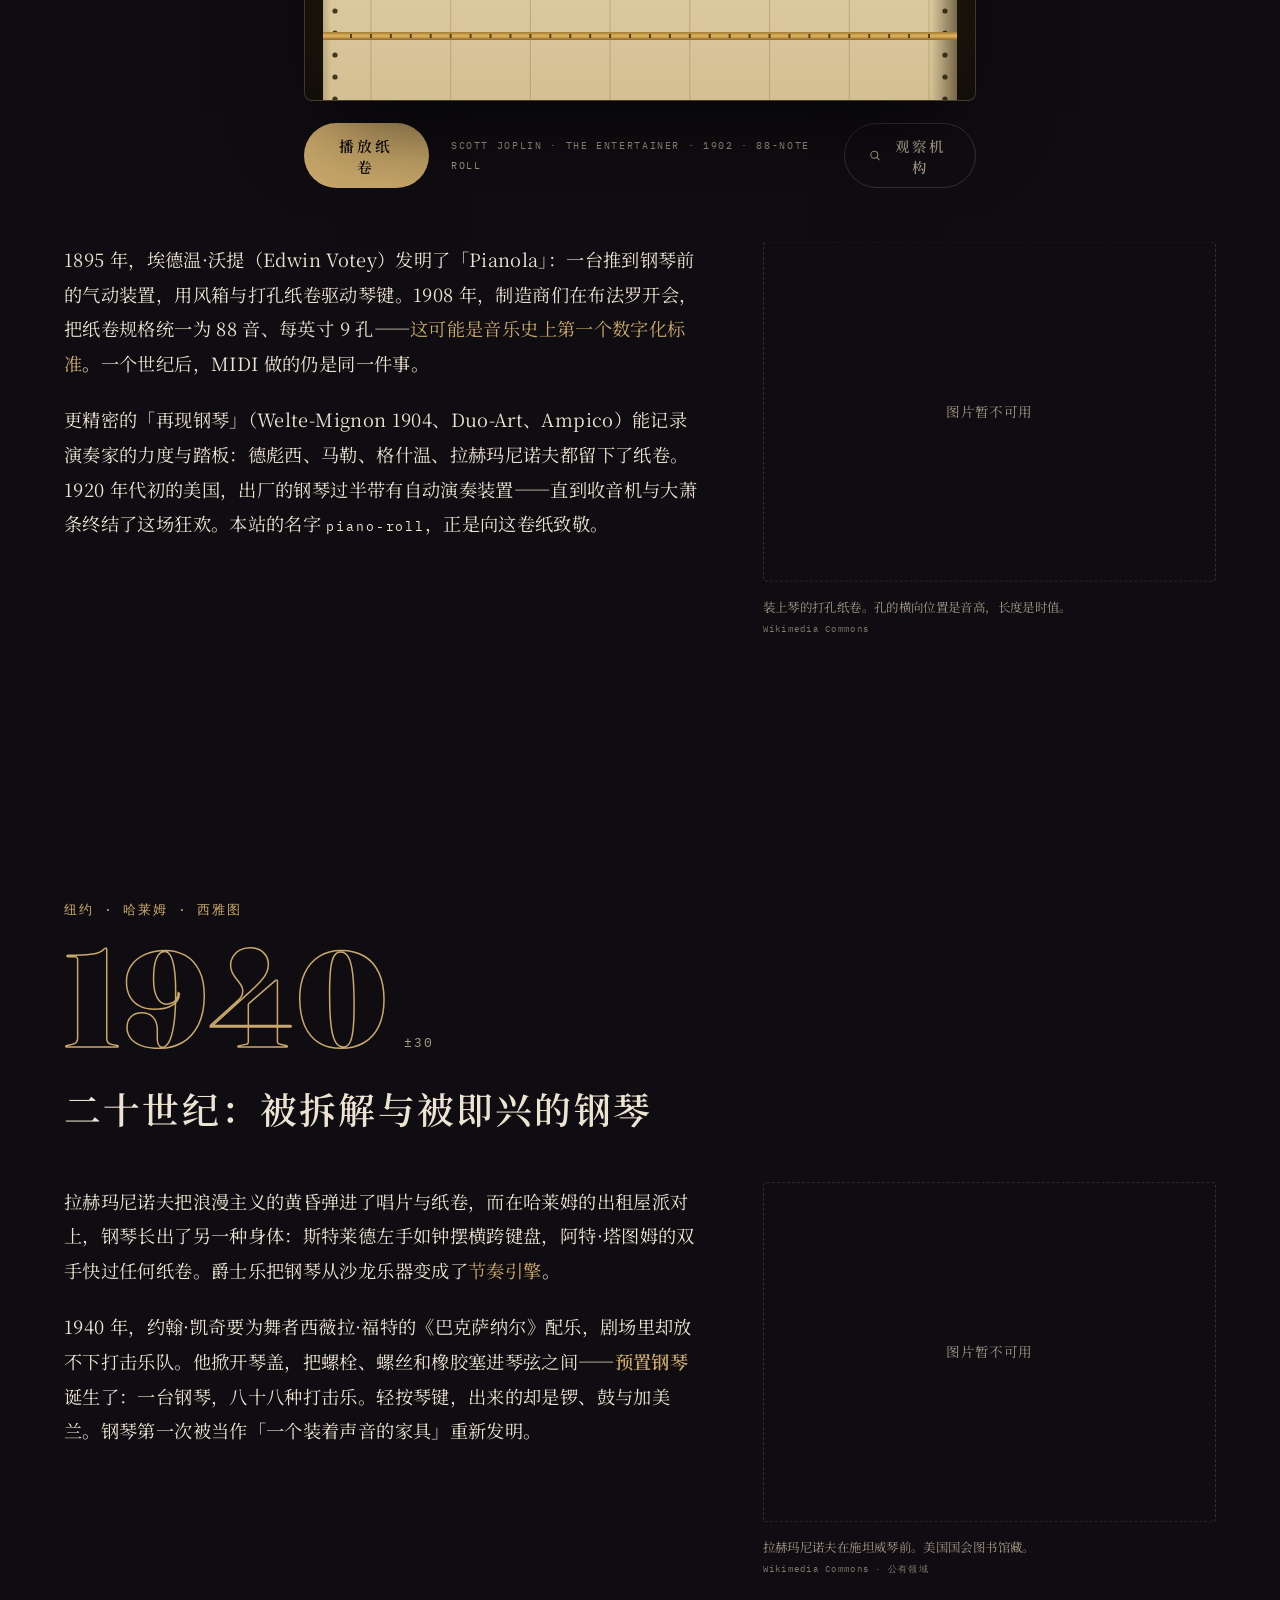
==== commit 64b91ea9: "Add SEO metadata, canonical URL, and Open Graph image Point crawlers and social previews at the cano" ====
--- a/index.html
+++ b/index.html
@@ -5,6 +5,26 @@
   <meta name="viewport" content="width=device-width, initial-scale=1.0">
   <title>可以听的钢琴三百年 · A Listening History of the Piano</title>
   <meta name="description" content="从 1700 年克里斯托福里的击弦机，到今天的数码钢琴——一部可以用耳朵阅读的钢琴史。滚动页面，键盘的音域与音色将随历史变化。">
+  <meta name="keywords" content="钢琴史,钢琴历史,击弦机,Cristofori,fortepiano,piano history,双重擒纵,可听的历史">
+  <meta name="author" content="Avenry AI">
+  <link rel="canonical" href="https://avenryai.com/labs/arts/piano-history/">
+
+  <!-- Open Graph / Twitter -->
+  <meta property="og:type" content="website">
+  <meta property="og:locale" content="zh_CN">
+  <meta property="og:locale:alternate" content="en_US">
+  <meta property="og:site_name" content="Avenry AI Labs">
+  <meta property="og:url" content="https://avenryai.com/labs/arts/piano-history/">
+  <meta property="og:title" content="可以听的钢琴三百年 · A Listening History of the Piano">
+  <meta property="og:description" content="从 1700 年克里斯托福里的击弦机，到今天的数码钢琴——一部可以用耳朵阅读的钢琴史。滚动页面，键盘的音域与音色将随历史变化。">
+  <meta property="og:image" content="https://avenryai.com/labs/arts/piano-history/assets/og.png">
+  <meta property="og:image:width" content="1200">
+  <meta property="og:image:height" content="630">
+  <meta property="og:image:alt" content="可以听的钢琴三百年">
+  <meta name="twitter:card" content="summary_large_image">
+  <meta name="twitter:title" content="可以听的钢琴三百年 · A Listening History of the Piano">
+  <meta name="twitter:description" content="从 1700 年克里斯托福里的击弦机，到今天的数码钢琴——一部可以用耳朵阅读的钢琴史。">
+  <meta name="twitter:image" content="https://avenryai.com/labs/arts/piano-history/assets/og.png">
 
   <link rel="preconnect" href="https://fonts.googleapis.com">
   <link rel="preconnect" href="https://fonts.gstatic.com" crossorigin>
@@ -15,6 +35,34 @@
   <link rel="stylesheet" href="css/components.css">
   <link rel="stylesheet" href="css/eras.css">
   <link rel="icon" href="data:image/svg+xml,<svg xmlns='http://www.w3.org/2000/svg' viewBox='0 0 32 32'><rect width='32' height='32' rx='6' fill='%23151013'/><rect x='6' y='8' width='4' height='16' rx='1' fill='%23EDE3CD'/><rect x='12' y='8' width='4' height='16' rx='1' fill='%23EDE3CD'/><rect x='18' y='8' width='4' height='16' rx='1' fill='%23EDE3CD'/><rect x='9.5' y='8' width='3' height='9' fill='%23151013'/><rect x='15.5' y='8' width='3' height='9' fill='%23151013'/></svg>">
+
+  <script type="application/ld+json">
+  {
+    "@context": "https://schema.org",
+    "@type": "CreativeWork",
+    "name": "可以听的钢琴三百年",
+    "alternateName": "A Listening History of the Piano",
+    "description": "从 1700 年克里斯托福里的击弦机，到今天的数码钢琴——一部可以用耳朵阅读的钢琴史。滚动页面，键盘的音域与音色将随历史变化。",
+    "url": "https://avenryai.com/labs/arts/piano-history/",
+    "image": "https://avenryai.com/labs/arts/piano-history/assets/og.png",
+    "inLanguage": ["zh-CN", "en"],
+    "creator": {
+      "@type": "Organization",
+      "name": "Avenry AI",
+      "url": "https://avenryai.com"
+    },
+    "about": [
+      { "@type": "Thing", "name": "Piano history" },
+      { "@type": "Thing", "name": "Piano action" },
+      { "@type": "Person", "name": "Bartolomeo Cristofori" }
+    ],
+    "isPartOf": {
+      "@type": "WebSite",
+      "name": "Avenry AI Labs",
+      "url": "https://avenryai.com/labs/"
+    }
+  }
+  </script>
 </head>
 <body data-era="prelude">
 
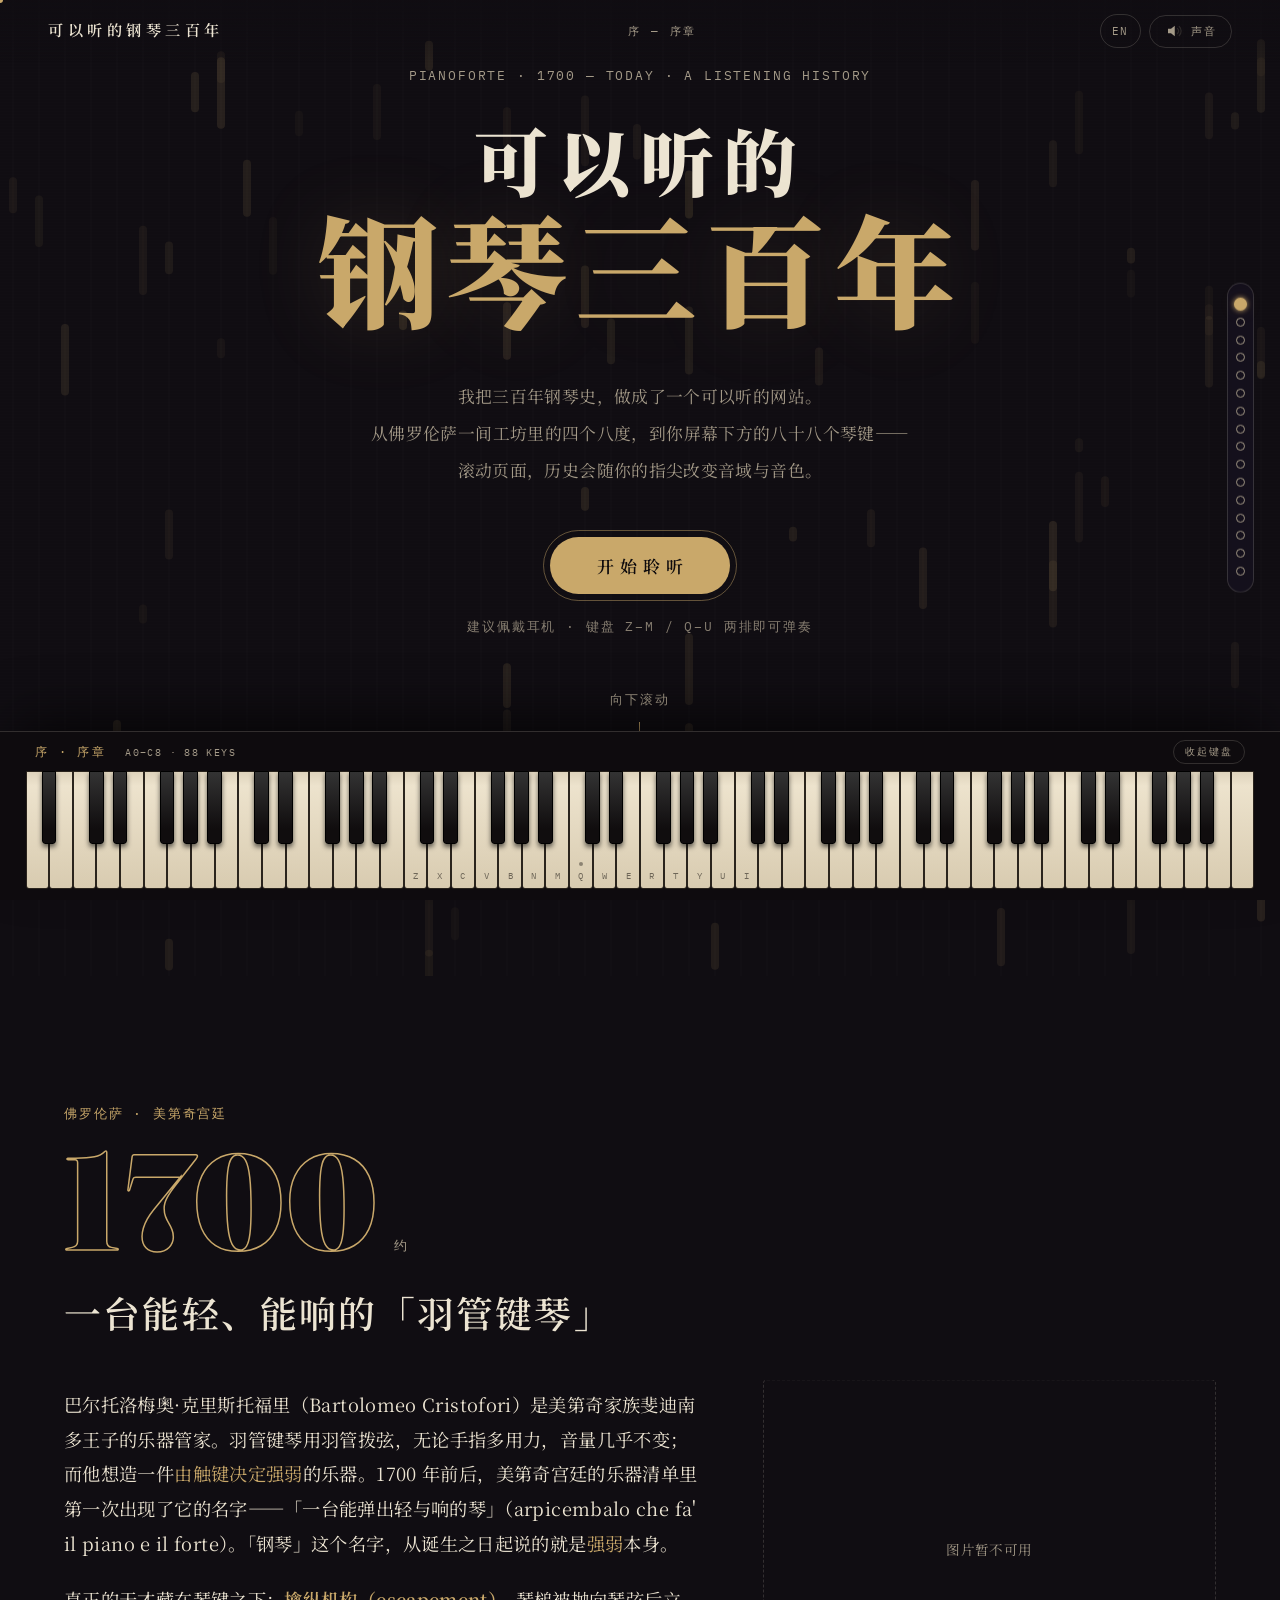
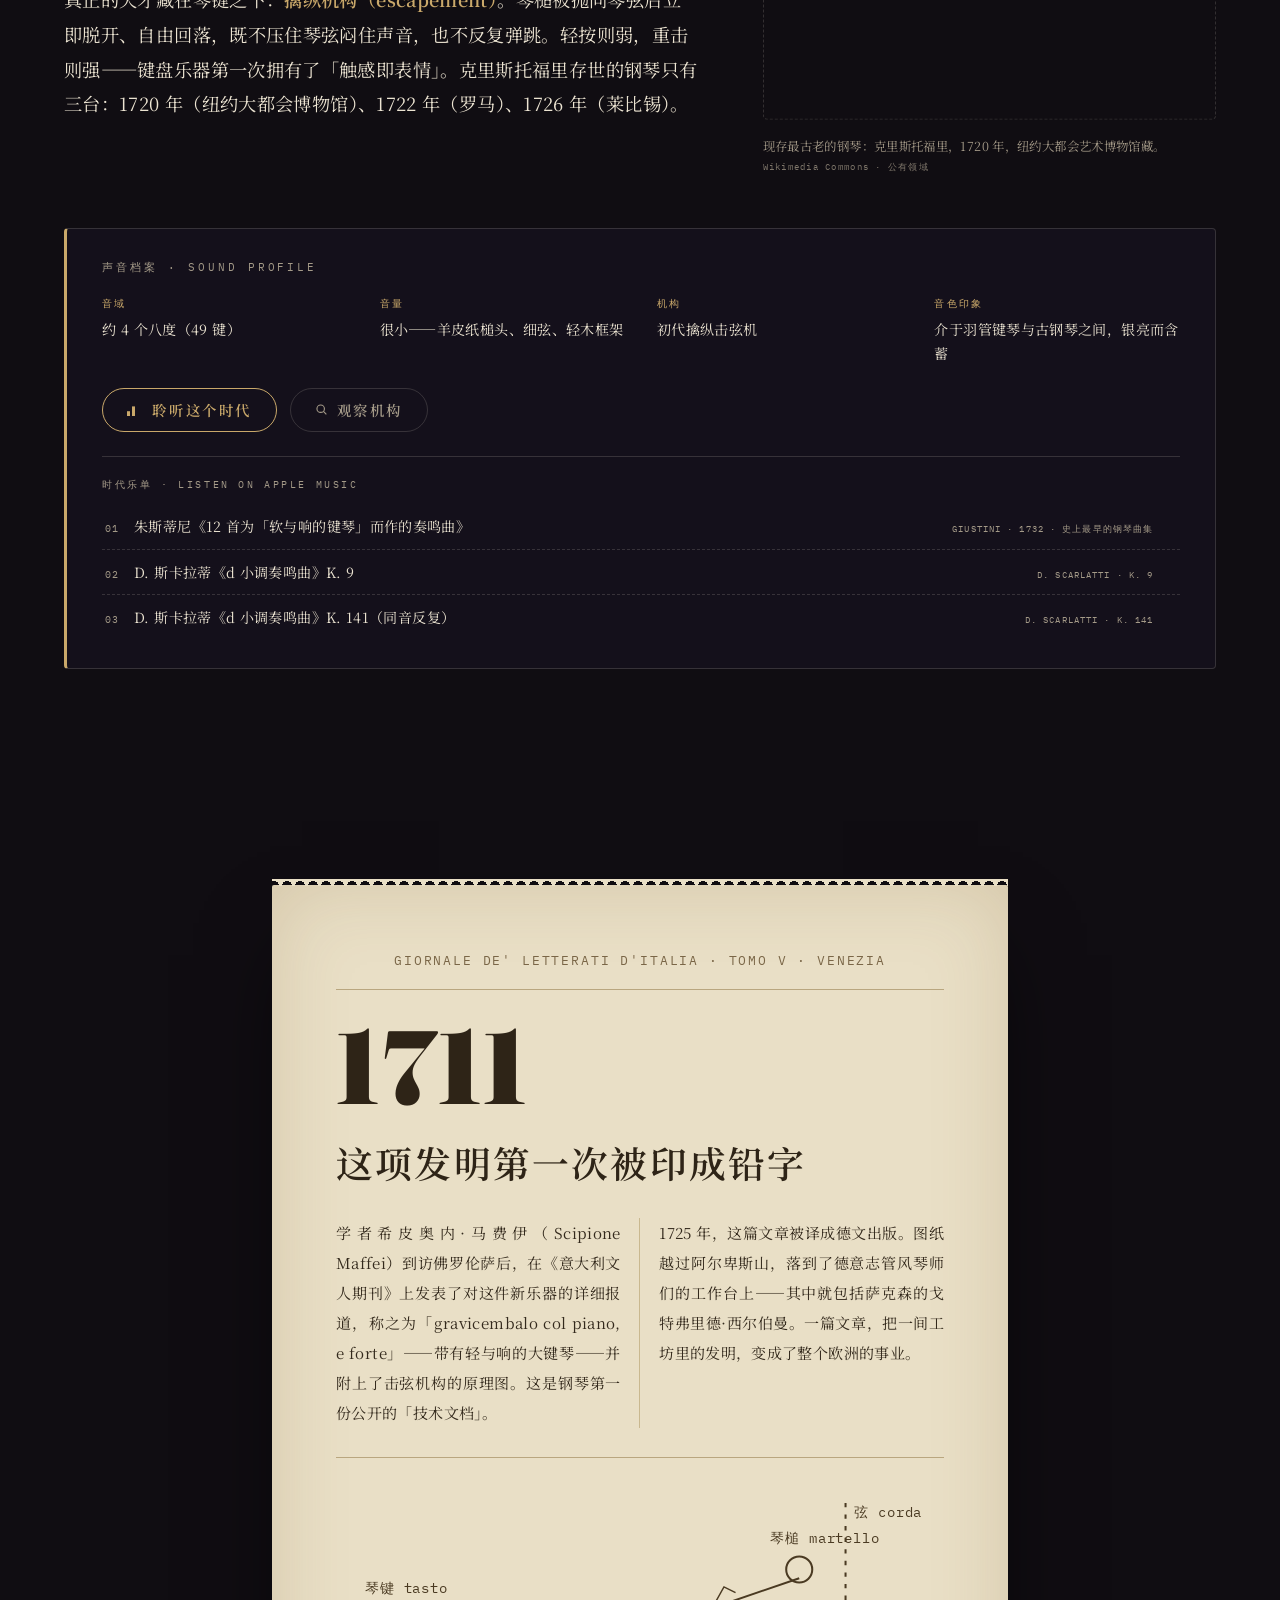
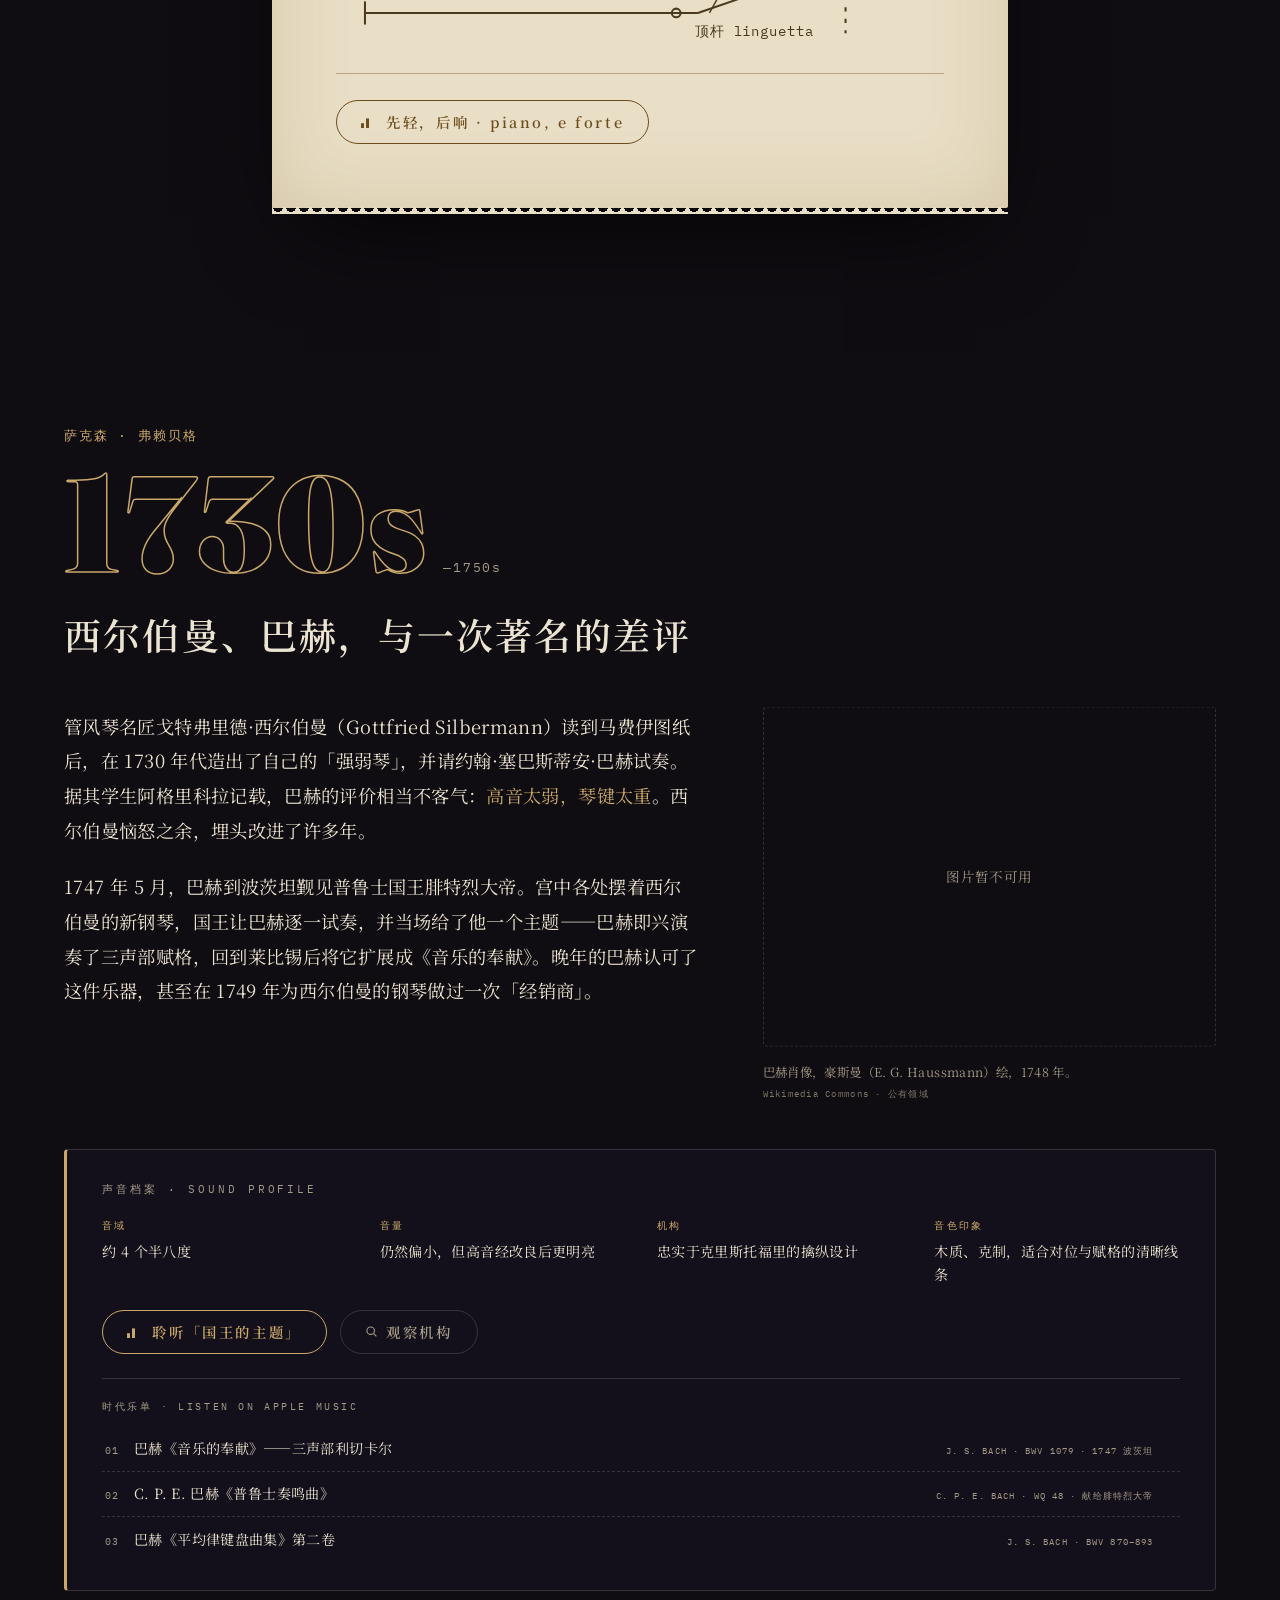
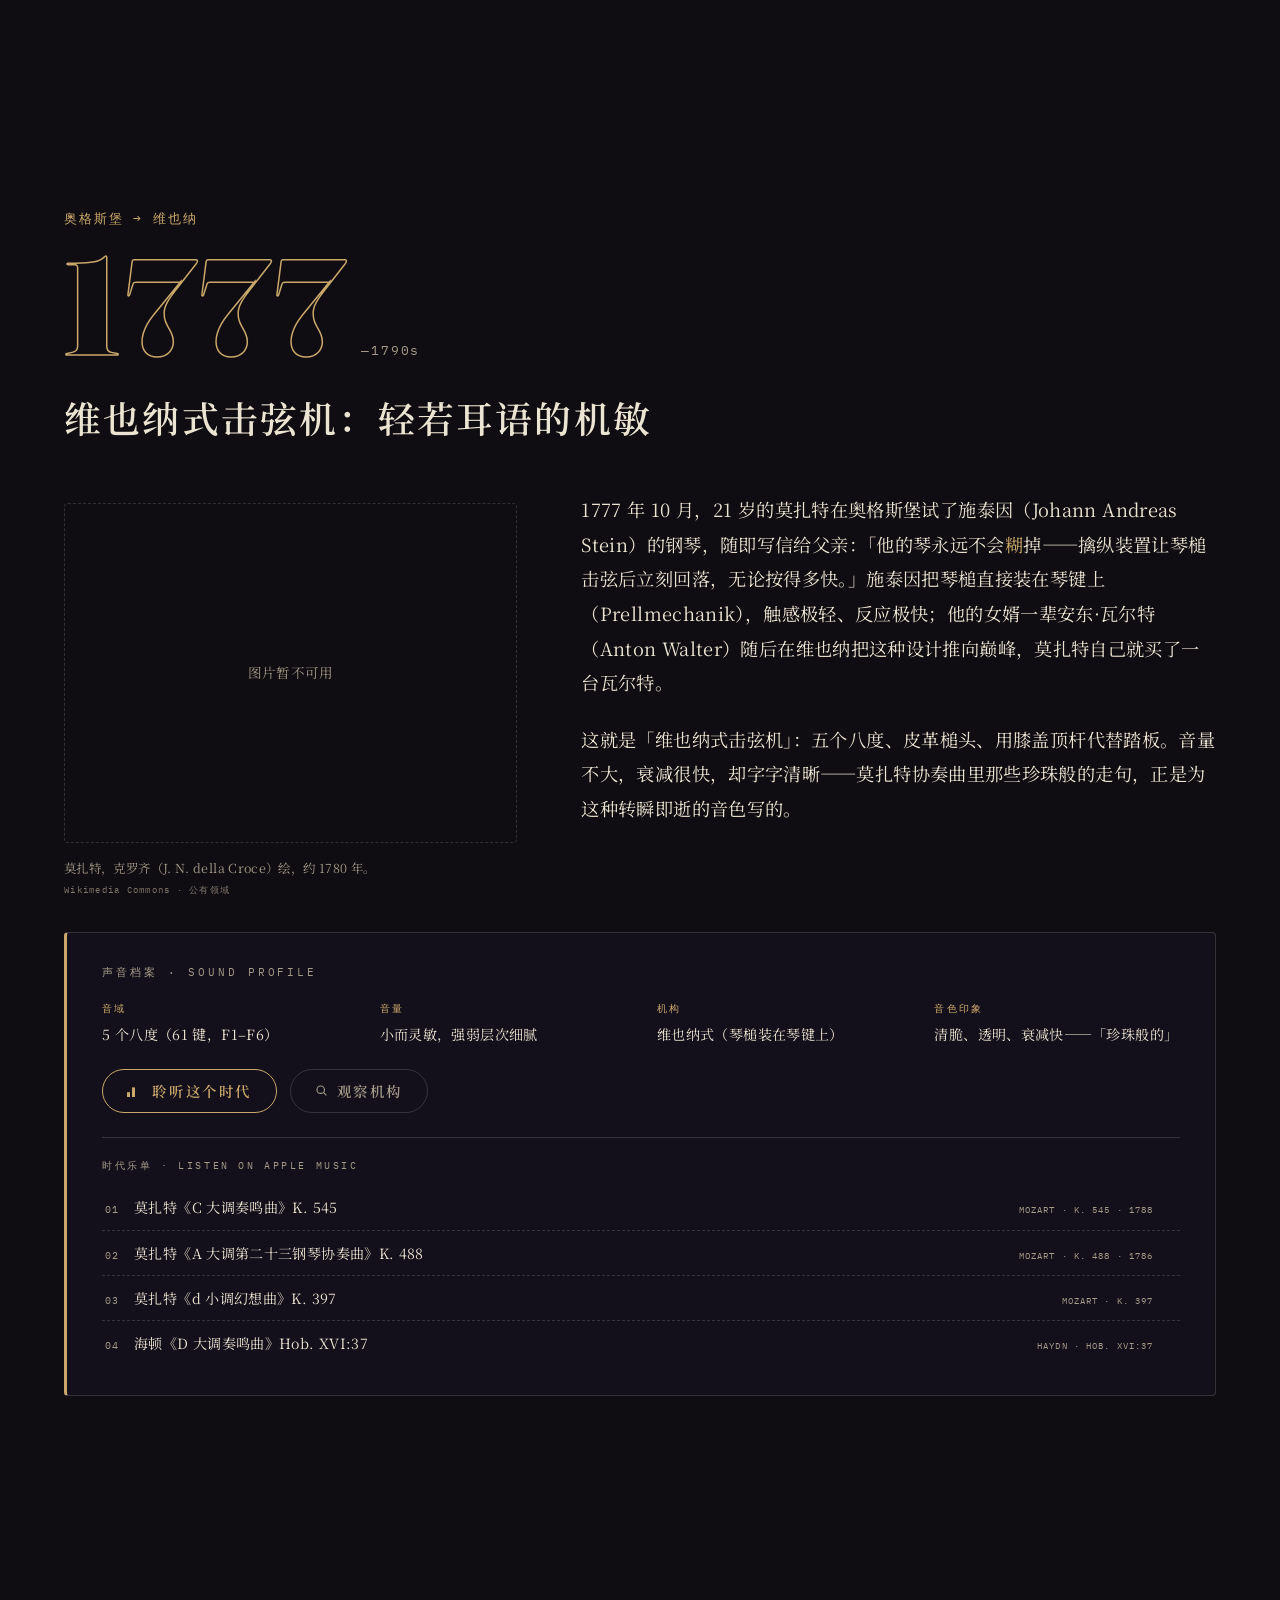
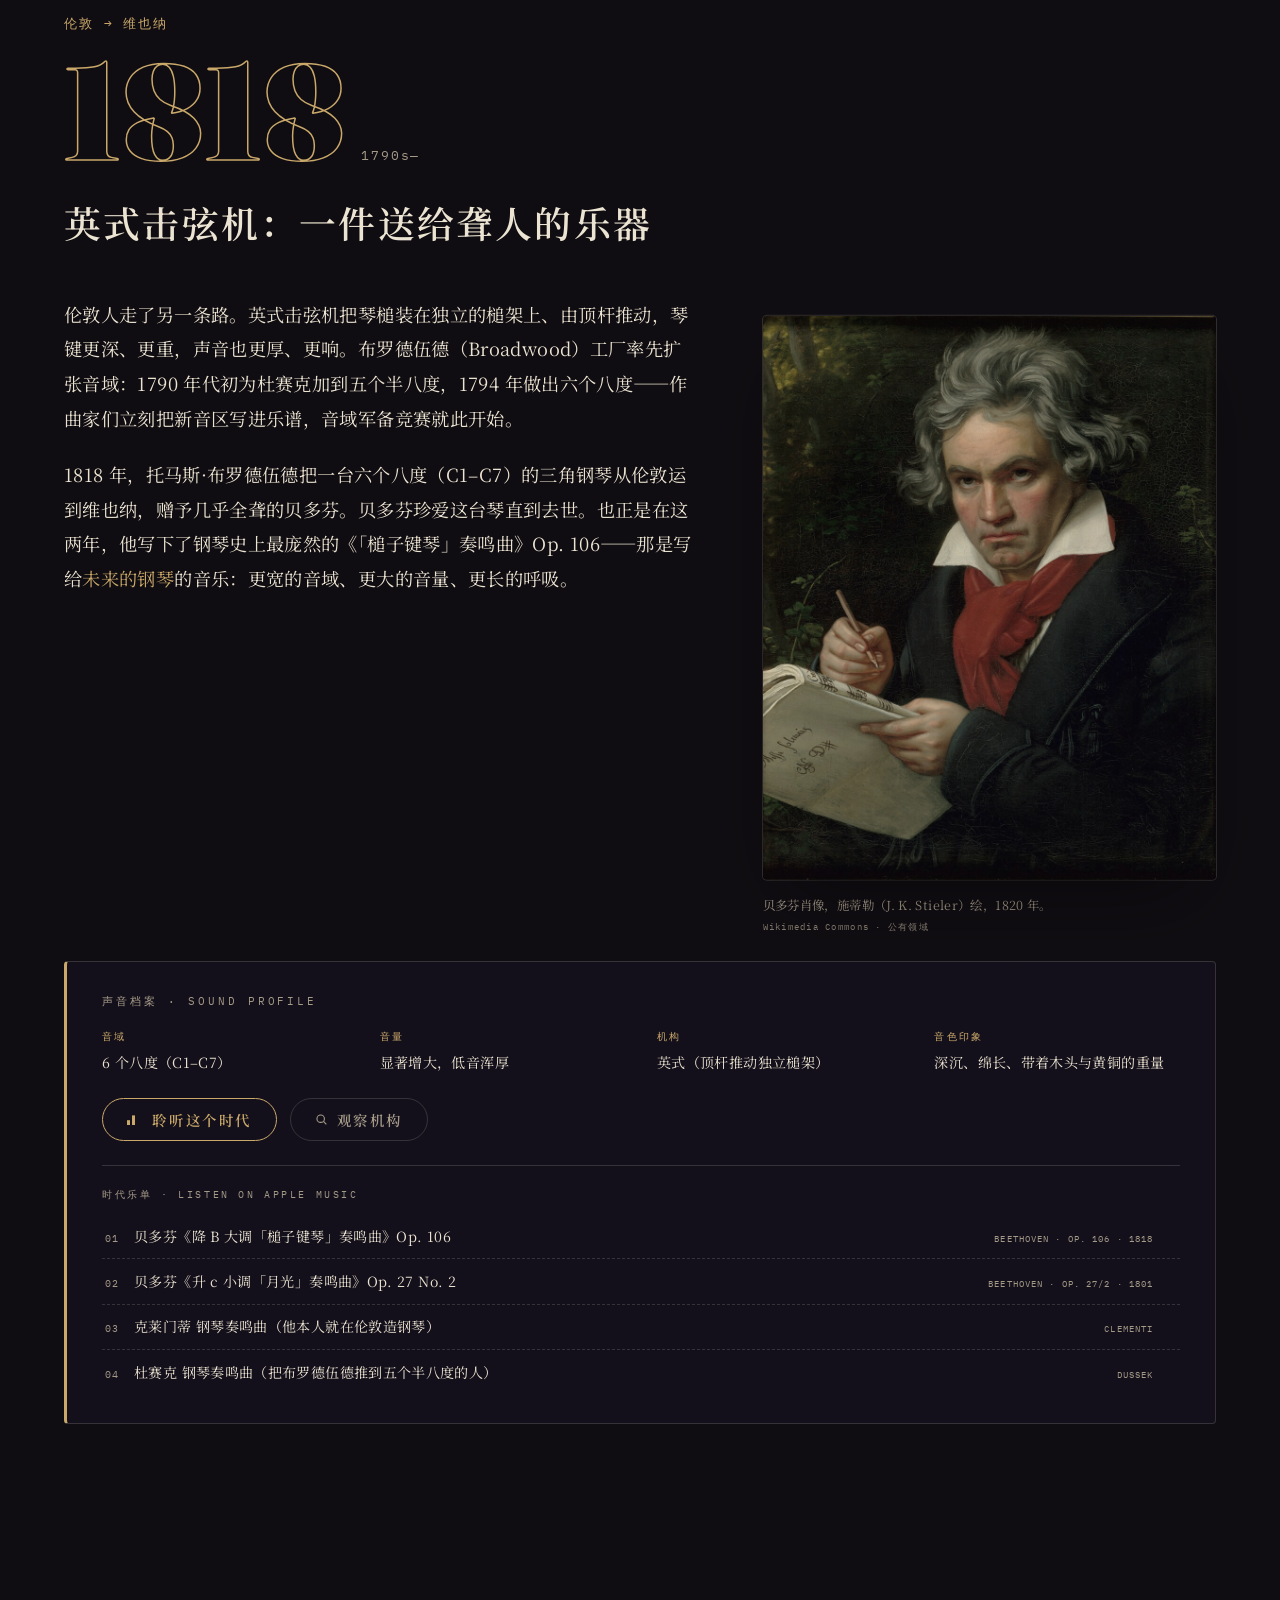
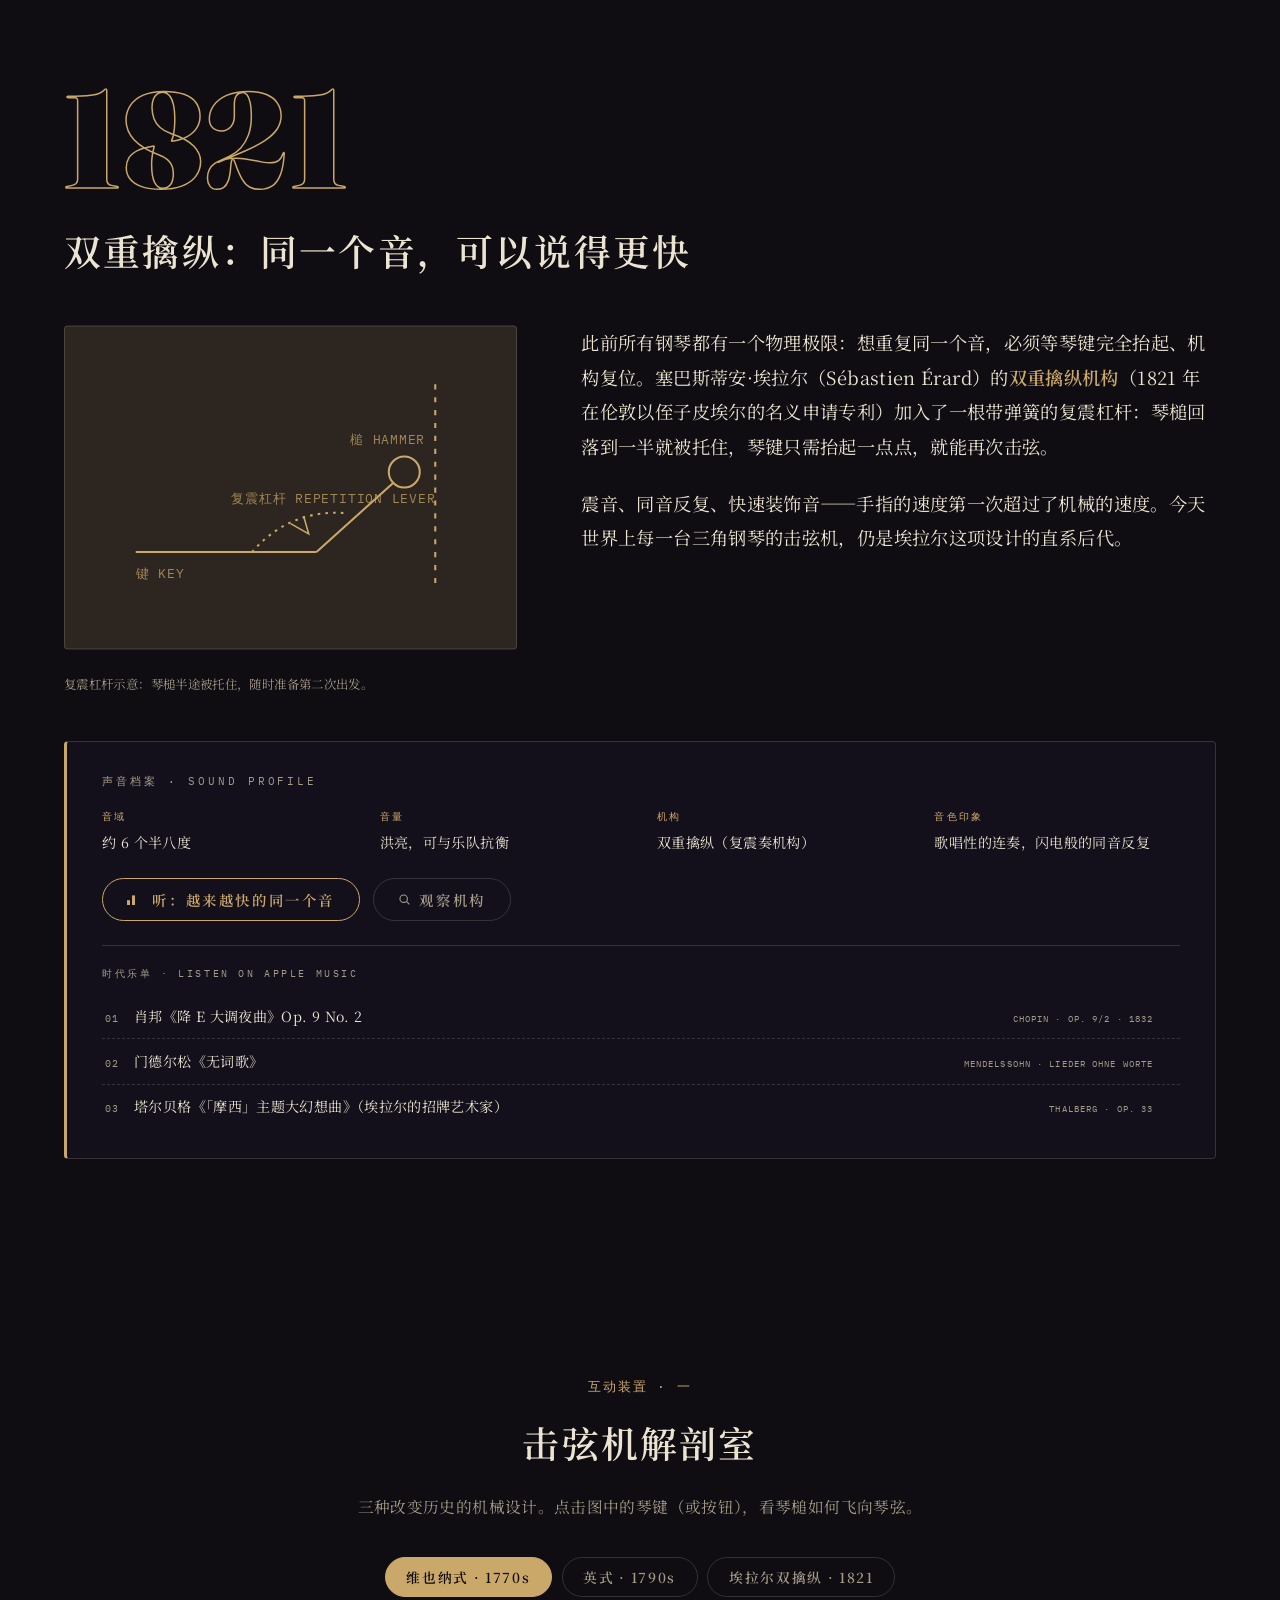
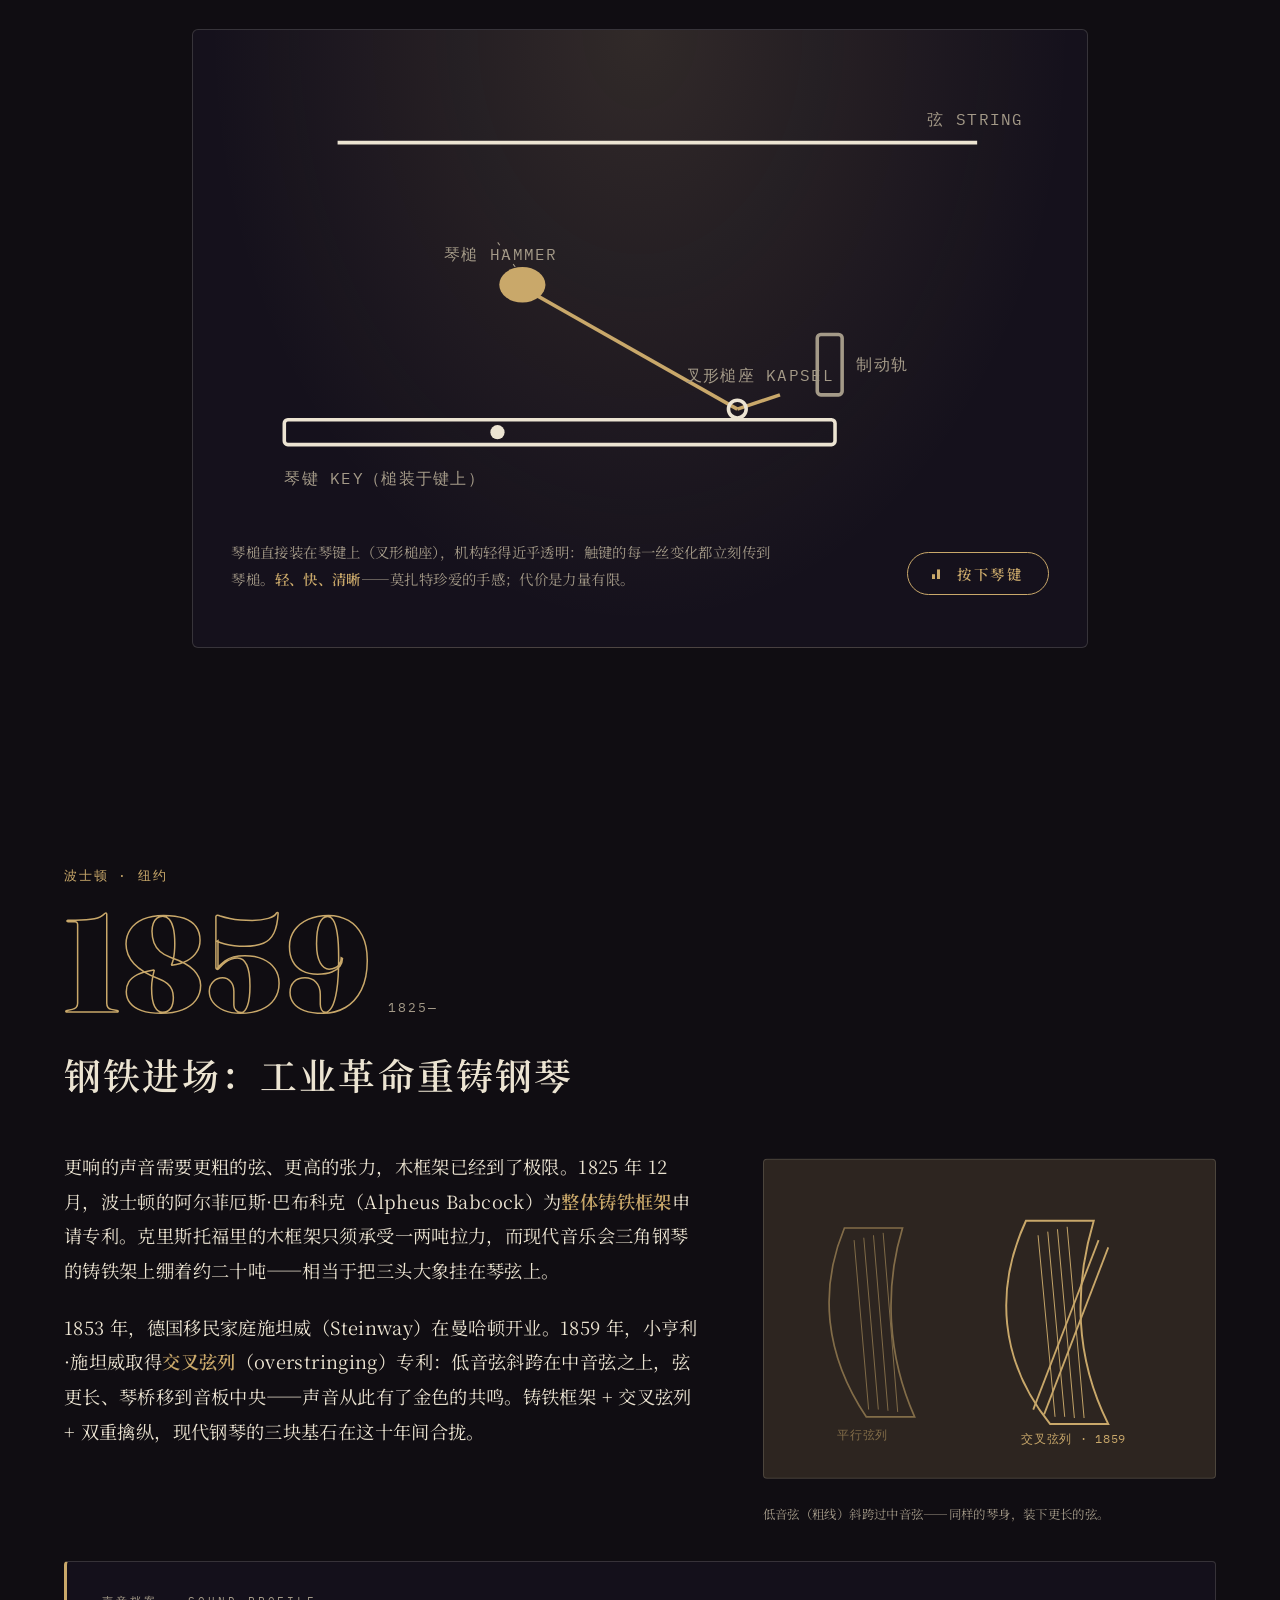
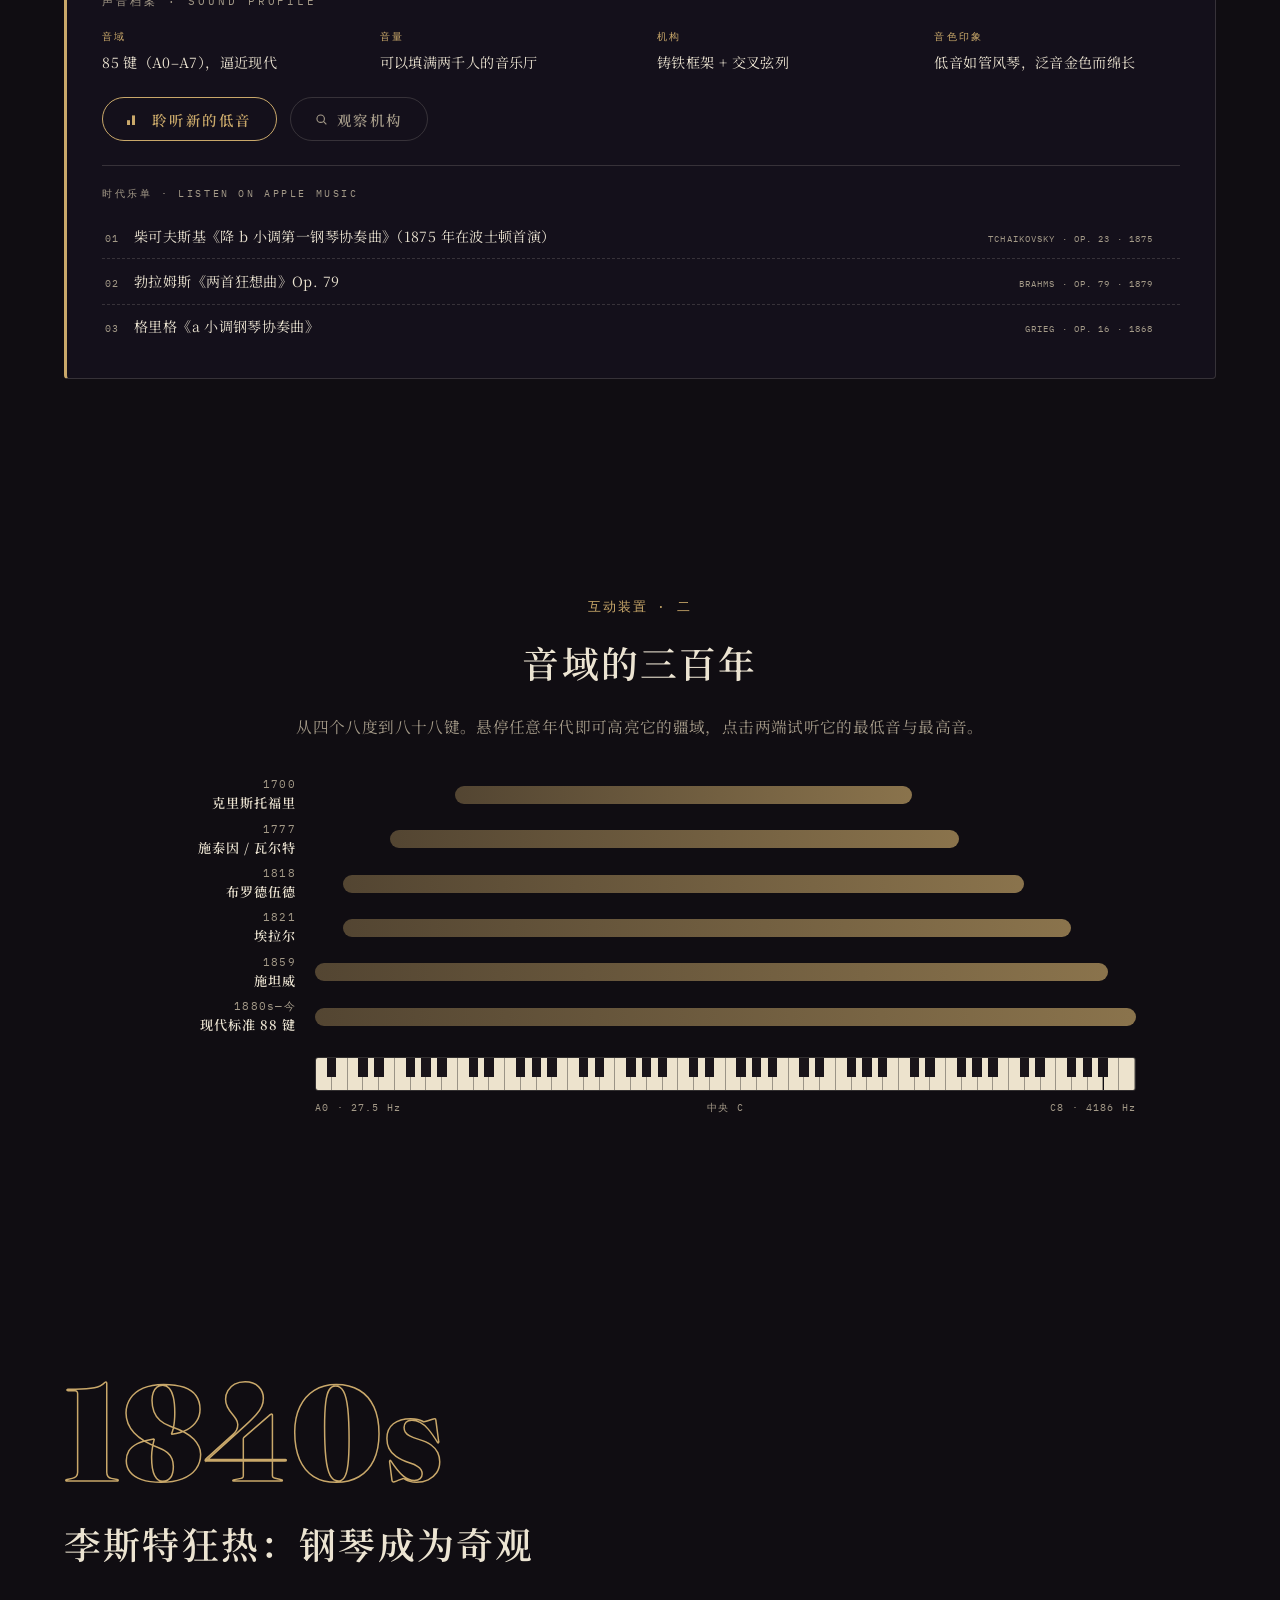
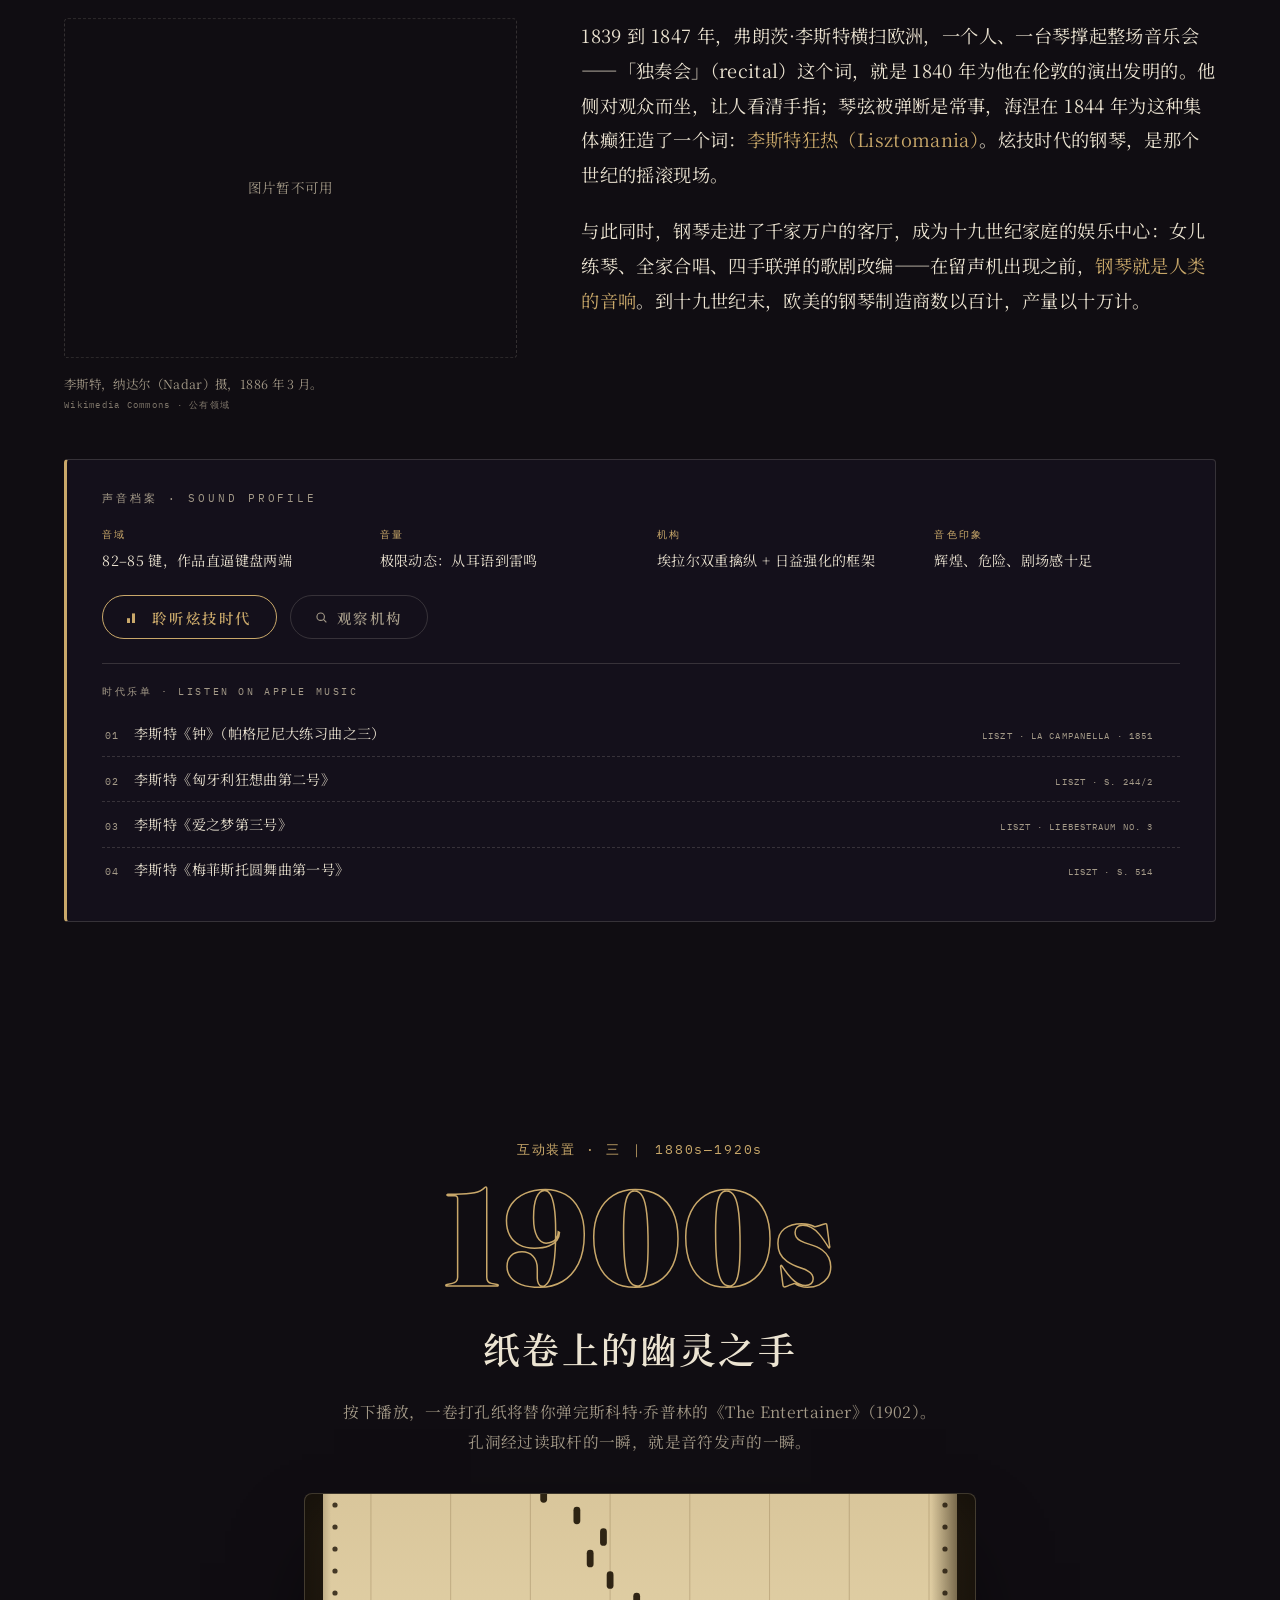
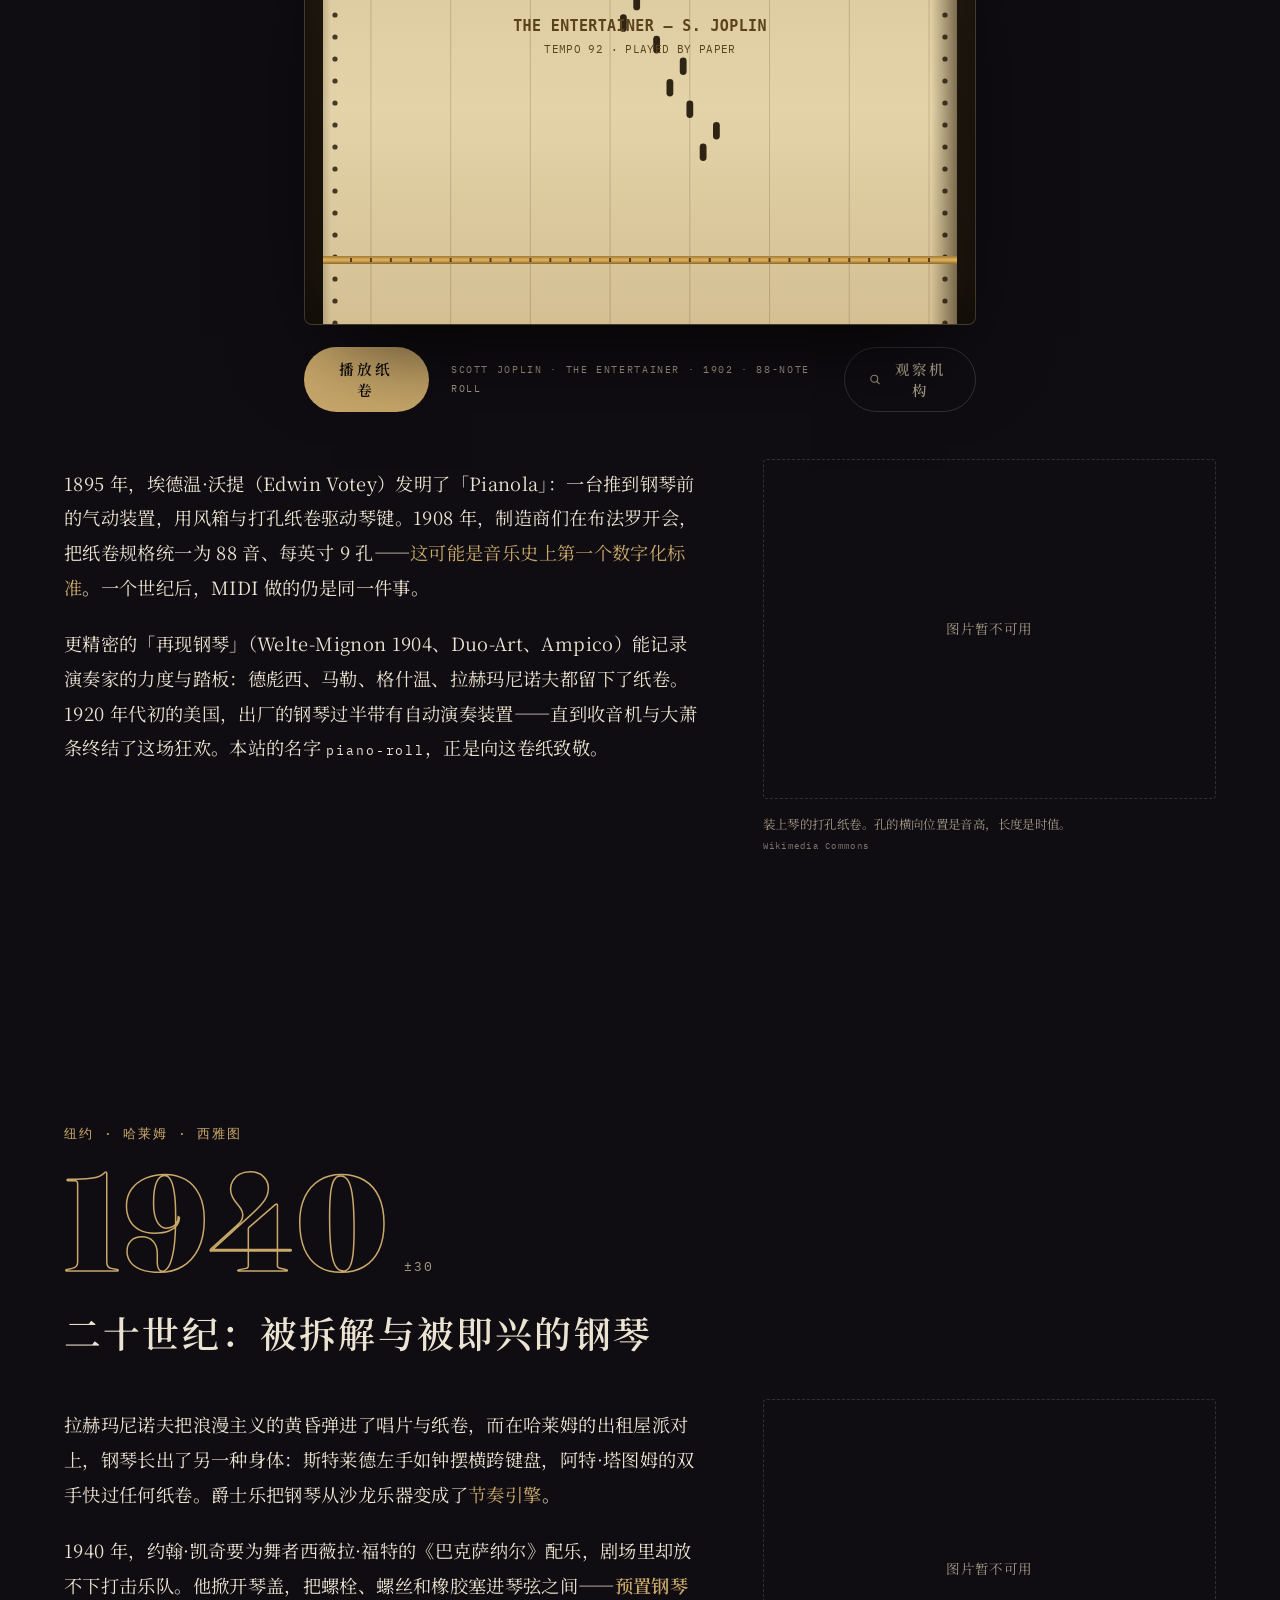
==== commit 7af485e3: "Add fact-checked English edition" ====
--- a/index.html
+++ b/index.html
@@ -8,6 +8,9 @@
   <meta name="keywords" content="钢琴史,钢琴历史,击弦机,Cristofori,fortepiano,piano history,双重擒纵,可听的历史">
   <meta name="author" content="Avenry AI">
   <link rel="canonical" href="https://avenryai.com/labs/arts/piano-history/">
+  <link rel="alternate" hreflang="zh-CN" href="https://avenryai.com/labs/arts/piano-history/">
+  <link rel="alternate" hreflang="en" href="https://avenryai.com/labs/arts/piano-history/index-en.html">
+  <link rel="alternate" hreflang="x-default" href="https://avenryai.com/labs/arts/piano-history/">
 
   <!-- Open Graph / Twitter -->
   <meta property="og:type" content="website">
@@ -73,10 +76,13 @@
   <header class="topbar">
     <a class="topbar-brand" href="#top" data-cursor>可以听的钢琴三百年</a>
     <div class="topbar-era" id="topbar-era" aria-live="polite"></div>
-    <button class="topbar-sound" id="sound-toggle" data-cursor aria-pressed="false" aria-label="声音开关">
-      <svg viewBox="0 0 24 24" width="18" height="18" aria-hidden="true"><path class="icon-on" d="M4 9v6h4l5 4V5L8 9H4z" fill="currentColor"/><path class="icon-wave" d="M16.5 8.5a5 5 0 0 1 0 7M19 6a8.5 8.5 0 0 1 0 12" fill="none" stroke="currentColor" stroke-width="1.6" stroke-linecap="round"/></svg>
-      <span id="sound-label">声音</span>
-    </button>
+    <div class="topbar-actions">
+      <a class="topbar-lang mono" href="index-en.html" lang="en" hreflang="en" data-cursor aria-label="Switch to English">EN</a>
+      <button class="topbar-sound" id="sound-toggle" data-cursor aria-pressed="false" aria-label="声音开关">
+        <svg viewBox="0 0 24 24" width="18" height="18" aria-hidden="true"><path class="icon-on" d="M4 9v6h4l5 4V5L8 9H4z" fill="currentColor"/><path class="icon-wave" d="M16.5 8.5a5 5 0 0 1 0 7M19 6a8.5 8.5 0 0 1 0 12" fill="none" stroke="currentColor" stroke-width="1.6" stroke-linecap="round"/></svg>
+        <span id="sound-label">声音</span>
+      </button>
+    </div>
   </header>
 
   <!-- Progress rail: a punched paper roll running beside the page -->
@@ -249,7 +255,7 @@
             <p>1818 年，托马斯·布罗德伍德把一台六个八度（C1–C7）的三角钢琴从伦敦运到维也纳，赠予几乎全聋的贝多芬。贝多芬珍爱这台琴直到去世。也正是在这两年，他写下了钢琴史上最庞然的《「槌子键琴」奏鸣曲》Op. 106——那是写给<em>未来的钢琴</em>的音乐：更宽的音域、更大的音量、更长的呼吸。</p>
           </div>
           <figure class="chapter-figure reveal" data-parallax>
-            <img loading="lazy" src="https://upload.wikimedia.org/wikipedia/commons/thumb/6/6f/Beethoven.jpg/960px-Beethoven.jpg" alt="施蒂勒绘制的贝多芬肖像，1820年" onerror="this.closest('figure').classList.add('img-failed')">
+            <img loading="lazy" src="assets/beethoven-1820.jpg" alt="施蒂勒绘制的贝多芬肖像，1820年" onerror="this.closest('figure').classList.add('img-failed')">
             <figcaption>贝多芬肖像，施蒂勒（J. K. Stieler）绘，1820 年。<span class="mono">Wikimedia Commons · 公有领域</span></figcaption>
           </figure>
         </div>
--- a/css/base.css
+++ b/css/base.css
@@ -21,6 +21,15 @@
   --accent: #c9a86a;
   --accent-soft: rgba(201, 168, 106, 0.14);
   --line: rgba(236, 228, 210, 0.16);
+}
+
+html[lang='en'] {
+  --font-body: 'Fraunces', 'Iowan Old Style', 'Baskerville', Georgia, serif;
+}
+
+html[lang='en'] body {
+  line-height: 1.72;
+  letter-spacing: 0.012em;
 }
 
 *,
--- a/css/layout.css
+++ b/css/layout.css
@@ -39,6 +39,34 @@
   transition: opacity 0.6s ease;
 }
 
+.topbar-actions {
+  display: inline-flex;
+  align-items: center;
+  gap: 0.55rem;
+}
+
+.topbar-lang {
+  display: inline-grid;
+  place-items: center;
+  min-width: 2.5rem;
+  min-height: 2.1rem;
+  padding: 0.35rem 0.65rem;
+  color: var(--ink-dim);
+  border: 1px solid var(--line);
+  border-radius: 999px;
+  font-size: 0.66rem;
+  letter-spacing: 0.16em;
+  text-decoration: none;
+  transition: color 0.3s ease, border-color 0.3s ease, background-color 0.3s ease;
+}
+
+.topbar-lang:hover,
+.topbar-lang:focus-visible {
+  color: var(--accent);
+  border-color: var(--accent);
+  background: color-mix(in srgb, var(--accent) 8%, transparent);
+}
+
 .topbar-sound {
   display: inline-flex;
   align-items: center;
@@ -56,6 +84,20 @@
 .topbar-sound:hover { color: var(--accent); border-color: var(--accent); }
 .topbar-sound[aria-pressed='true'] { color: var(--accent); border-color: var(--accent); }
 .topbar-sound[aria-pressed='false'] .icon-wave { opacity: 0.2; }
+
+html[lang='en'] .topbar-brand {
+  letter-spacing: 0.12em;
+}
+
+html[lang='en'] .hero-title {
+  max-width: 12ch;
+  font-size: clamp(3.45rem, 8.4vw, 8.8rem);
+  line-height: 0.92;
+}
+
+html[lang='en'] .chapter-title {
+  text-wrap: balance;
+}
 
 /* --------------------------------------------------------------------------
    Progress rail — a punched paper strip beside the page
@@ -128,6 +170,32 @@
   .rail { display: none; }
 }
 
+@media (max-width: 560px) {
+  .topbar {
+    gap: 0.55rem;
+  }
+
+  .topbar-brand {
+    max-width: 48vw;
+    overflow: hidden;
+    text-overflow: ellipsis;
+    white-space: nowrap;
+  }
+
+  .topbar-actions {
+    gap: 0.35rem;
+  }
+
+  .topbar-lang {
+    min-width: 2.2rem;
+    padding-inline: 0.5rem;
+  }
+
+  .topbar-sound {
+    padding-inline: 0.65rem;
+  }
+}
+
 /* --------------------------------------------------------------------------
    Hero
    -------------------------------------------------------------------------- */
@@ -138,6 +206,10 @@
   place-items: center;
   overflow: hidden;
   padding: 4rem 1.5rem calc(var(--dock-height) + 2rem);
+}
+
+.chapter {
+  scroll-margin-top: 4.75rem;
 }
 
 .hero-canvas {
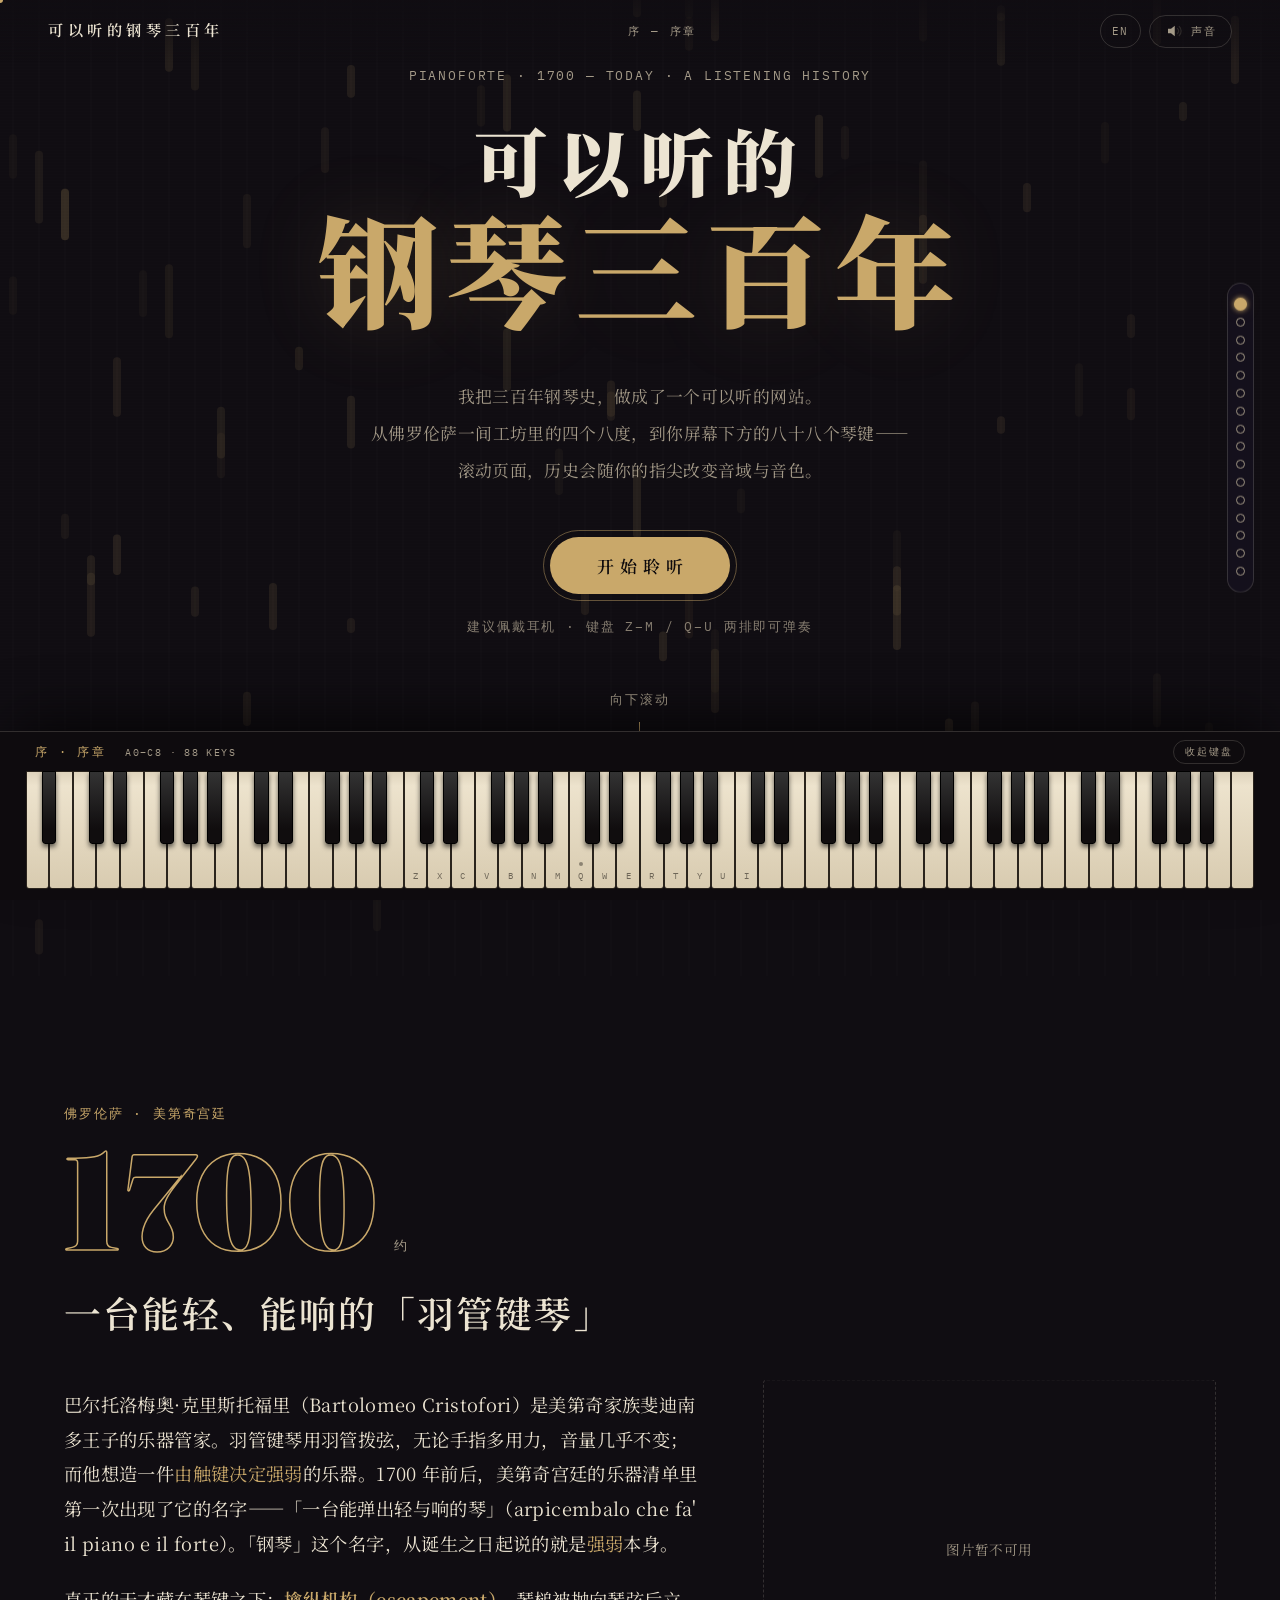
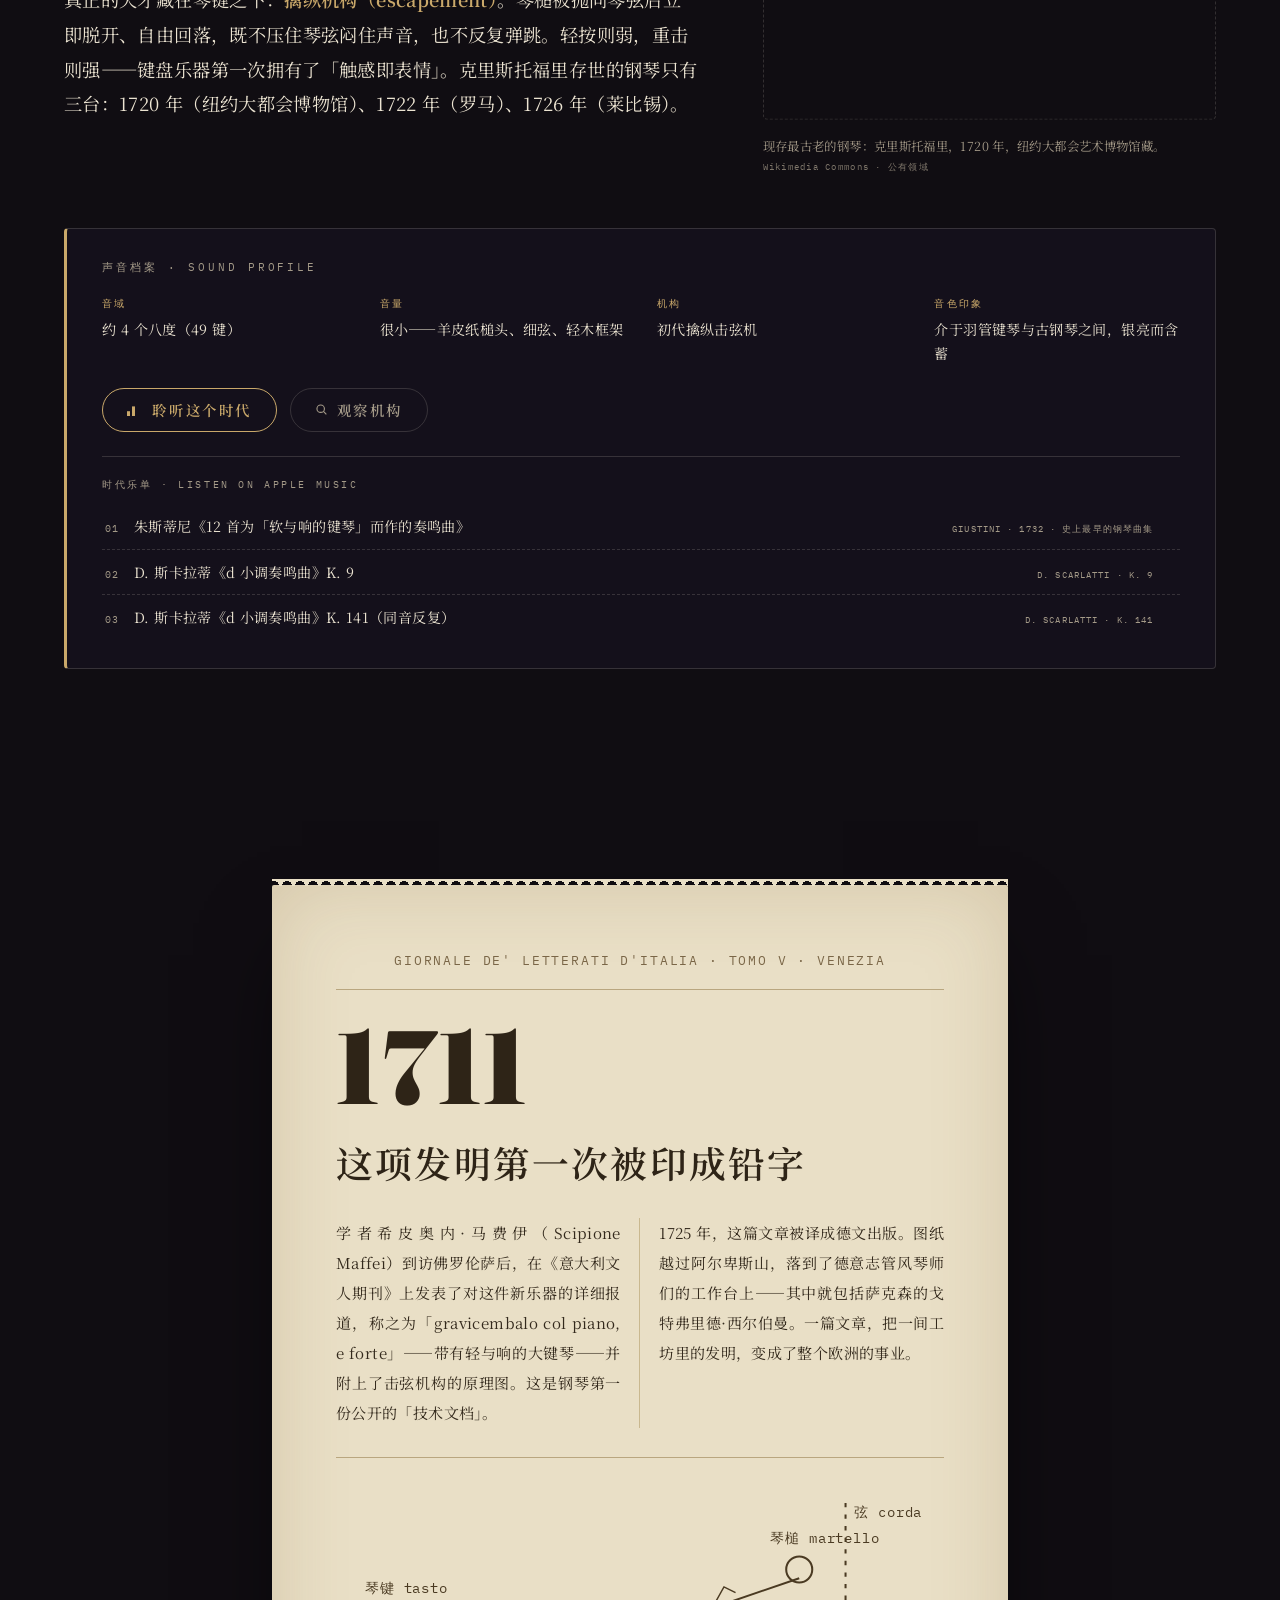
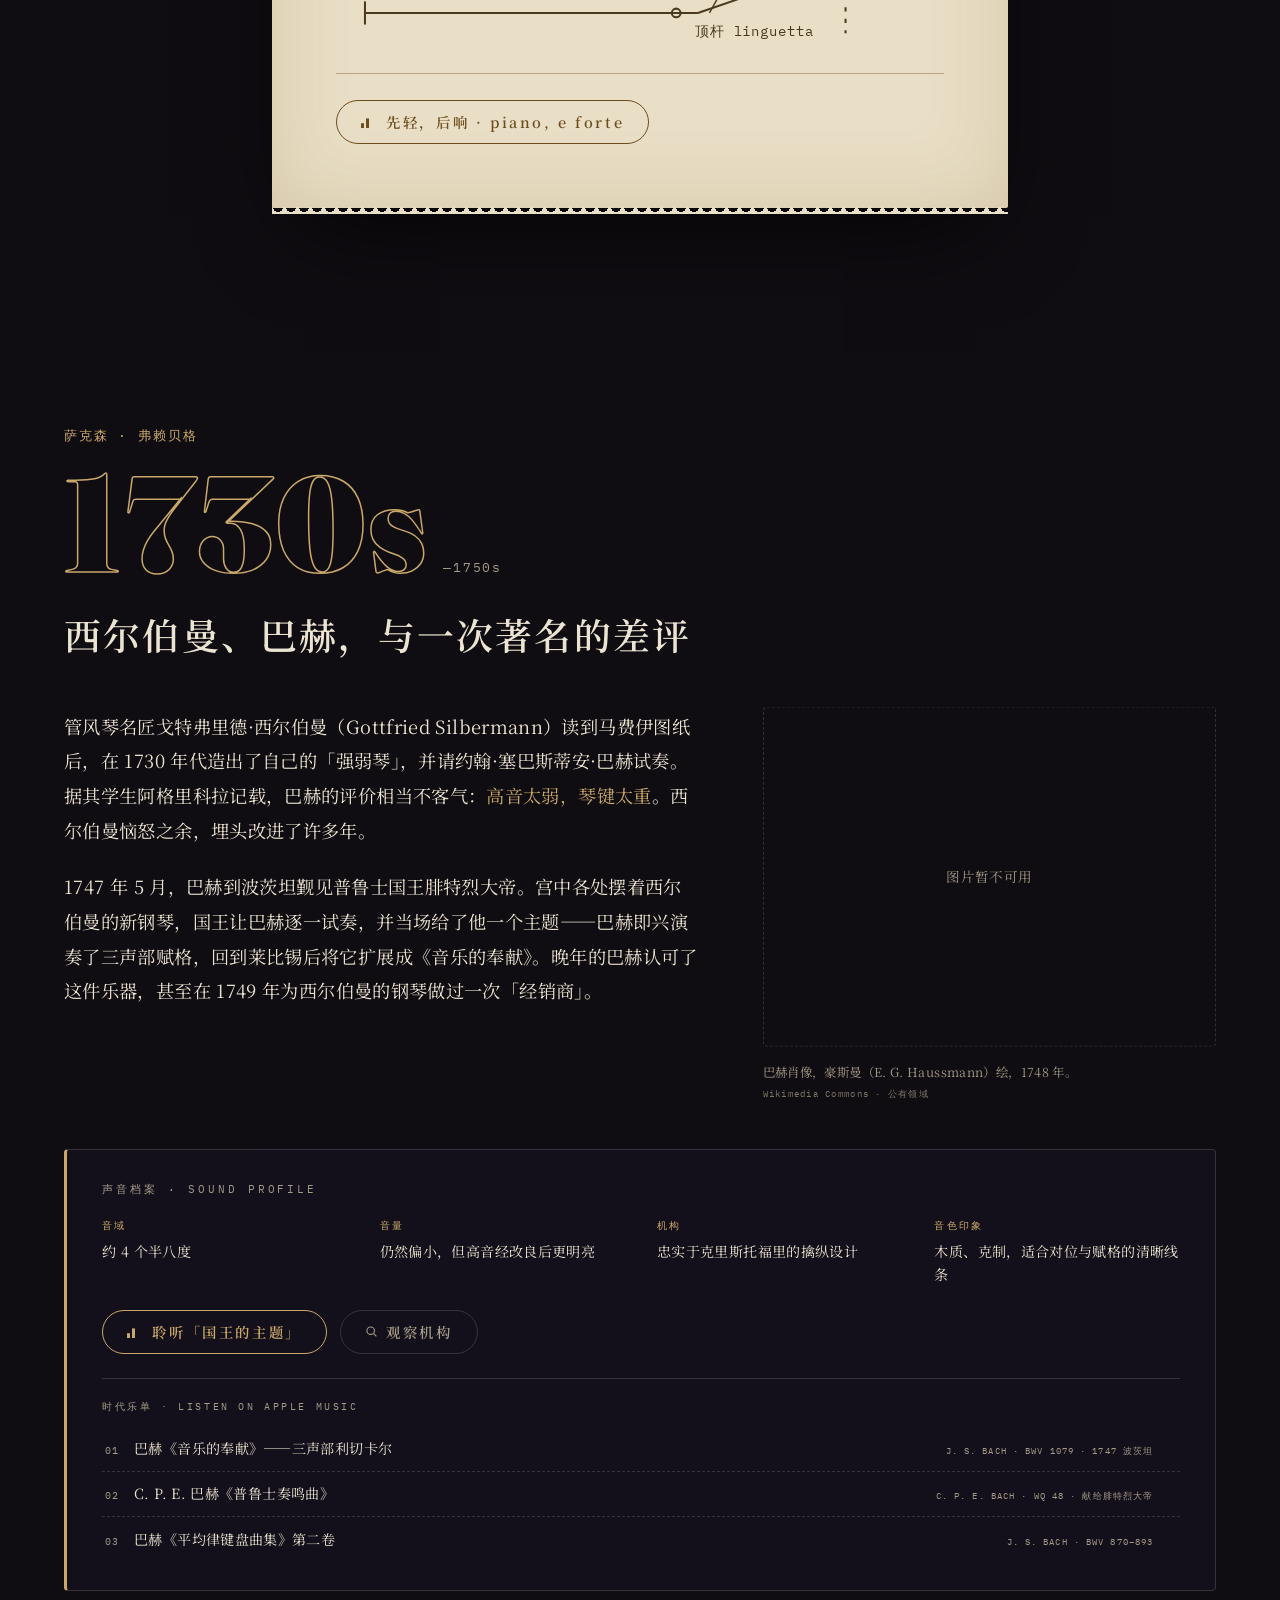
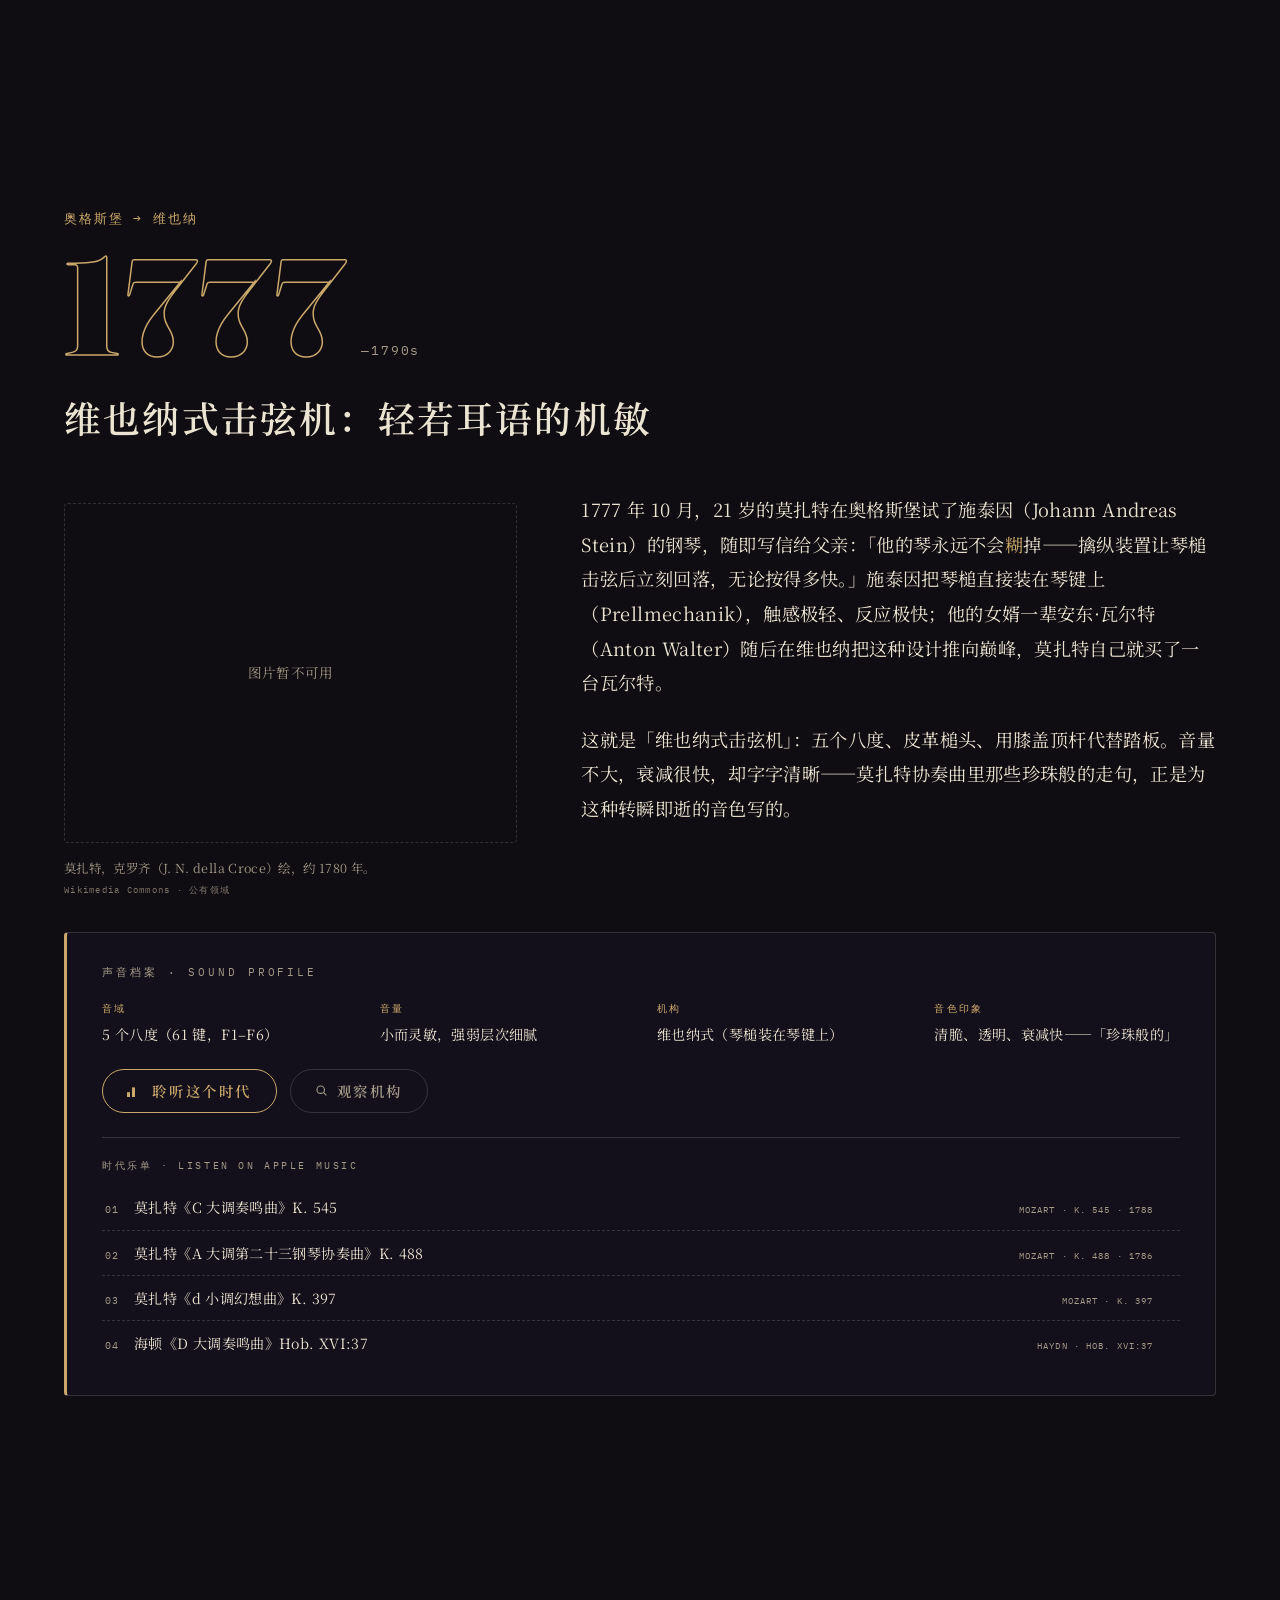
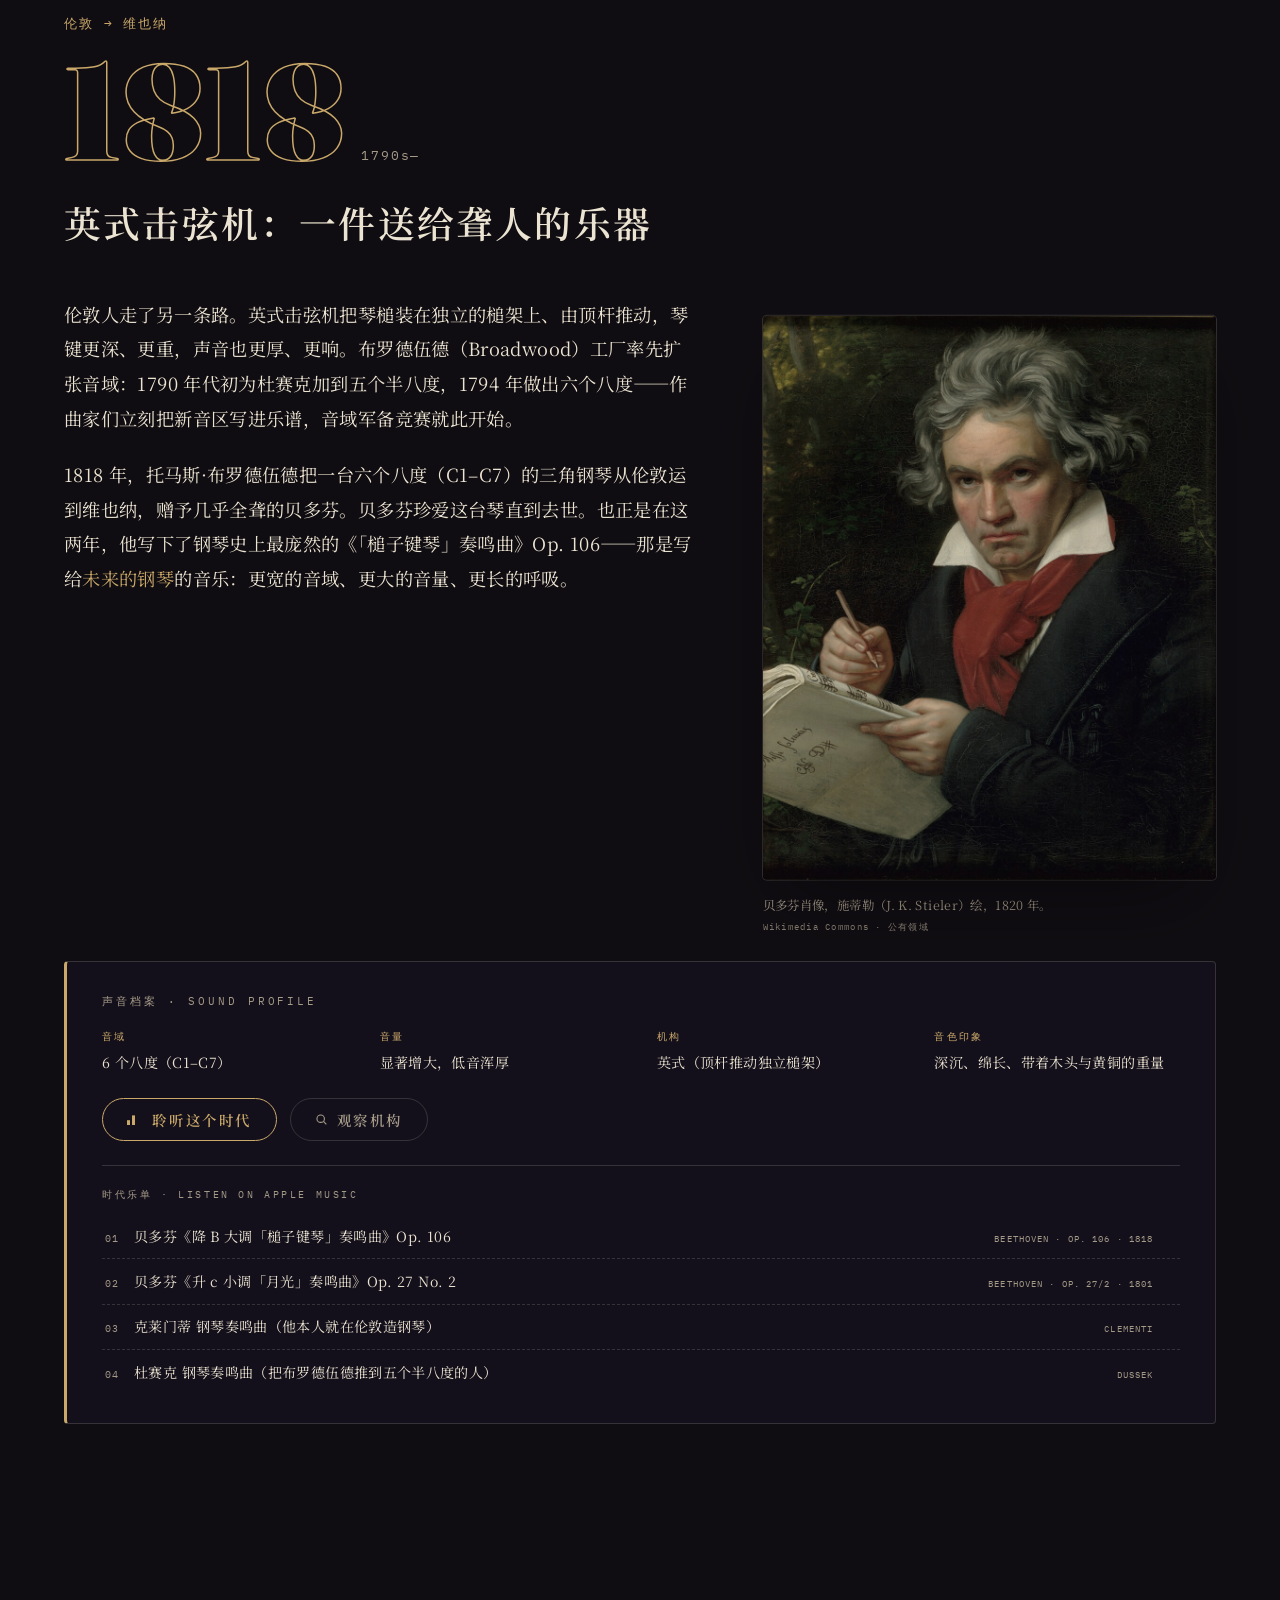
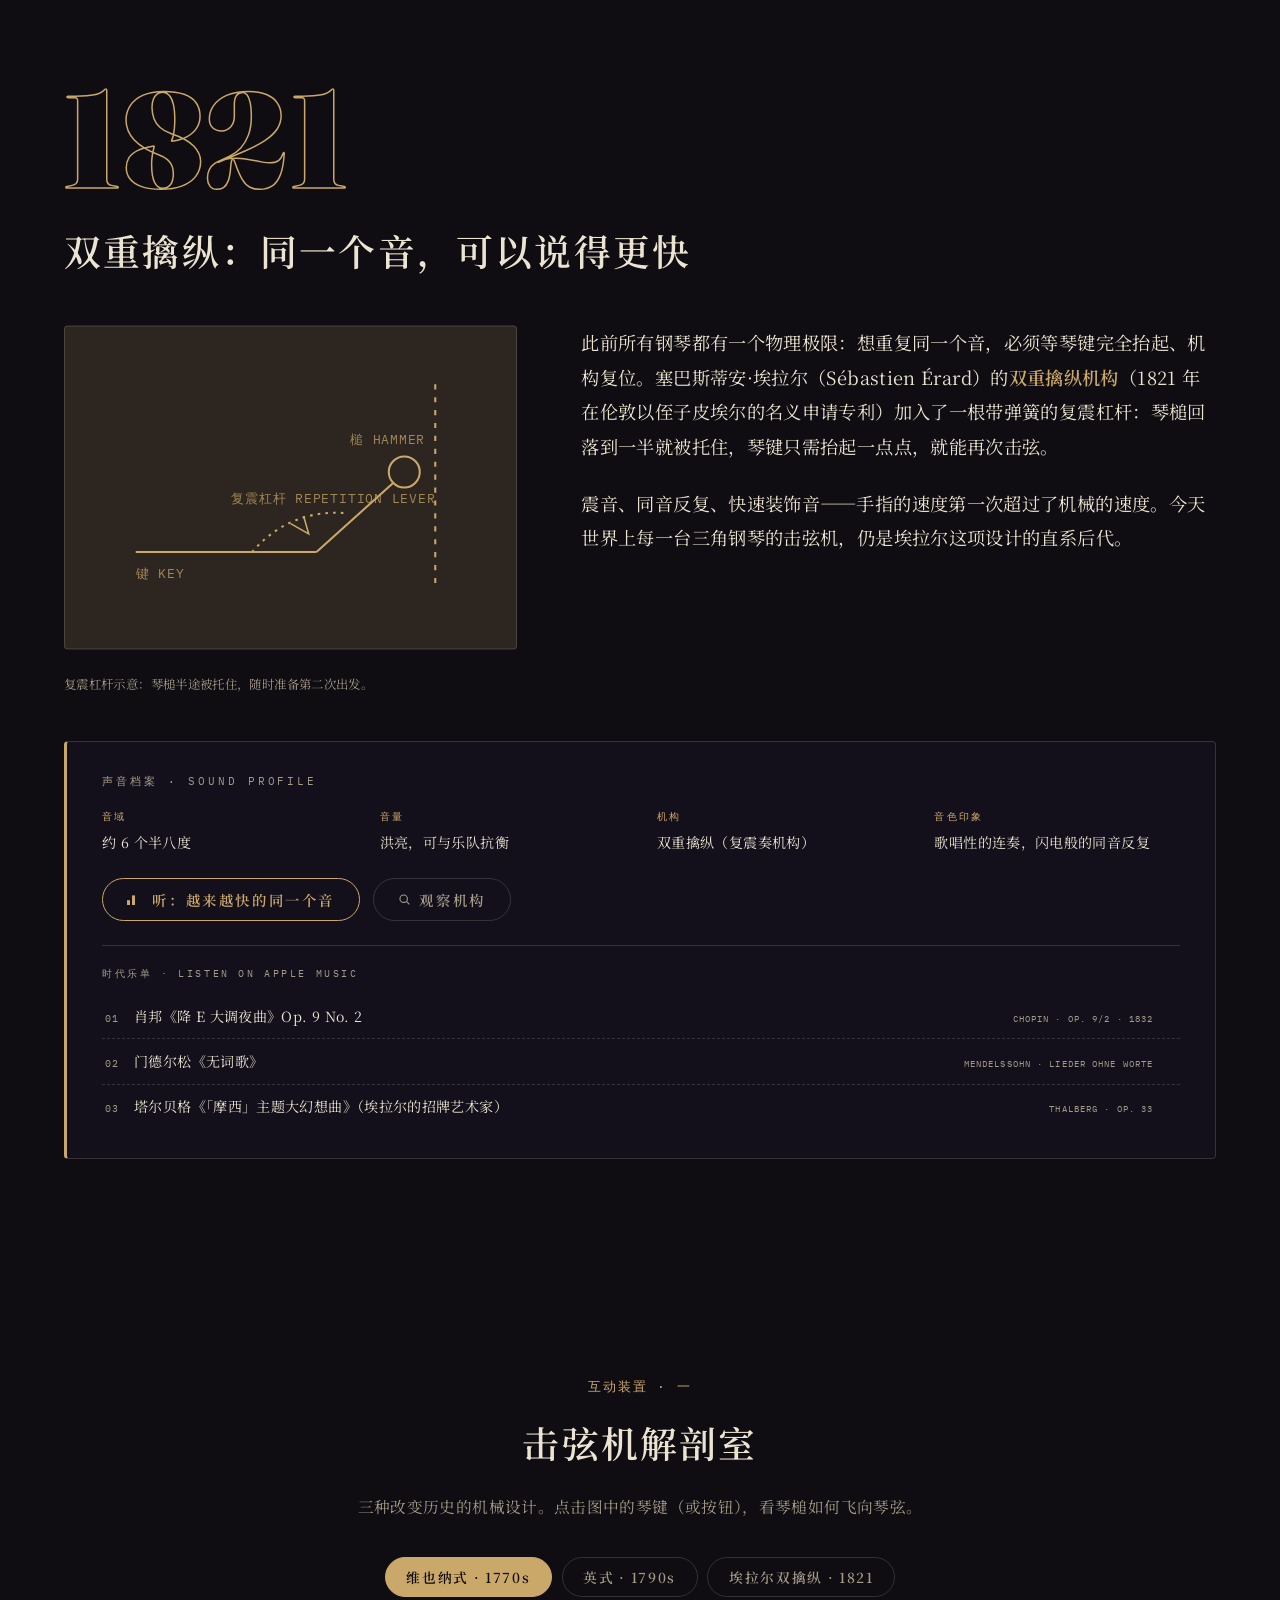
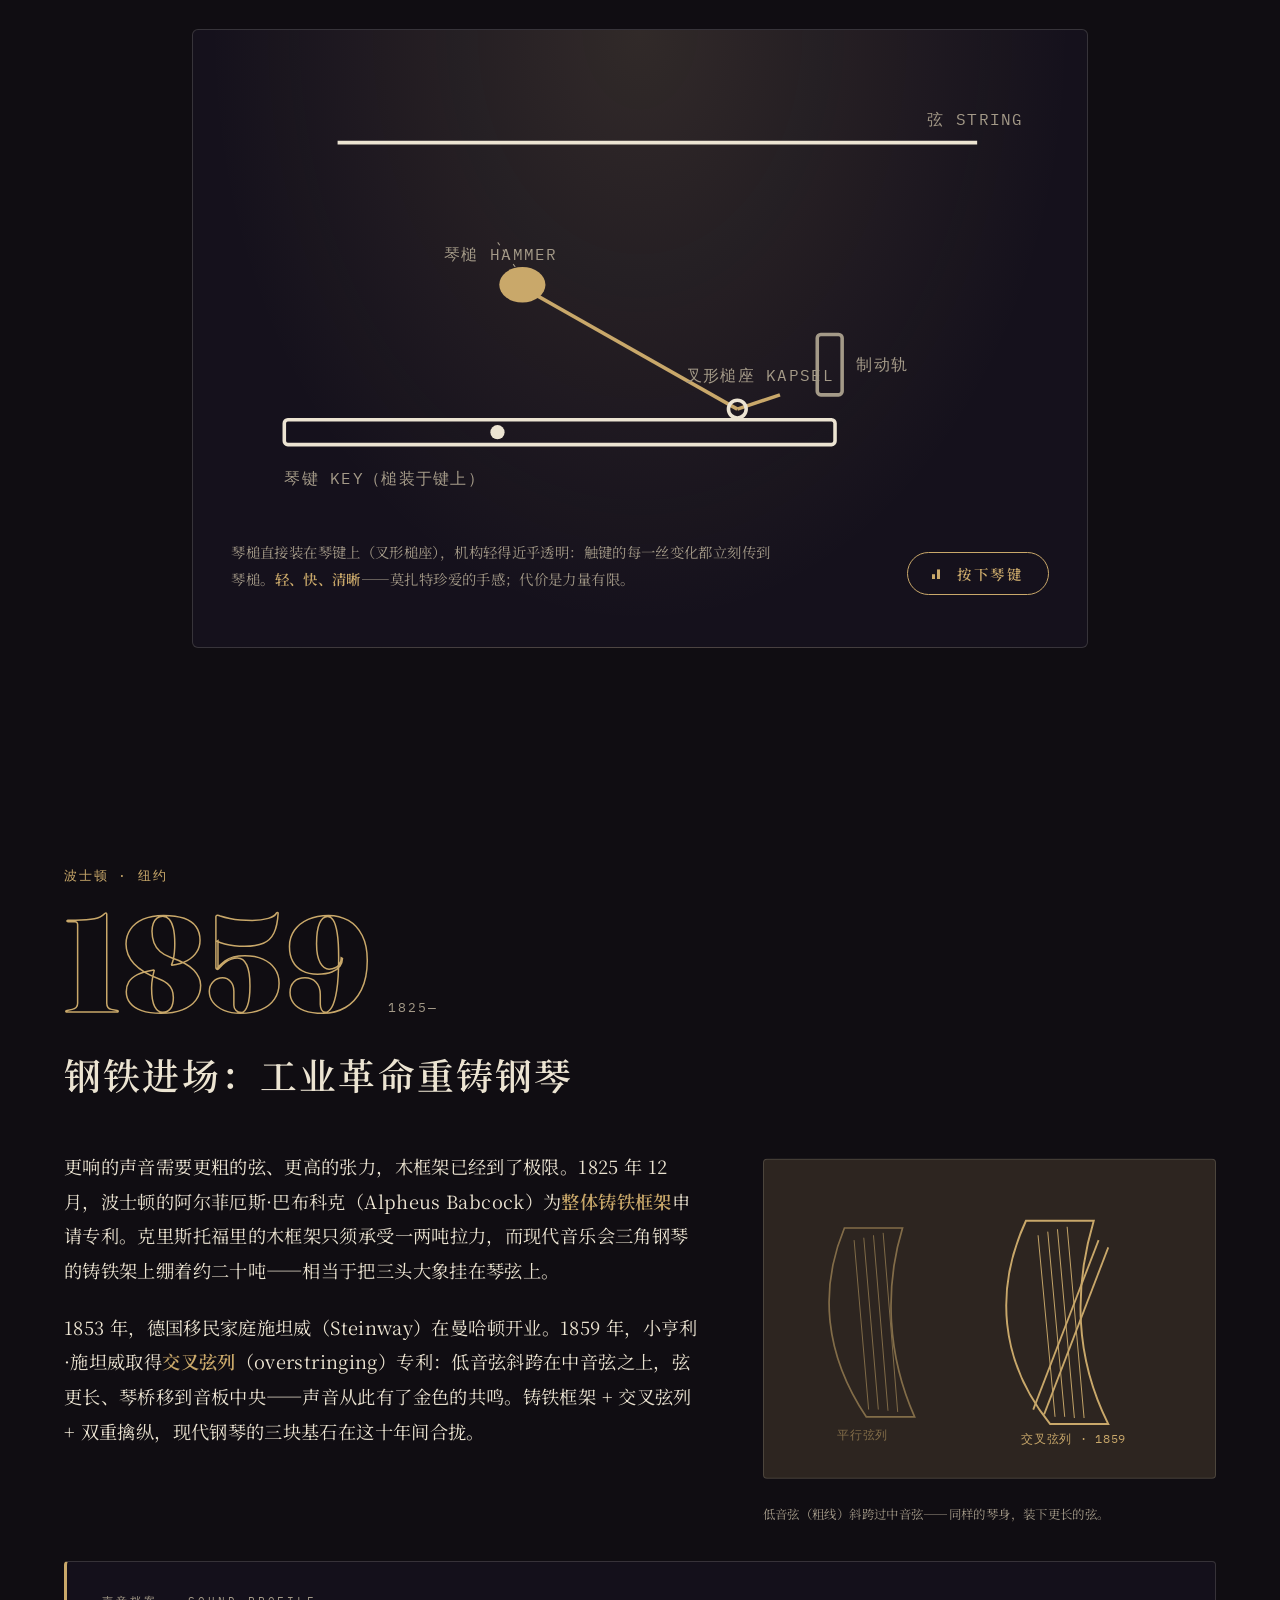
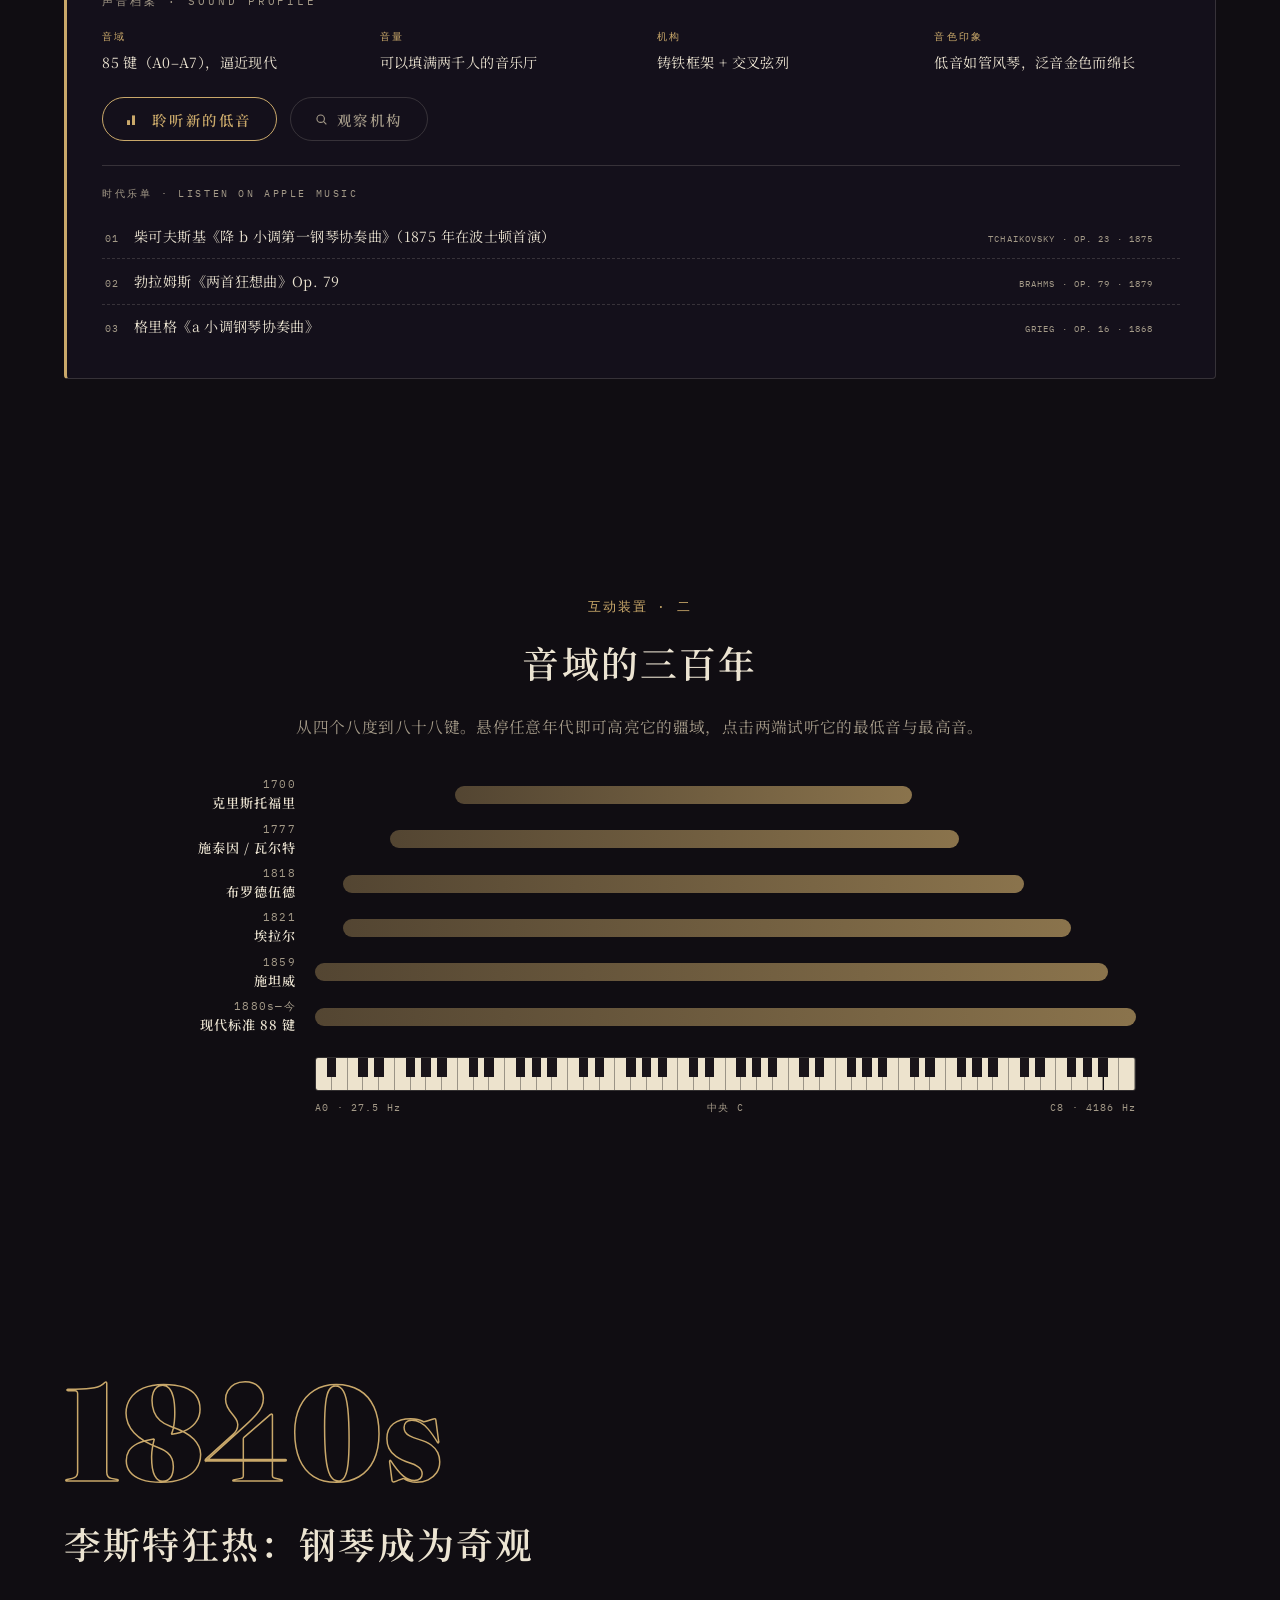
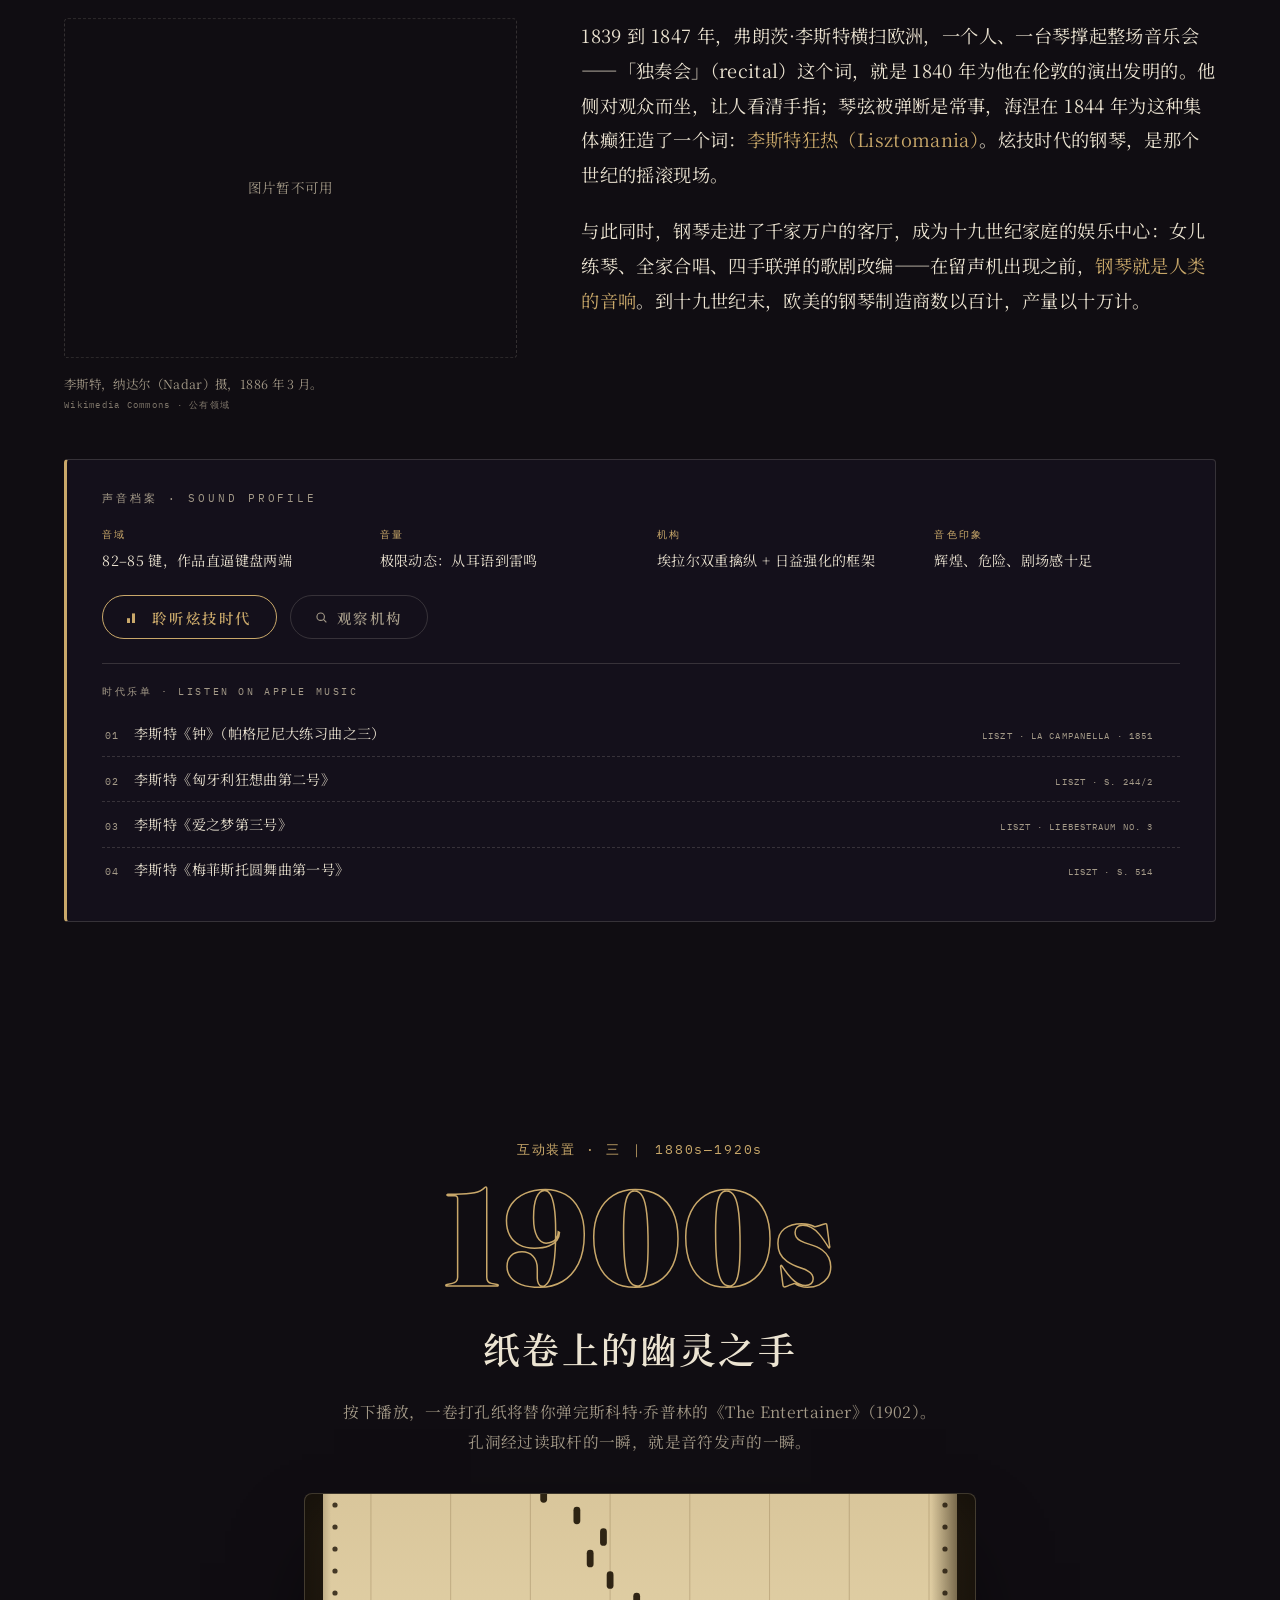
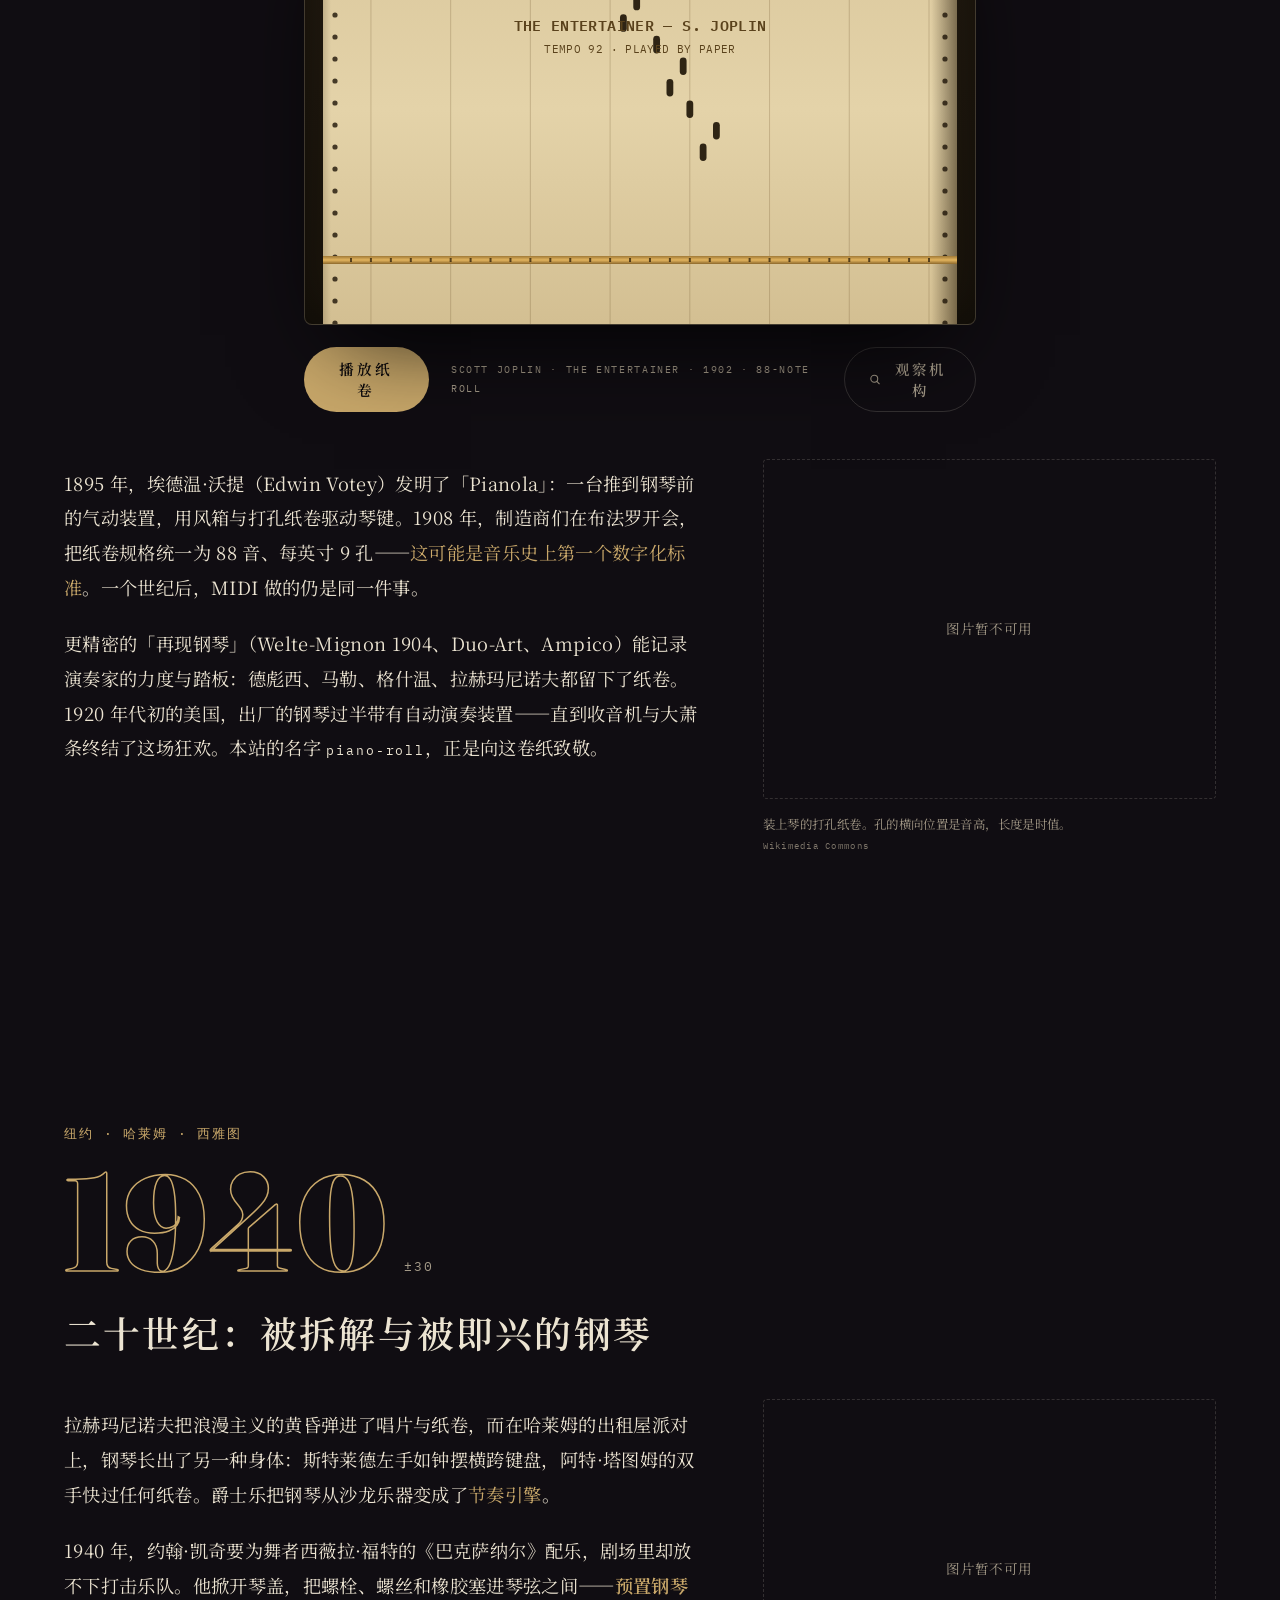
==== commit e4be8eed: "Add Vercel Web Analytics" ====
--- a/index.html
+++ b/index.html
@@ -66,6 +66,18 @@
     }
   }
   </script>
+  <script>
+    if (!['localhost', '127.0.0.1', '[::1]'].includes(window.location.hostname)) {
+      window.va = window.va || function () {
+        (window.vaq = window.vaq || []).push(arguments);
+      };
+
+      const analyticsScript = document.createElement('script');
+      analyticsScript.defer = true;
+      analyticsScript.src = '/_vercel/insights/script.js';
+      document.head.appendChild(analyticsScript);
+    }
+  </script>
 </head>
 <body data-era="prelude">
 
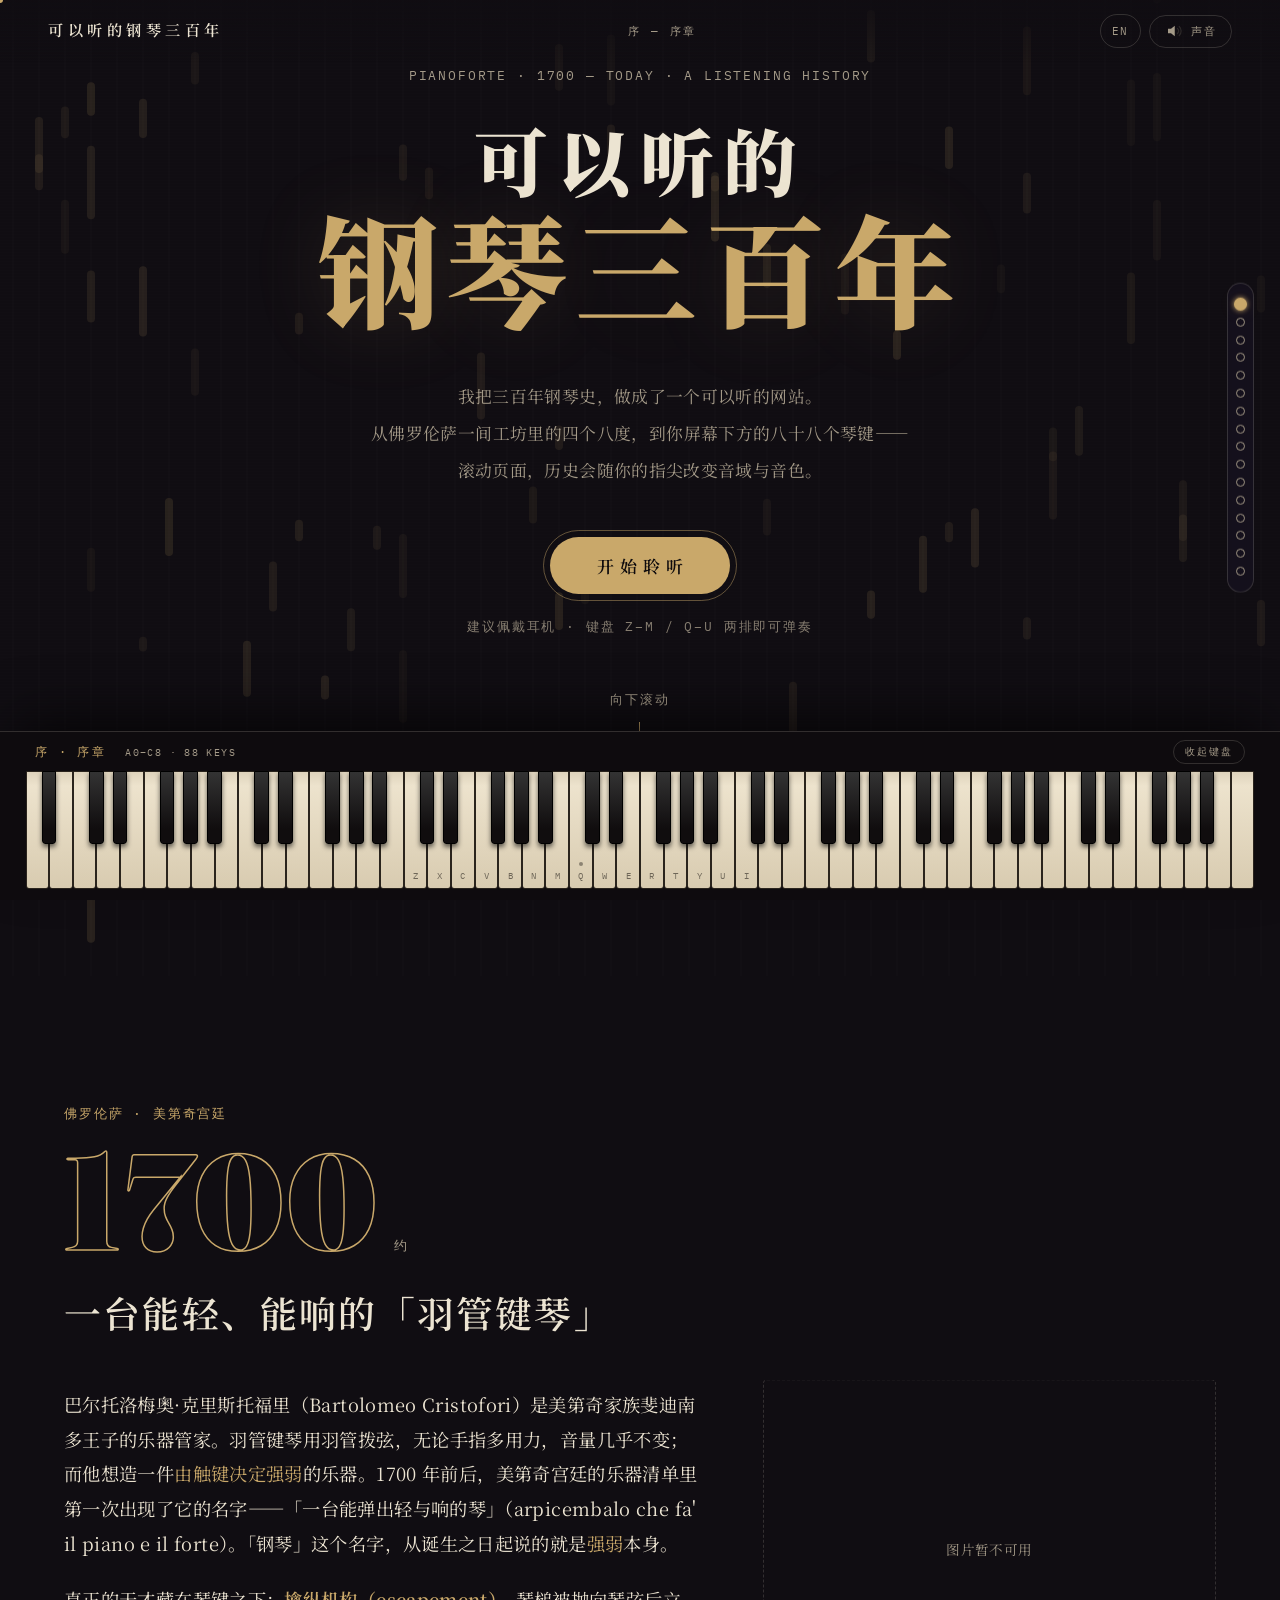
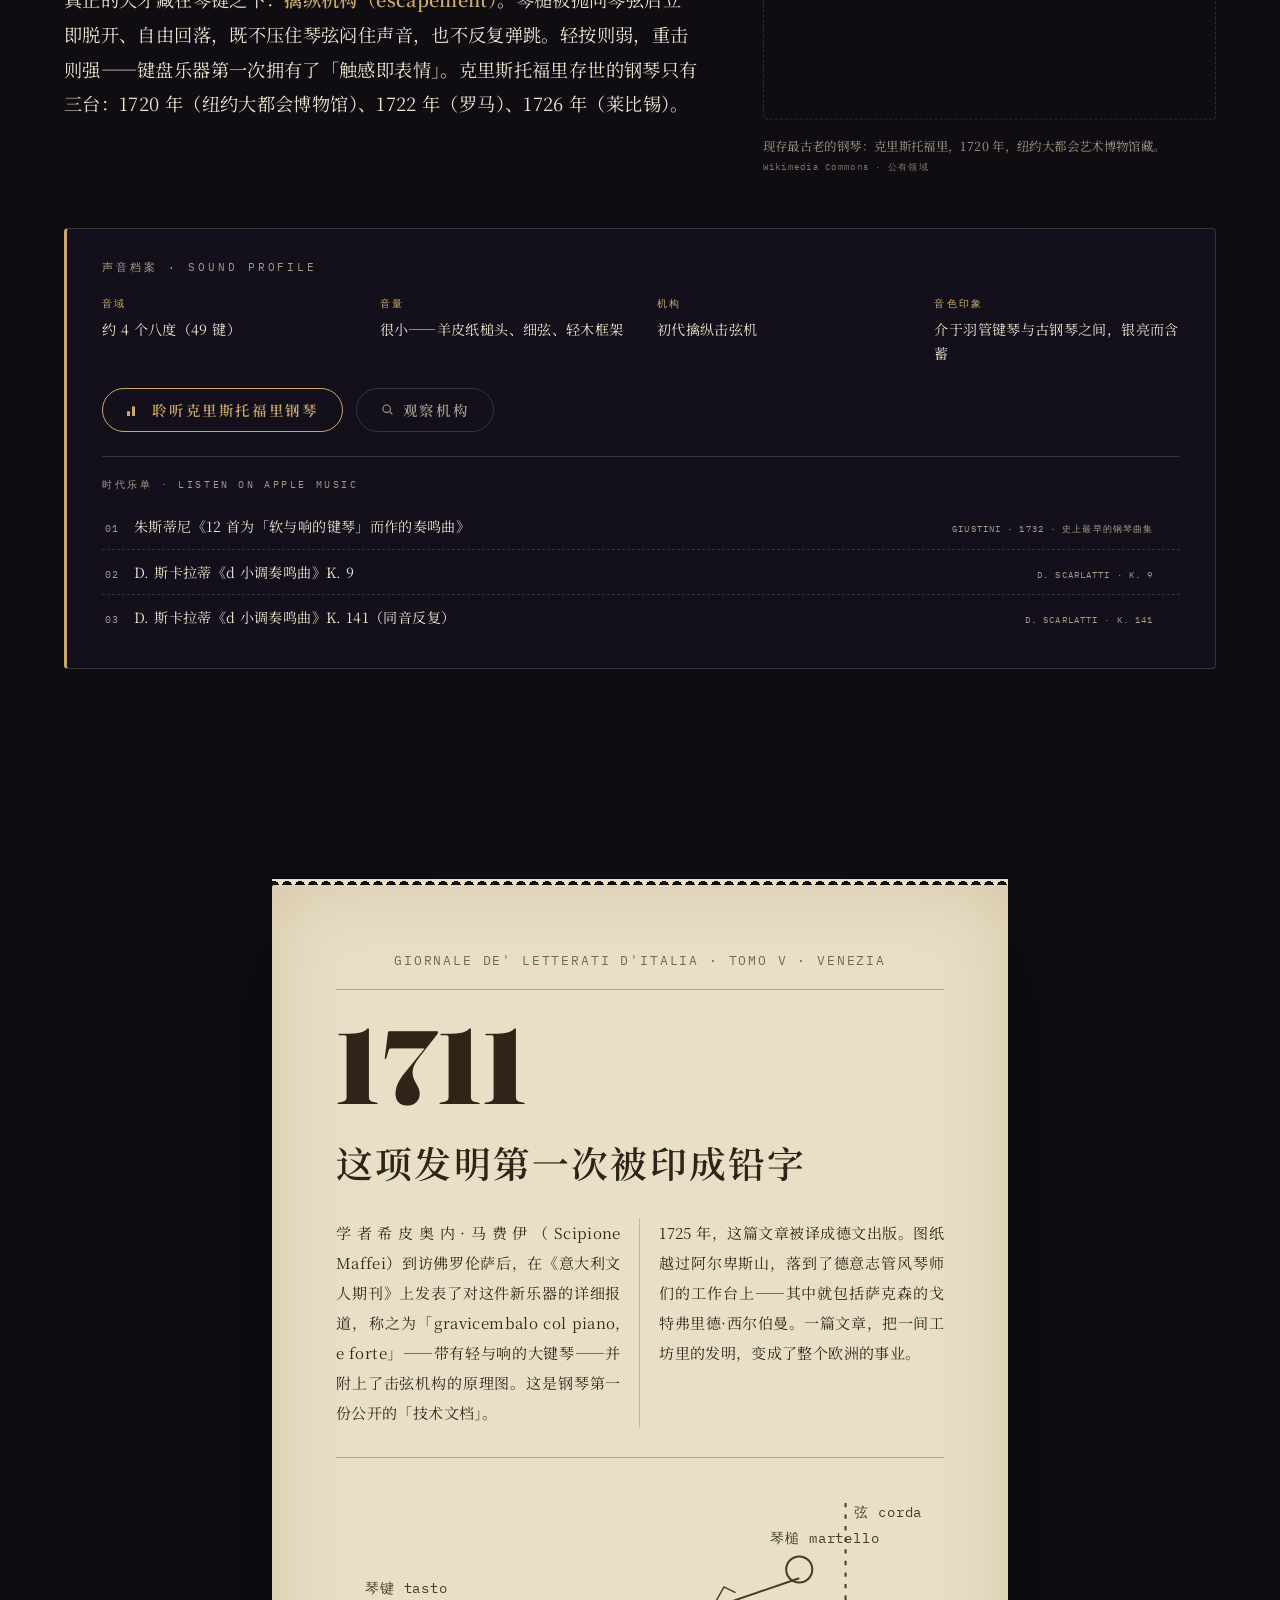
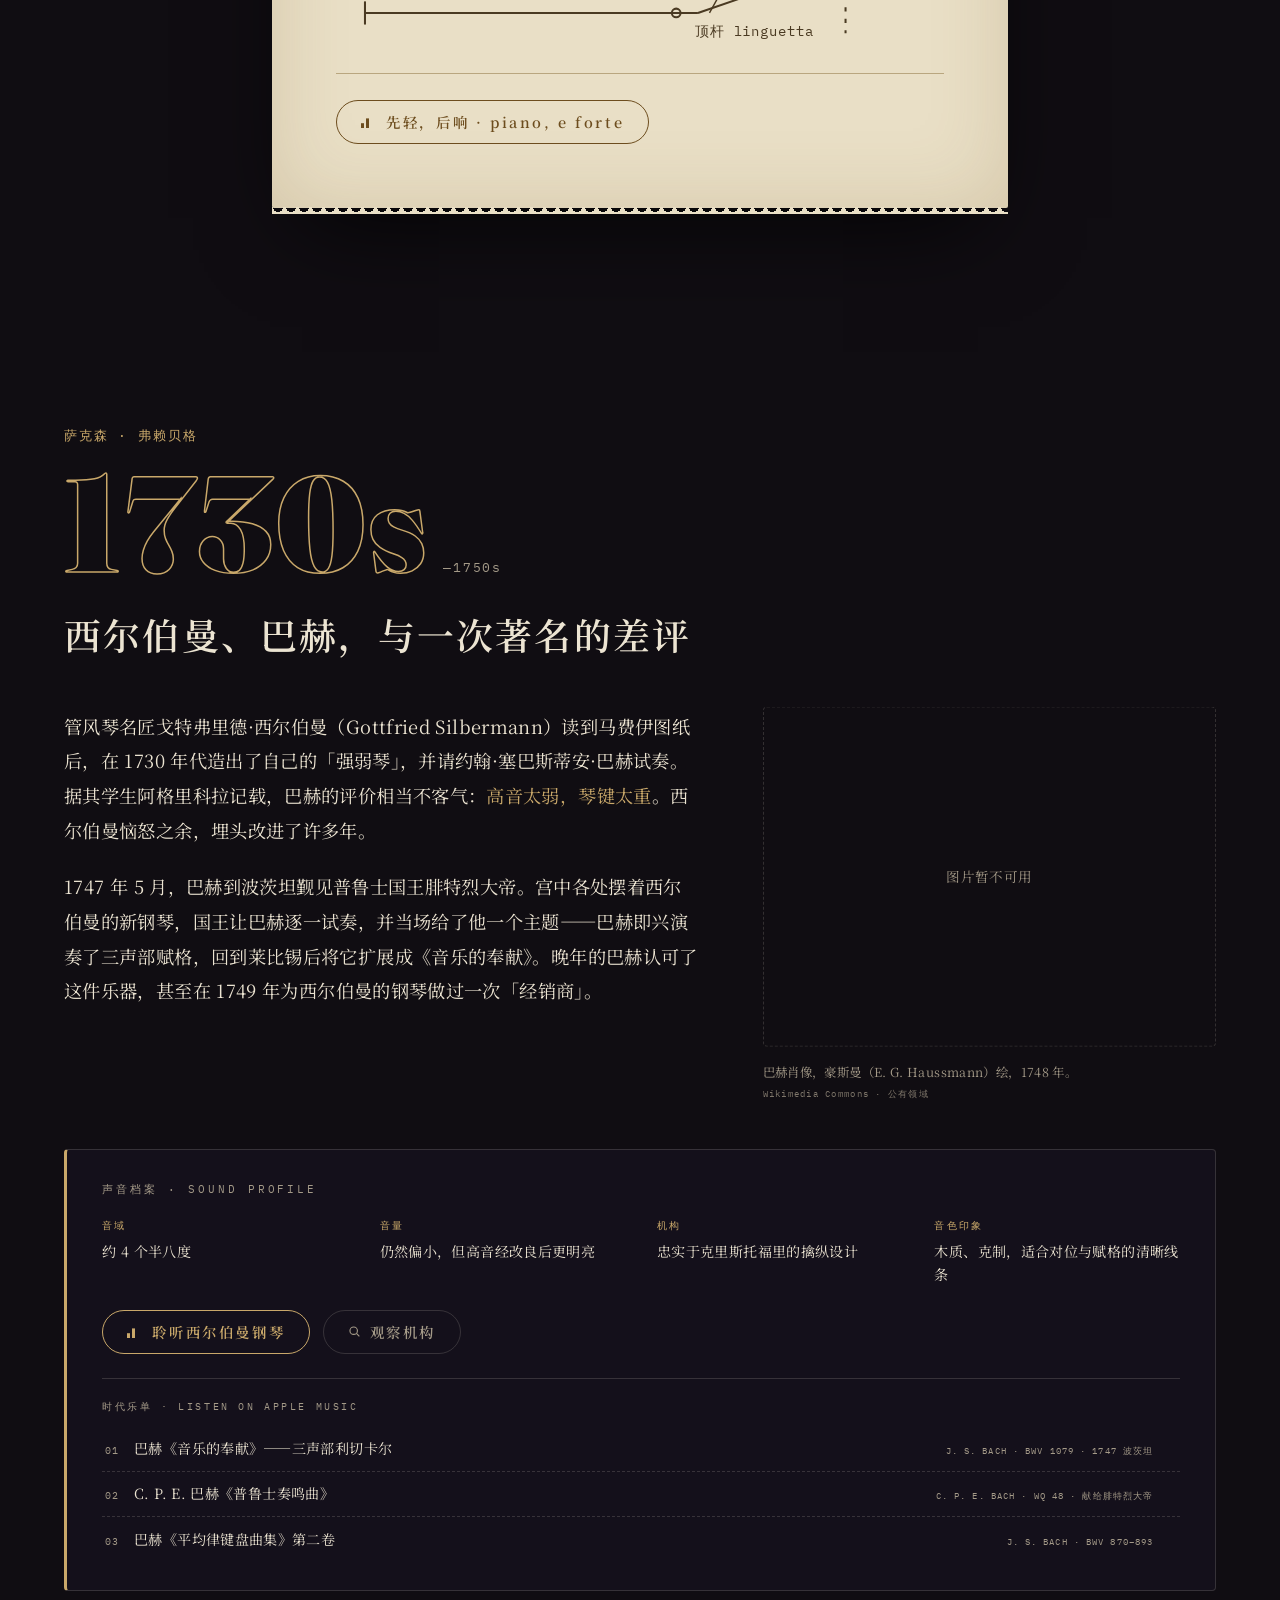
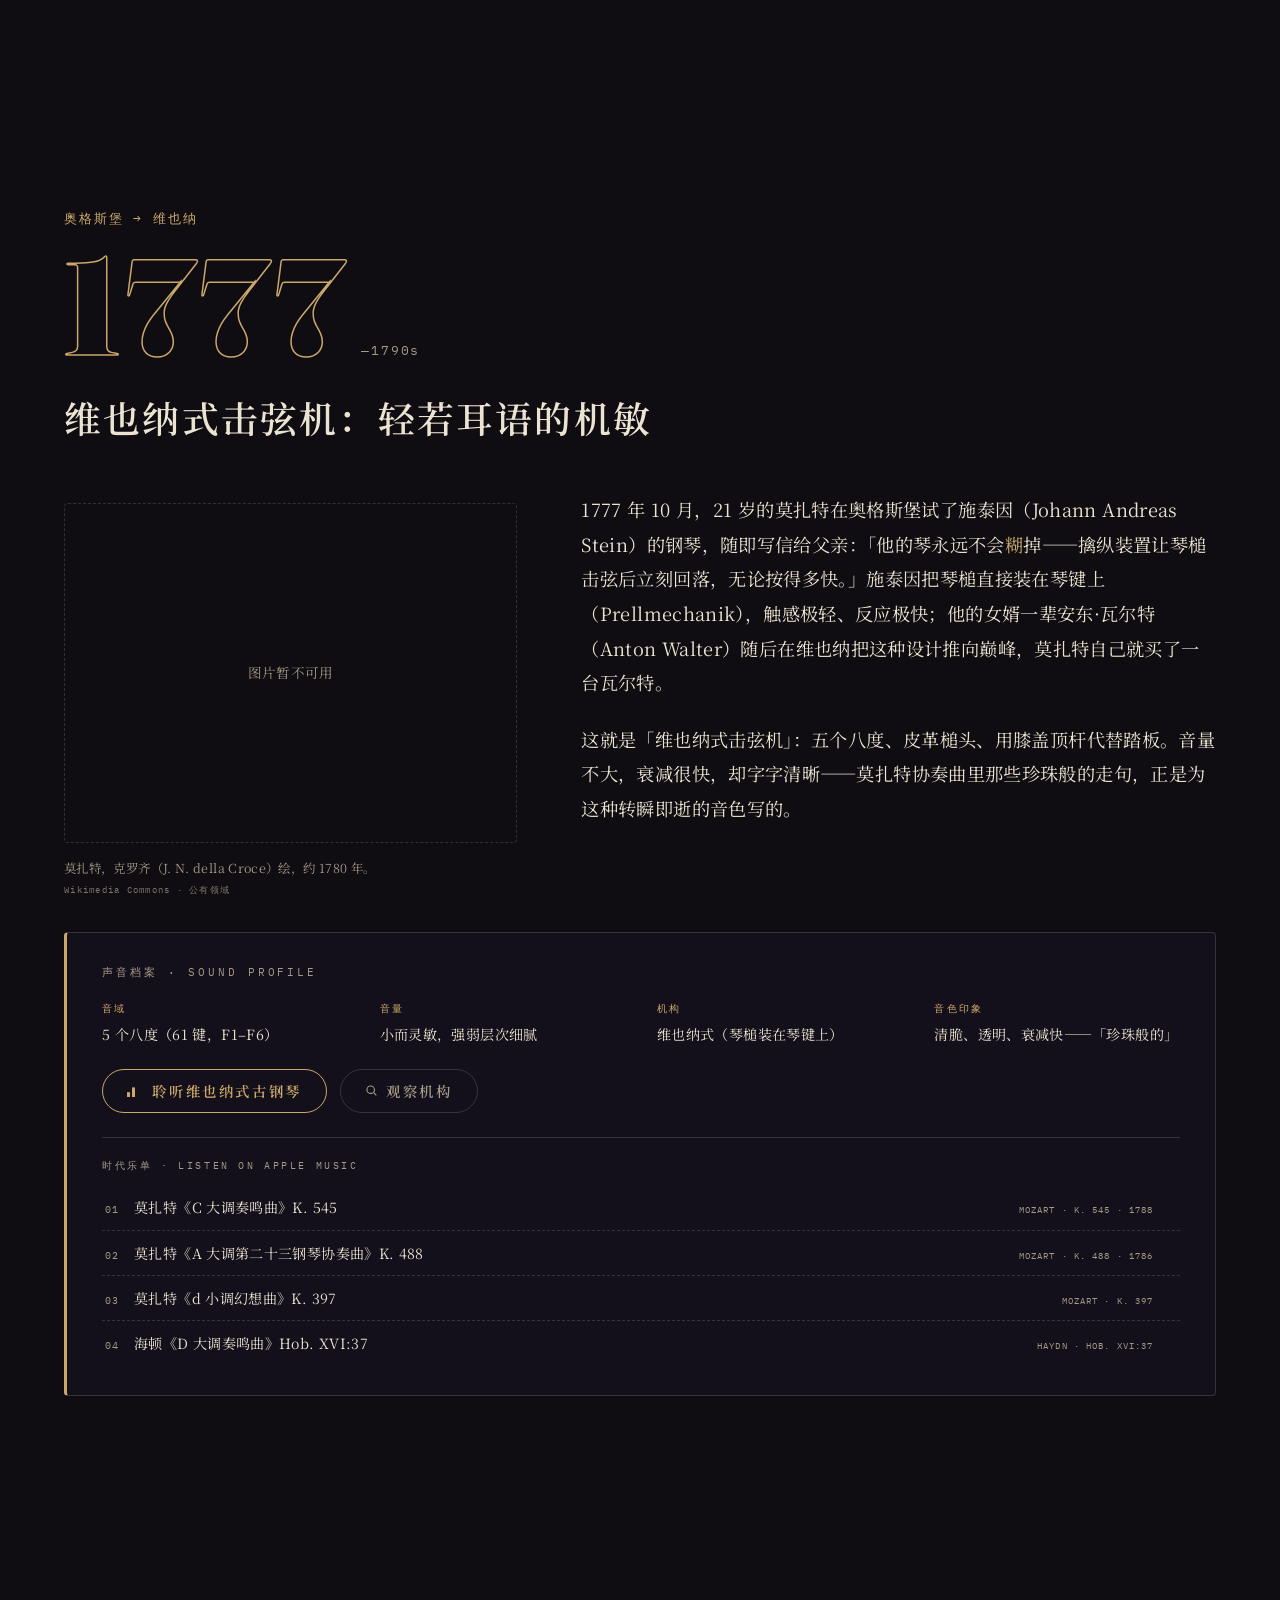
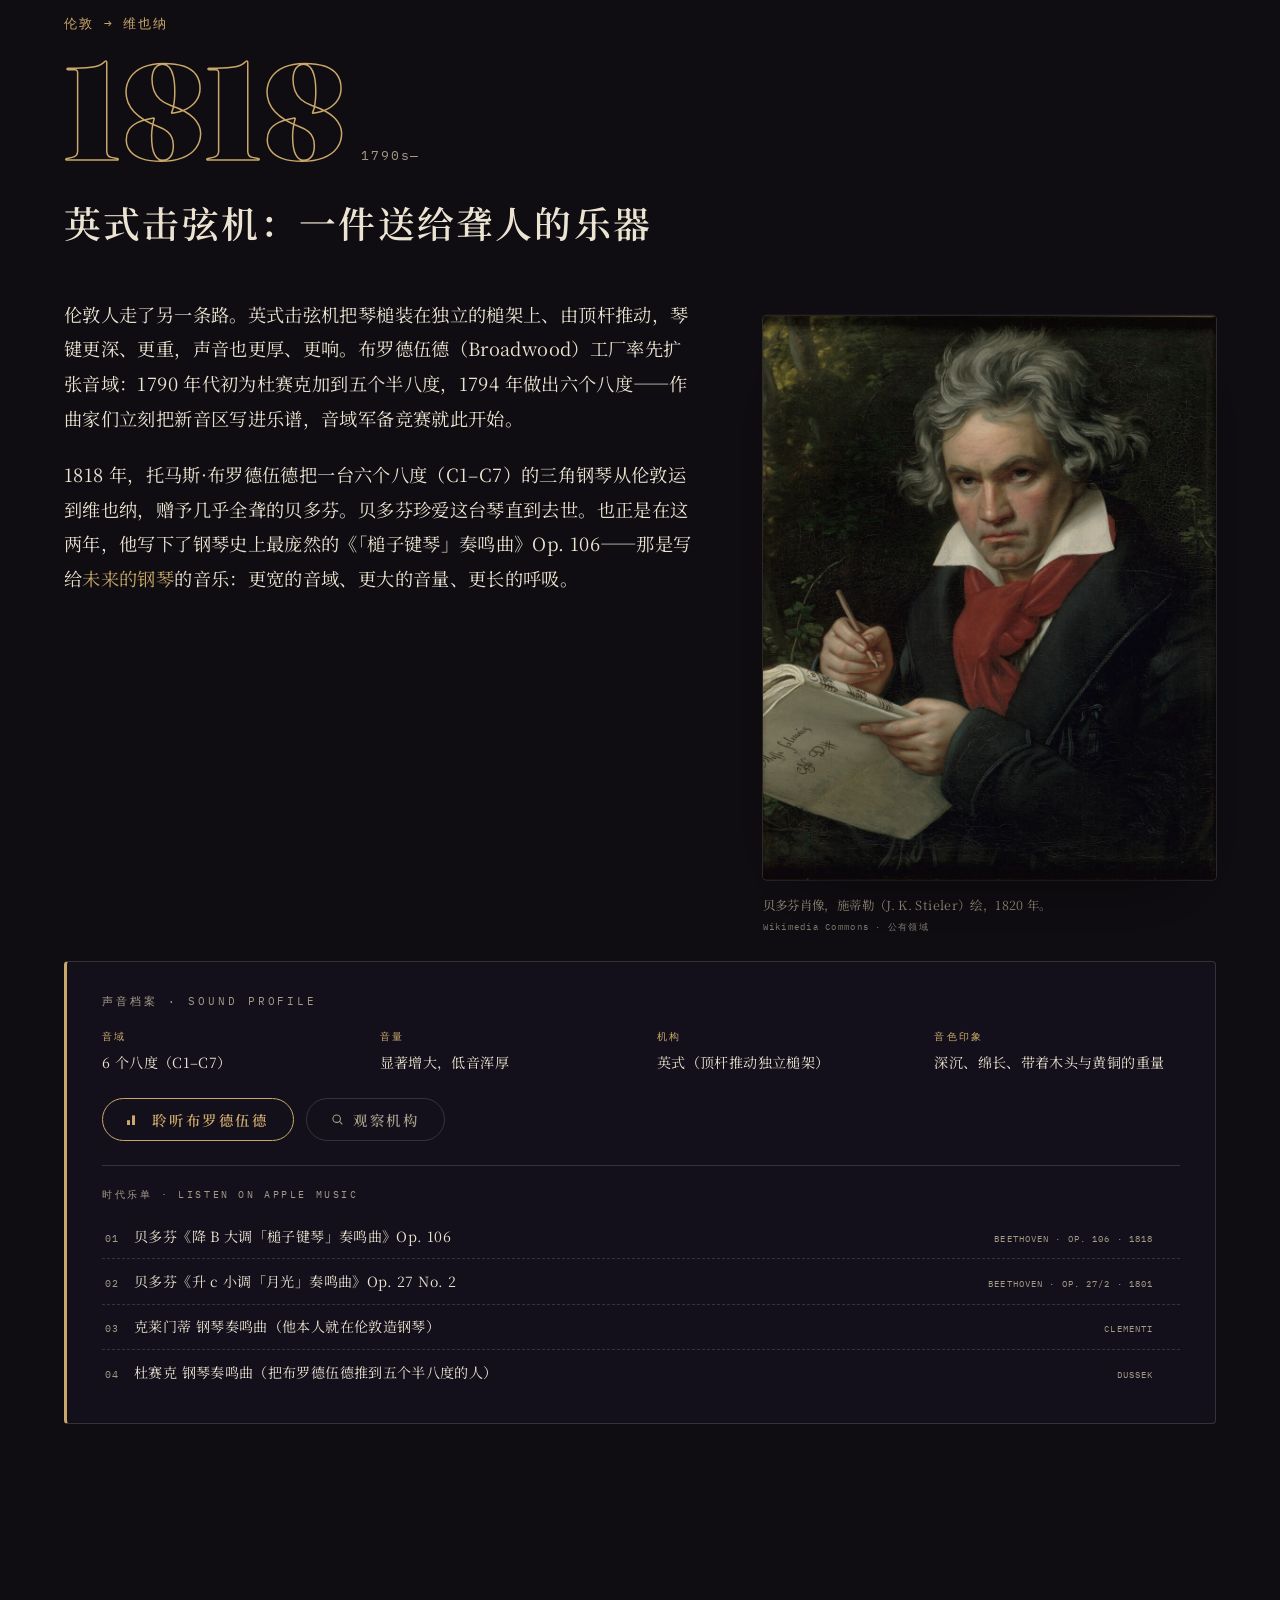
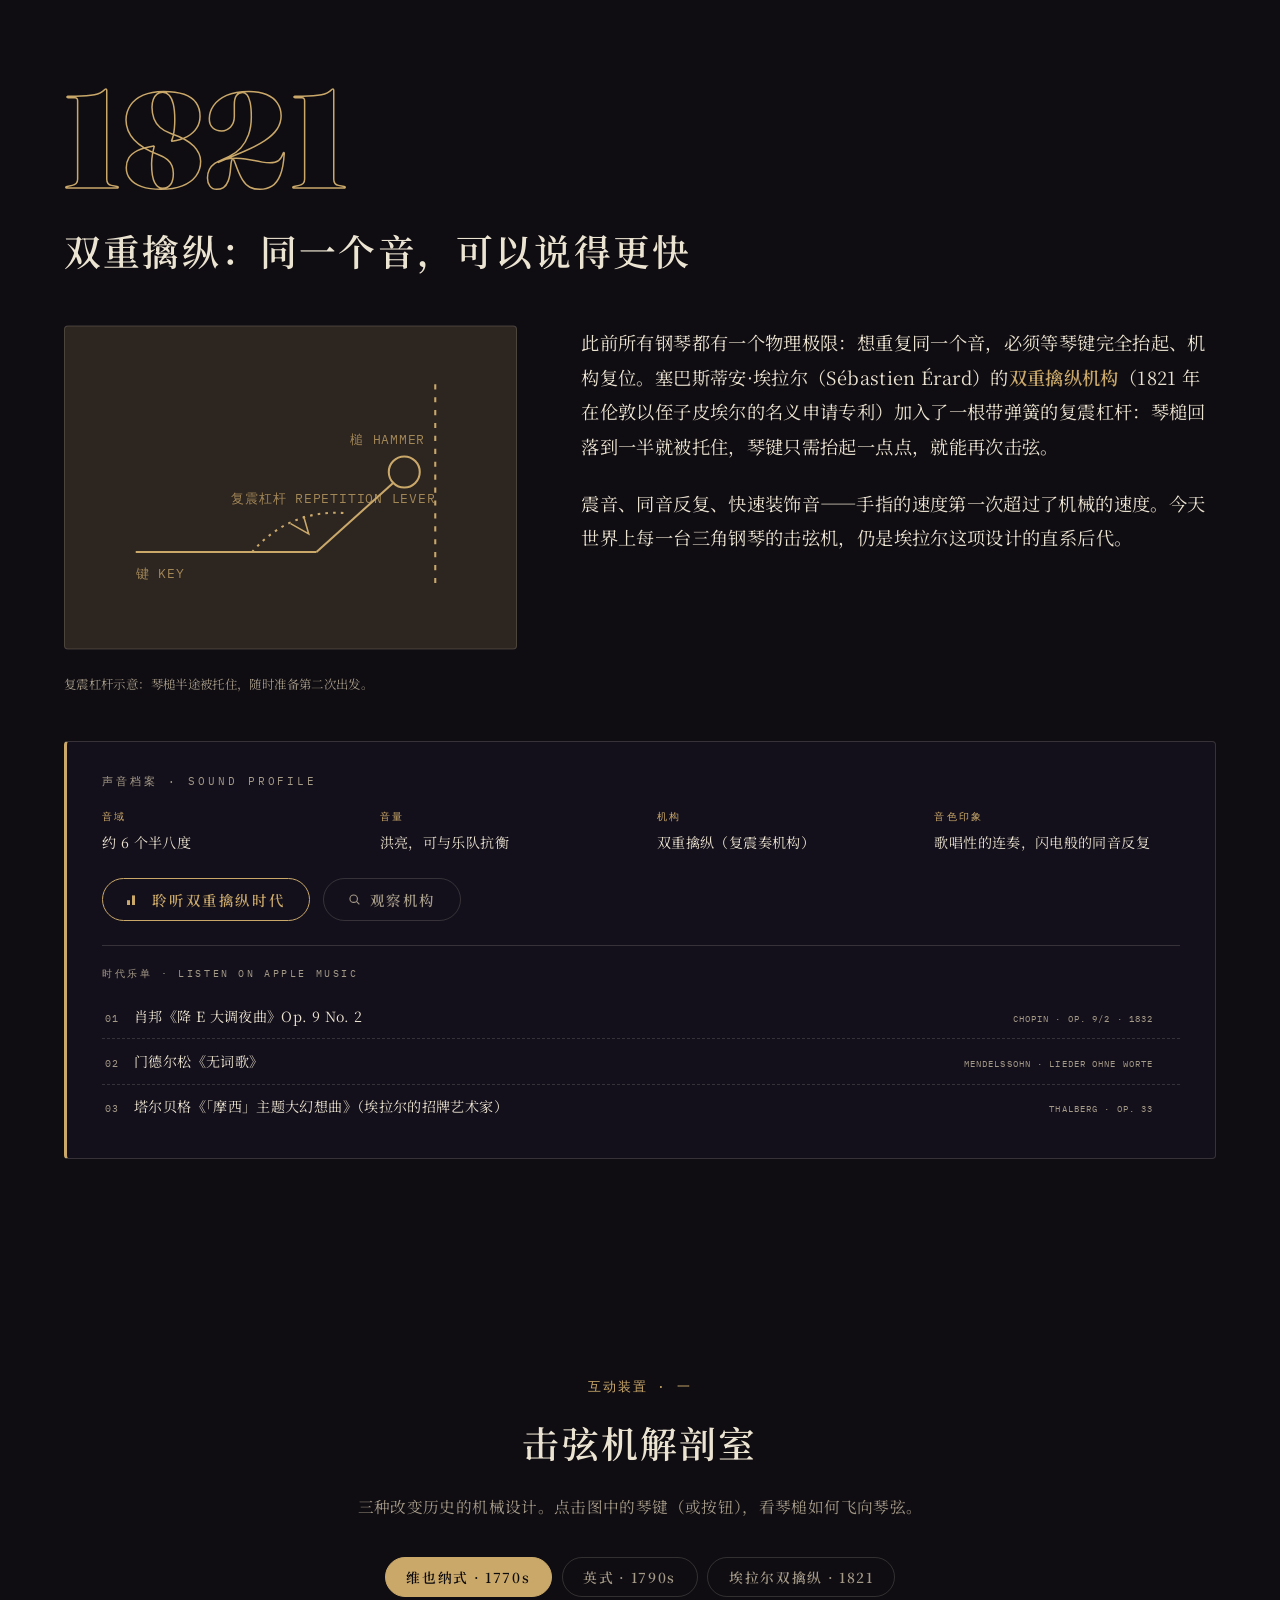
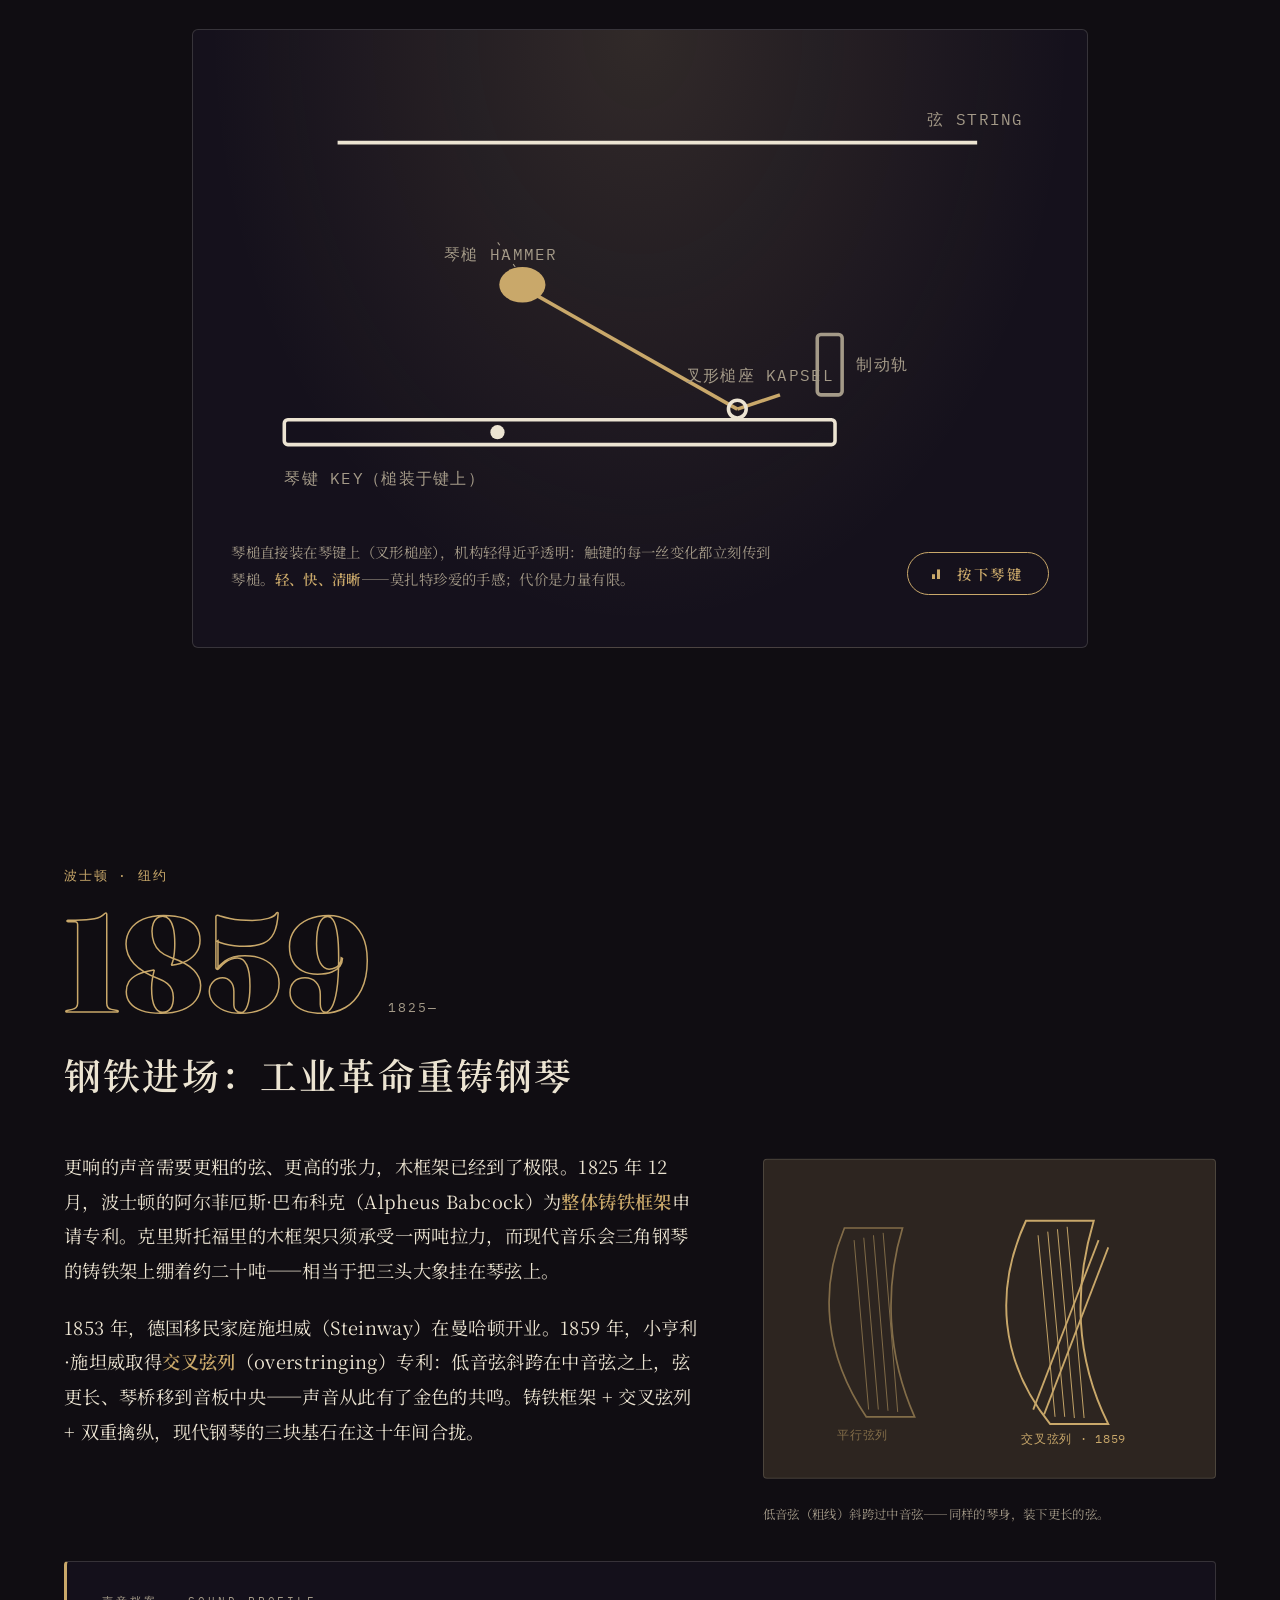
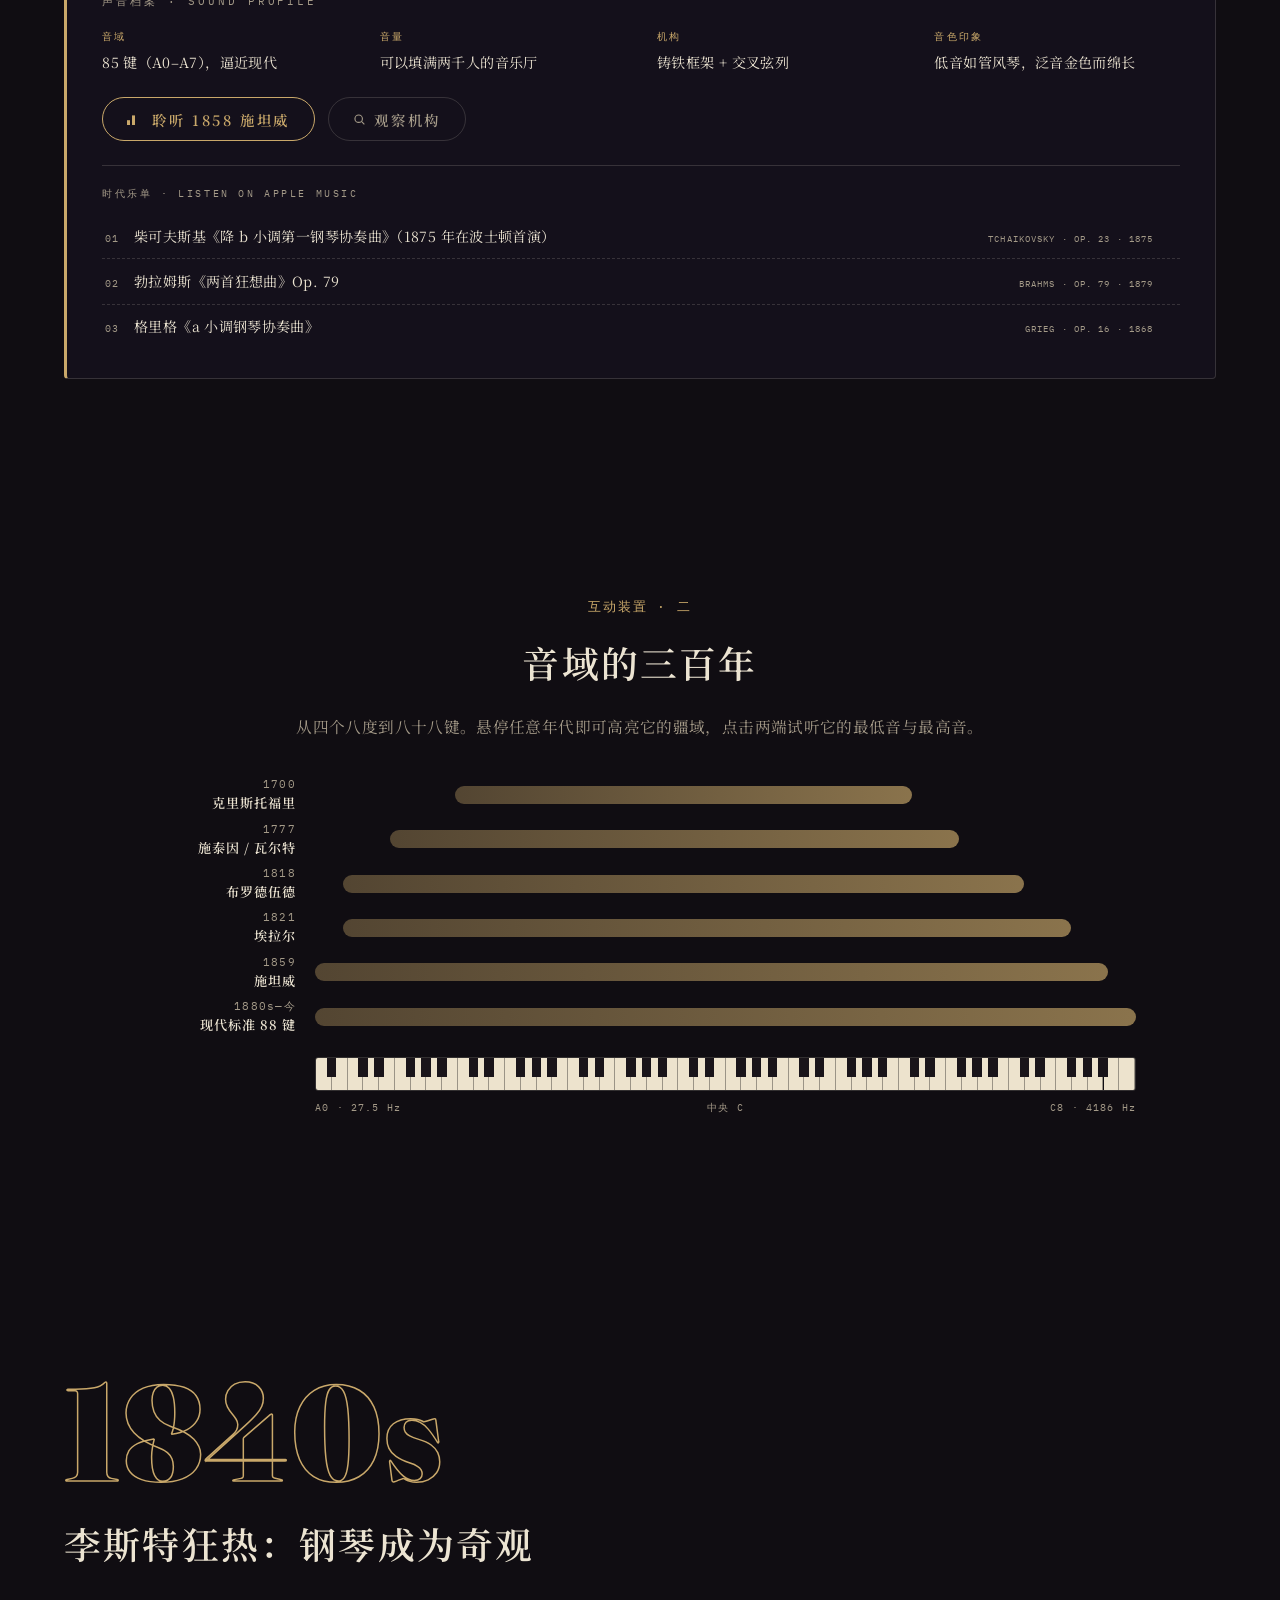
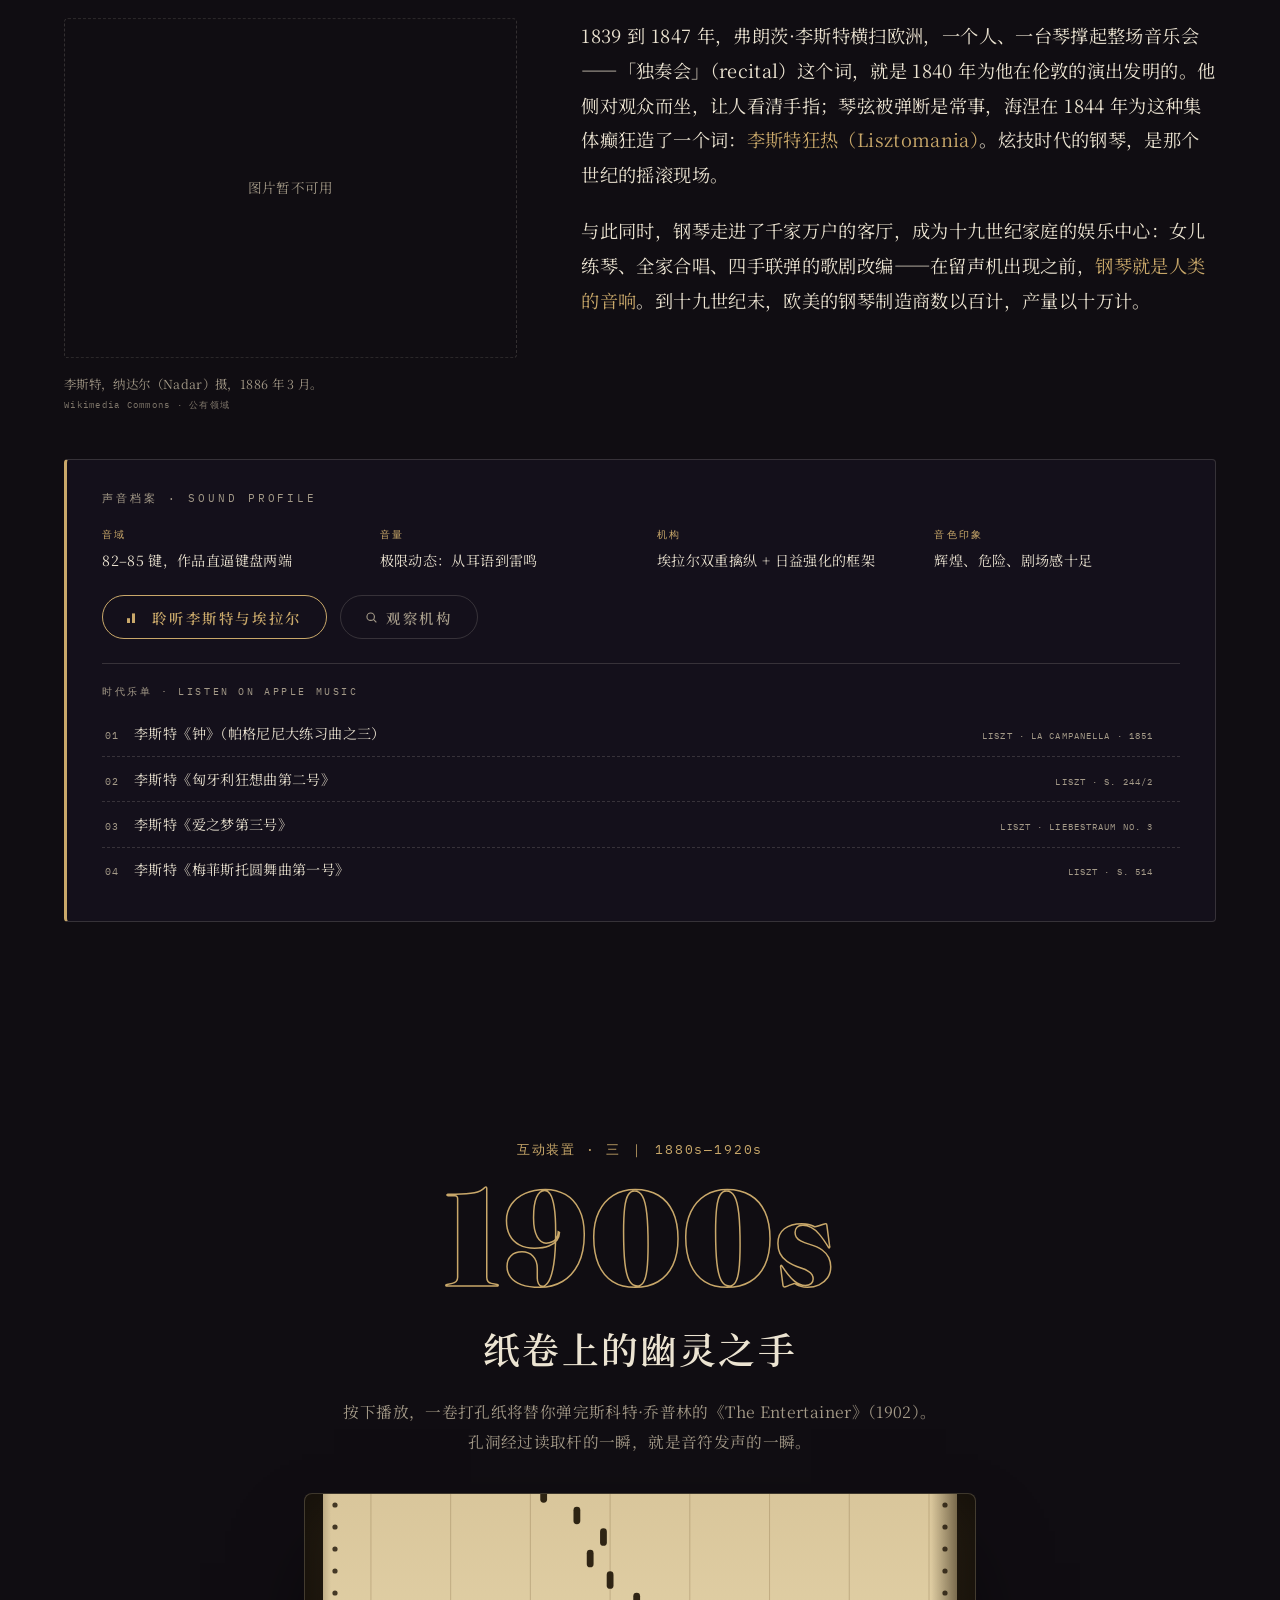
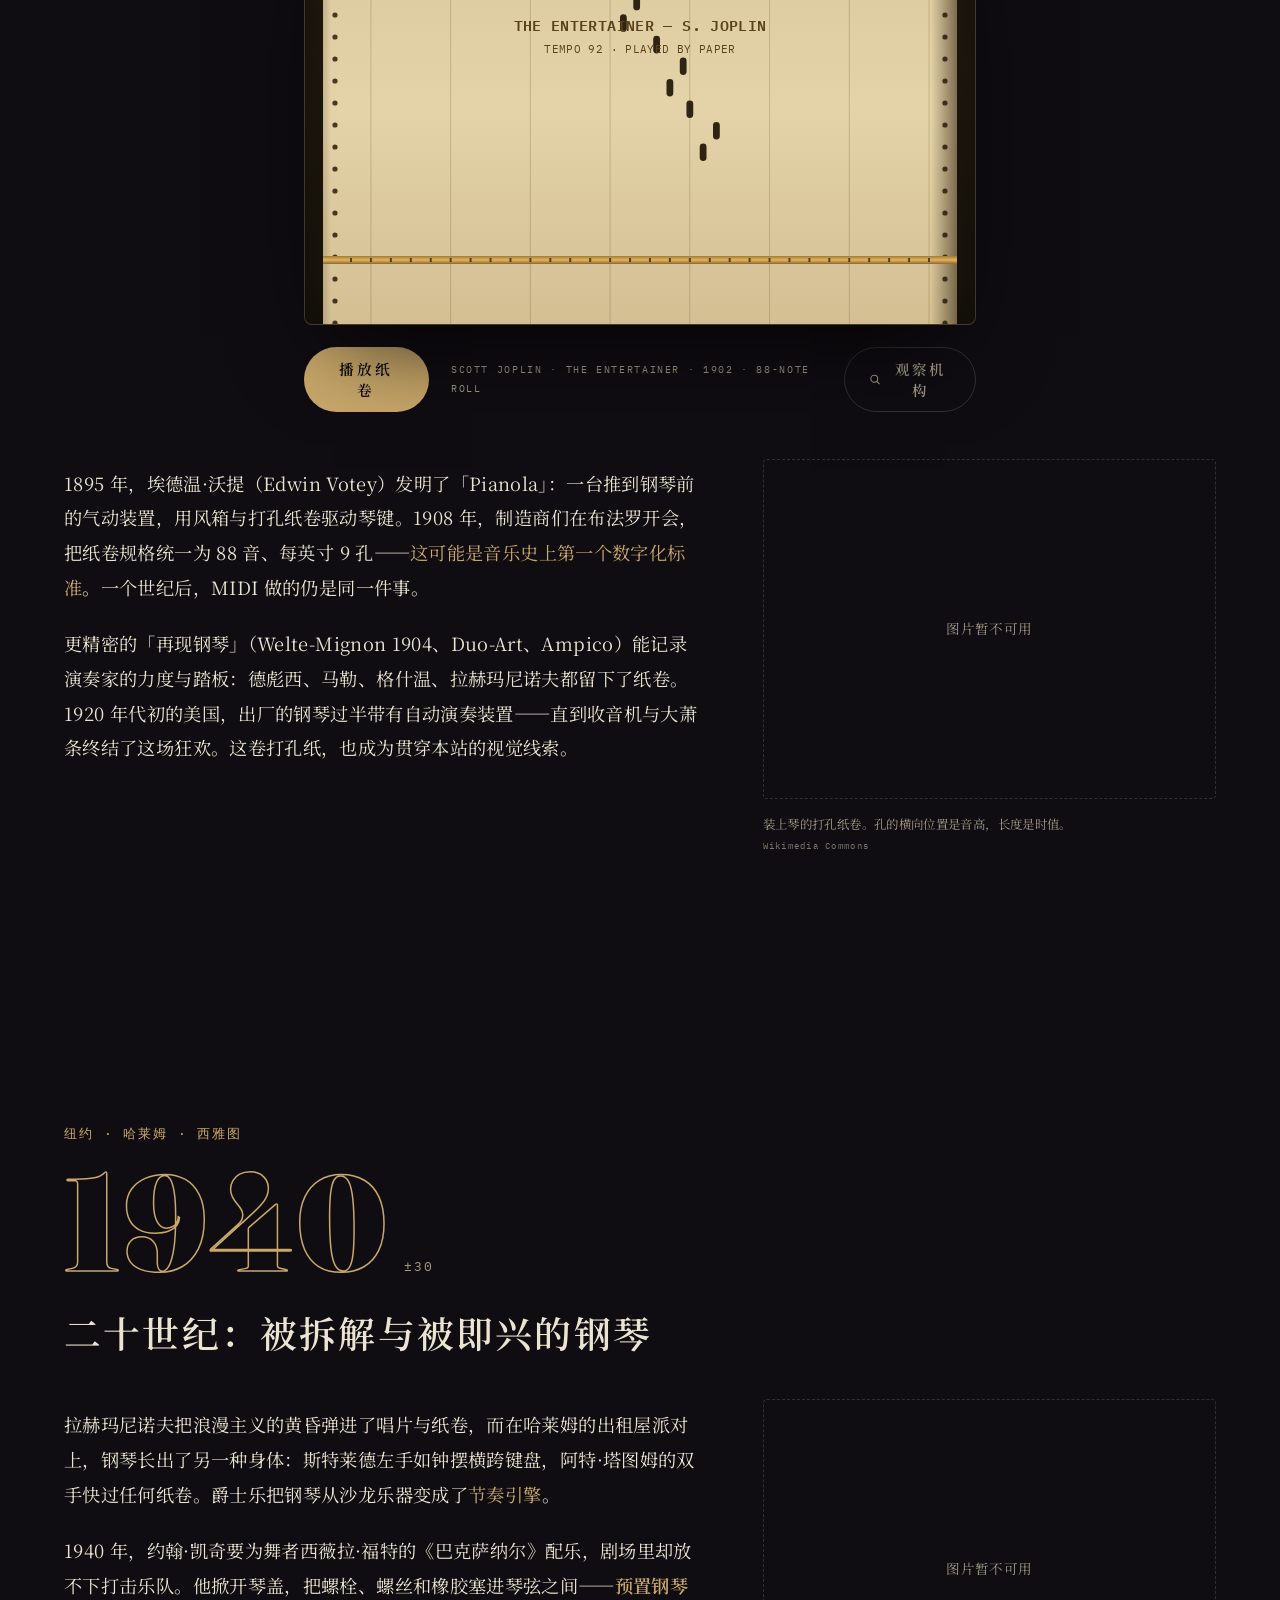
==== commit d3393024: "Add historical piano recordings and polish bilingual experience" ====
--- a/index.html
+++ b/index.html
@@ -150,7 +150,7 @@
             <div><dt>机构</dt><dd>初代擒纵击弦机</dd></div>
             <div><dt>音色印象</dt><dd>介于羽管键琴与古钢琴之间，银亮而含蓄</dd></div>
           </dl>
-          <button class="motif-btn" data-motif="cristofori" data-cursor><span class="motif-icon" aria-hidden="true"></span>聆听这个时代</button>
+          <button class="motif-btn" data-motif="cristofori" data-recording="克里斯托福里钢琴 · 多梅尼科·斯卡拉蒂《奏鸣曲 K.9》" data-cursor><span class="motif-icon" aria-hidden="true"></span>聆听克里斯托福里钢琴</button>
         </aside>
       </div>
     </section>
@@ -217,7 +217,7 @@
             <div><dt>机构</dt><dd>忠实于克里斯托福里的擒纵设计</dd></div>
             <div><dt>音色印象</dt><dd>木质、克制，适合对位与赋格的清晰线条</dd></div>
           </dl>
-          <button class="motif-btn" data-motif="silbermann" data-cursor><span class="motif-icon" aria-hidden="true"></span>聆听「国王的主题」</button>
+          <button class="motif-btn" data-motif="silbermann" data-recording="西尔伯曼钢琴 · J. S. 巴赫《C 小调第二帕蒂塔》BWV 826" data-cursor><span class="motif-icon" aria-hidden="true"></span>聆听西尔伯曼钢琴</button>
         </aside>
       </div>
     </section>
@@ -248,7 +248,7 @@
             <div><dt>机构</dt><dd>维也纳式（琴槌装在琴键上）</dd></div>
             <div><dt>音色印象</dt><dd>清脆、透明、衰减快——「珍珠般的」</dd></div>
           </dl>
-          <button class="motif-btn" data-motif="vienna" data-cursor><span class="motif-icon" aria-hidden="true"></span>聆听这个时代</button>
+          <button class="motif-btn" data-motif="vienna" data-recording="安东·瓦尔特式古钢琴（约 1790）· 斯卡拉蒂《奏鸣曲 K.3》· Kaila Rochelle" data-cursor><span class="motif-icon" aria-hidden="true"></span>聆听维也纳式古钢琴</button>
         </aside>
       </div>
     </section>
@@ -279,7 +279,7 @@
             <div><dt>机构</dt><dd>英式（顶杆推动独立槌架）</dd></div>
             <div><dt>音色印象</dt><dd>深沉、绵长、带着木头与黄铜的重量</dd></div>
           </dl>
-          <button class="motif-btn" data-motif="london" data-cursor><span class="motif-icon" aria-hidden="true"></span>聆听这个时代</button>
+          <button class="motif-btn" data-motif="london" data-recording="布罗德伍德三角钢琴（1796）· 贝多芬《槌子键琴》· Joseph Felice" data-cursor><span class="motif-icon" aria-hidden="true"></span>聆听布罗德伍德</button>
         </aside>
       </div>
     </section>
@@ -325,7 +325,7 @@
             <div><dt>机构</dt><dd>双重擒纵（复震奏机构）</dd></div>
             <div><dt>音色印象</dt><dd>歌唱性的连奏，闪电般的同音反复</dd></div>
           </dl>
-          <button class="motif-btn" data-motif="erard" data-cursor><span class="motif-icon" aria-hidden="true"></span>听：越来越快的同一个音</button>
+          <button class="motif-btn" data-motif="erard" data-recording="埃拉尔三角钢琴（1849）· 李斯特《侏儒舞》· Natalie Lo" data-cursor><span class="motif-icon" aria-hidden="true"></span>聆听双重擒纵时代</button>
         </aside>
       </div>
     </section>
@@ -391,7 +391,7 @@
             <div><dt>机构</dt><dd>铸铁框架 + 交叉弦列</dd></div>
             <div><dt>音色印象</dt><dd>低音如管风琴，泛音金色而绵长</dd></div>
           </dl>
-          <button class="motif-btn" data-motif="iron" data-cursor><span class="motif-icon" aria-hidden="true"></span>聆听新的低音</button>
+          <button class="motif-btn" data-motif="iron" data-recording="纽约施坦威方形钢琴（1858）· 舒曼《阿贝格变奏曲》· Christopher Son Richardson" data-cursor><span class="motif-icon" aria-hidden="true"></span>聆听 1858 施坦威</button>
         </aside>
       </div>
     </section>
@@ -436,7 +436,7 @@
             <div><dt>机构</dt><dd>埃拉尔双重擒纵 + 日益强化的框架</dd></div>
             <div><dt>音色印象</dt><dd>辉煌、危险、剧场感十足</dd></div>
           </dl>
-          <button class="motif-btn" data-motif="liszt" data-cursor><span class="motif-icon" aria-hidden="true"></span>聆听炫技时代</button>
+          <button class="motif-btn" data-motif="liszt" data-recording="埃拉尔三角钢琴（1849）· 李斯特《林中细语》· Boris Feiner" data-cursor><span class="motif-icon" aria-hidden="true"></span>聆听李斯特与埃拉尔</button>
         </aside>
       </div>
     </section>
@@ -456,7 +456,7 @@
         <div class="chapter-body chapter-body-narrow">
           <div class="chapter-text reveal">
             <p>1895 年，埃德温·沃提（Edwin Votey）发明了「Pianola」：一台推到钢琴前的气动装置，用风箱与打孔纸卷驱动琴键。1908 年，制造商们在布法罗开会，把纸卷规格统一为 88 音、每英寸 9 孔——<em>这可能是音乐史上第一个数字化标准</em>。一个世纪后，MIDI 做的仍是同一件事。</p>
-            <p>更精密的「再现钢琴」（Welte-Mignon 1904、Duo-Art、Ampico）能记录演奏家的力度与踏板：德彪西、马勒、格什温、拉赫玛尼诺夫都留下了纸卷。1920 年代初的美国，出厂的钢琴过半带有自动演奏装置——直到收音机与大萧条终结了这场狂欢。本站的名字 <span class="mono">piano-roll</span>，正是向这卷纸致敬。</p>
+            <p>更精密的「再现钢琴」（Welte-Mignon 1904、Duo-Art、Ampico）能记录演奏家的力度与踏板：德彪西、马勒、格什温、拉赫玛尼诺夫都留下了纸卷。1920 年代初的美国，出厂的钢琴过半带有自动演奏装置——直到收音机与大萧条终结了这场狂欢。这卷打孔纸，也成为贯穿本站的视觉线索。</p>
           </div>
           <figure class="chapter-figure reveal" data-parallax>
             <img loading="lazy" src="https://upload.wikimedia.org/wikipedia/commons/thumb/d/d2/PlayerPianoRoll.jpg/960px-PlayerPianoRoll.jpg" alt="装在自动钢琴上的打孔纸卷" onerror="this.closest('figure').classList.add('img-failed')">
@@ -538,7 +538,7 @@
             <div><dt>机构</dt><dd>琴槌 + 金属音叉 + 电磁拾音器</dd></div>
             <div><dt>音色印象</dt><dd>温暖圆润，重击时有著名的「咆哮」</dd></div>
           </dl>
-          <button class="motif-btn" data-motif="electric" data-cursor><span class="motif-icon" aria-hidden="true"></span>聆听电钢琴</button>
+          <button class="motif-btn" data-motif="electric" data-recording="Rhodes Mark I → Wurlitzer W1 · Blaž Jurjevčič / Joris Holtackers" data-cursor><span class="motif-icon" aria-hidden="true"></span>对比 Rhodes 与 Wurlitzer</button>
         </aside>
       </div>
     </section>
@@ -604,16 +604,16 @@
           <p>从佛罗伦萨工坊里四个八度的轻声细语，到二十吨张力上的金色轰鸣，再到一串可以横渡大洋的字节——钢琴的历史，是人类想把<em>触碰变成歌唱</em>的三百年。</p>
           <p>现在，屏幕下方的键盘已经装下了所有时代。往回滚动，它会变旧；弹下去，它会回答你。</p>
         </div>
-        <button class="motif-btn motif-btn-lg reveal" data-motif="coda" data-cursor><span class="motif-icon" aria-hidden="true"></span>听：一个装下三百年的和弦</button>
+        <button class="motif-btn motif-btn-lg reveal" data-motif="coda" data-recording="现代纽约施坦威 D · 舒曼《阿贝格变奏曲》· Christopher Son Richardson" data-cursor><span class="motif-icon" aria-hidden="true"></span>聆听现代音乐会三角钢琴</button>
         <footer class="credits reveal">
           <h3 class="mono">制作说明 · COLOPHON</h3>
           <ul>
             <li>历史肖像与乐器照片来自 <a href="https://commons.wikimedia.org" data-cursor>Wikimedia Commons</a>（公有领域），示意图为本站手绘 SVG。</li>
-            <li>目前所有声音由 Web Audio API 实时合成（击弦 / 音叉 / FM / 预置四种模型），作为占位音色；真实录音制作完成后，按 <span class="mono">assets/audio/</span> 目录约定放入即可无缝替换，详见 README。</li>
+            <li>「聆听该时代」优先使用 Cristofori 录音与 <a href="https://www.modartt.com/pianoteq_instruments" data-cursor>Modartt Pianoteq</a> 物理建模 Demo；尚无可靠录音的节点继续使用 Web Audio 合成，并保留为代表性占位音色。</li>
             <li>字体：Fraunces · Noto Serif SC · IBM Plex Mono（Google Fonts）。</li>
             <li>纯静态构建：HTML + CSS + 原生 ES Modules，无框架、无构建工具。</li>
           </ul>
-          <p class="credits-sig mono">piano-roll · 为耳朵而写的历史</p>
+          <p class="credits-sig mono">可以听的钢琴三百年 · 为耳朵而写的历史</p>
         </footer>
       </div>
     </section>
